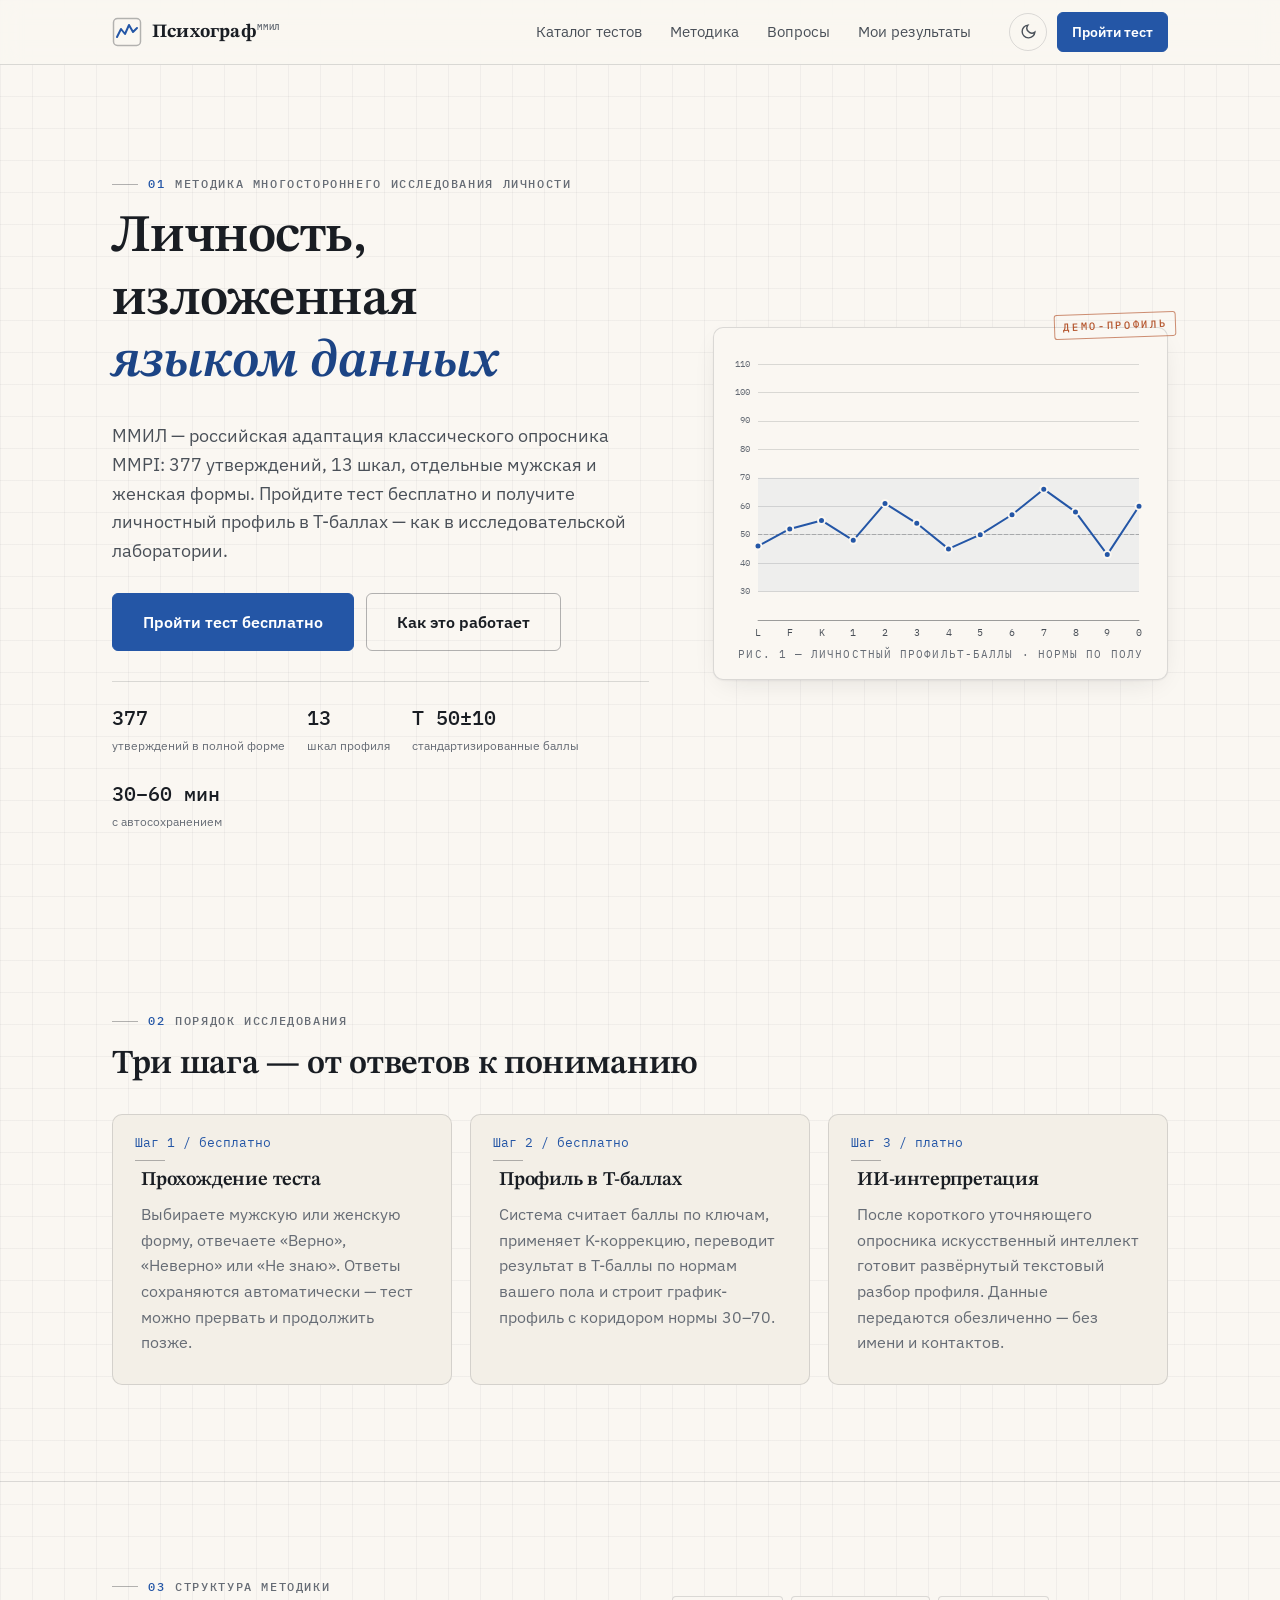
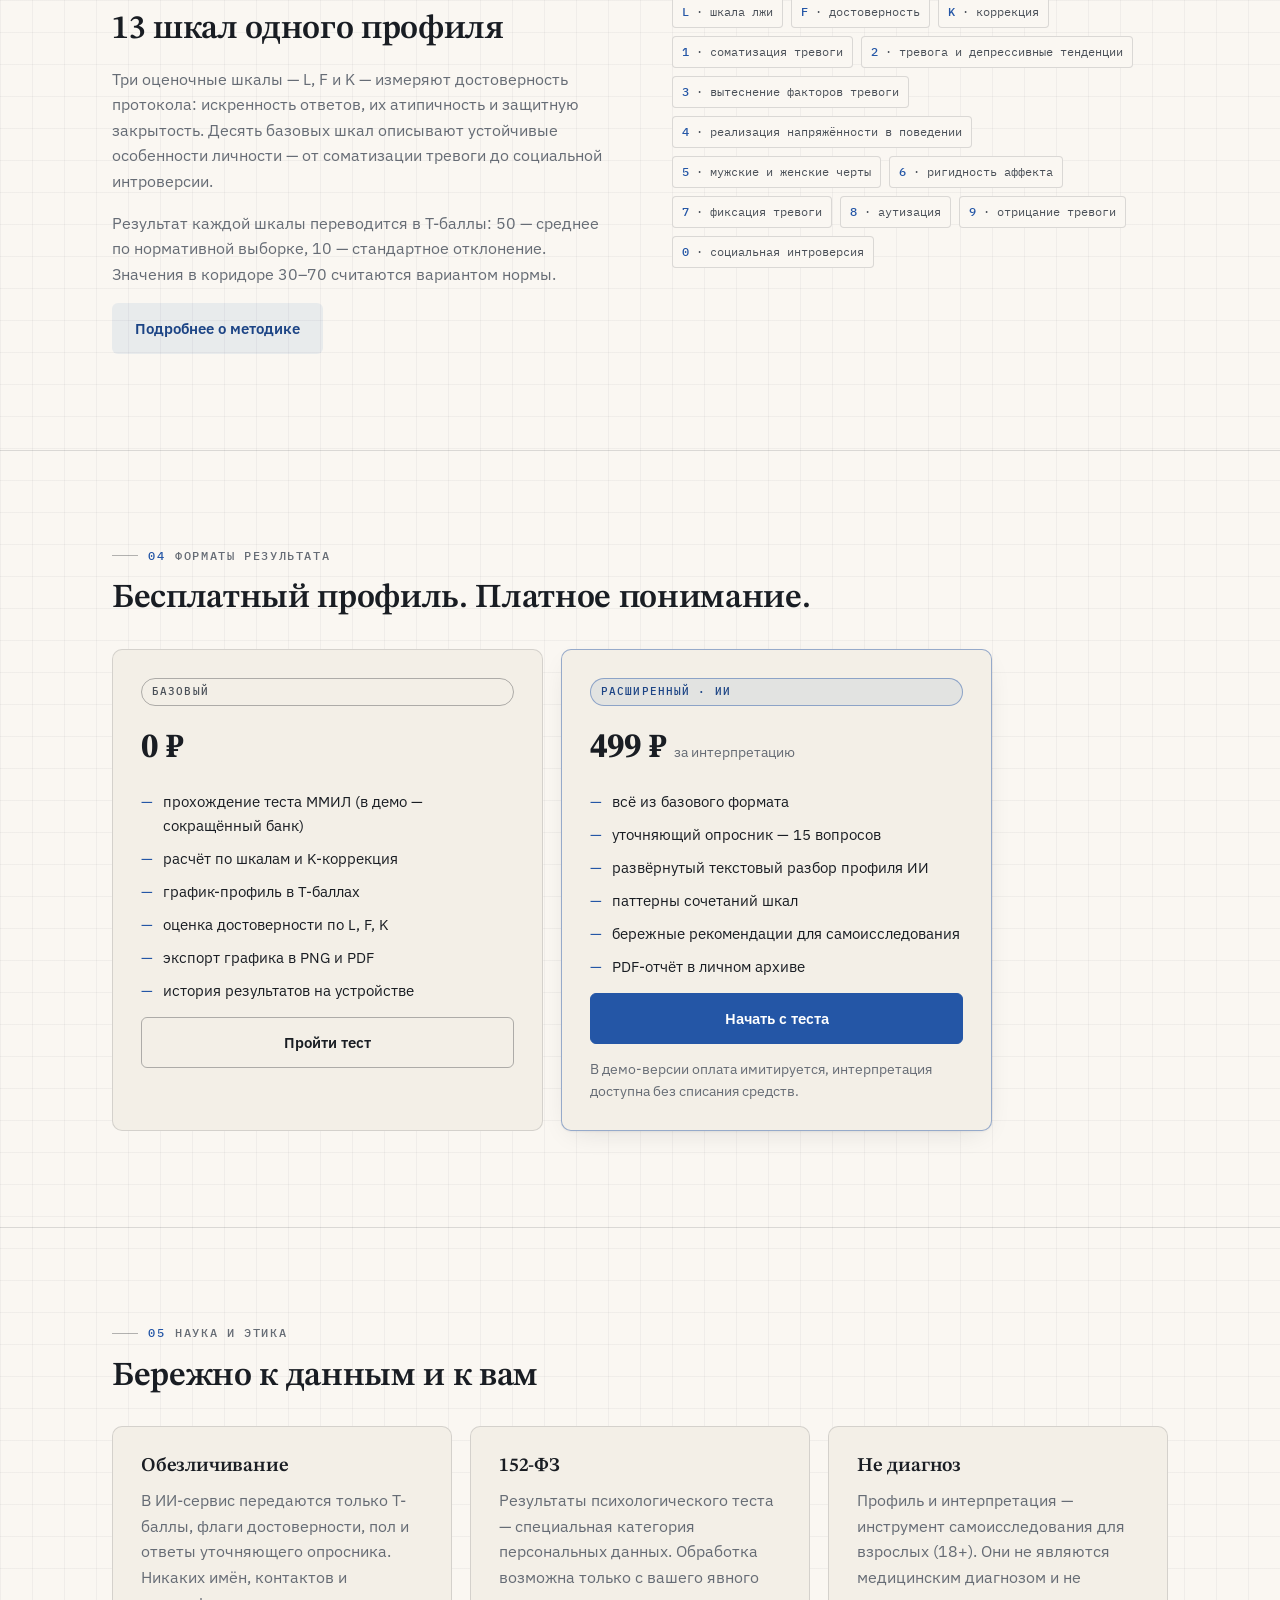
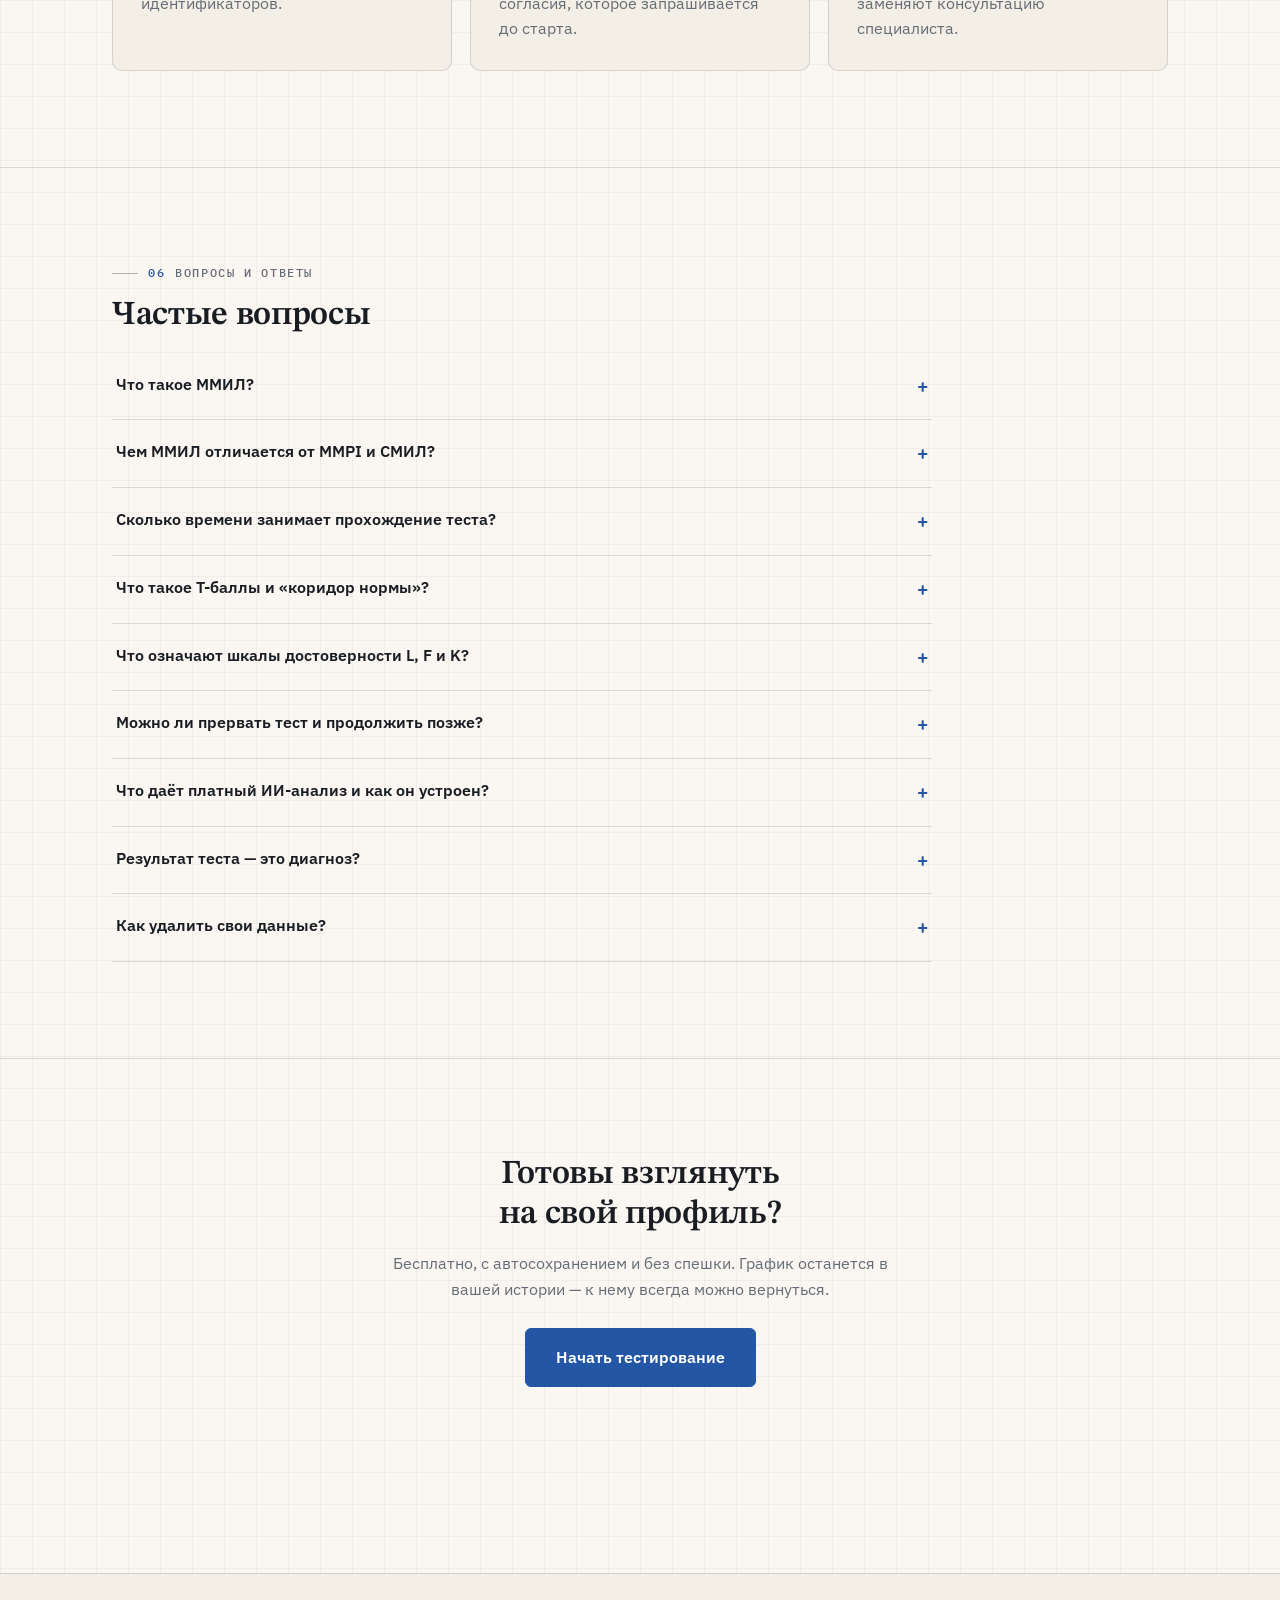
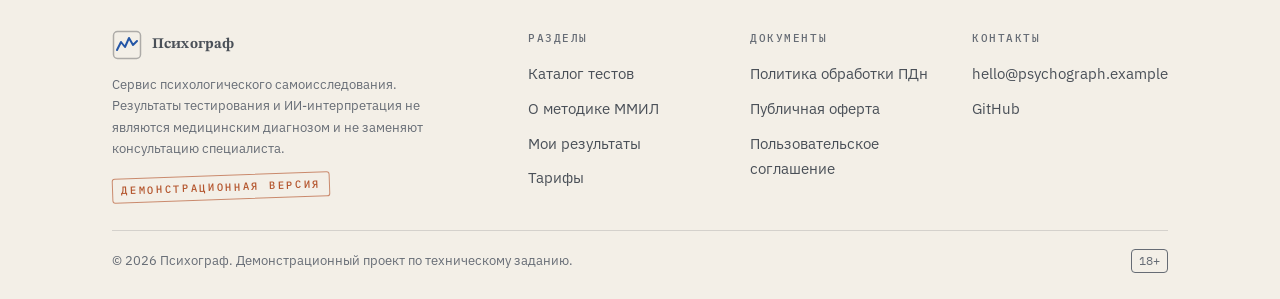
==== index.html @ cdfe9671 "Фиксы по итогам мультиагентного ревью (20 confirmed + 26 minor) [hidden]{display:none!important}; за" ====
<!DOCTYPE html>
<html lang="ru">
<head>
<meta charset="utf-8">
<meta name="viewport" content="width=device-width, initial-scale=1">
<title>Психограф — онлайн-тест ММИЛ с профилем личности и ИИ-интерпретацией</title>
<meta name="description" content="Бесплатный онлайн-тест ММИЛ (адаптация MMPI): личностный профиль в T-баллах по 13 шкалам и расширенная ИИ-интерпретация результатов.">
<link rel="icon" href="favicon.svg" type="image/svg+xml">
<link rel="preconnect" href="https://fonts.googleapis.com">
<link rel="preconnect" href="https://fonts.gstatic.com" crossorigin>
<link href="https://fonts.googleapis.com/css2?family=IBM+Plex+Mono:wght@400;500&family=IBM+Plex+Sans:ital,wght@0,400;0,500;0,600;1,400&family=STIX+Two+Text:ital,wght@0,400..700;1,400&display=swap" rel="stylesheet">
<link rel="stylesheet" href="assets/css/main.css">
<script>(function(){try{var t=JSON.parse(localStorage.getItem('pg.theme')||'null');if(t!=='dark'&&t!=='light'){t=matchMedia('(prefers-color-scheme: dark)').matches?'dark':'light'}document.documentElement.dataset.theme=t}catch(e){}})()</script>
</head>
<body>
<header id="site-header"></header>

<main id="main">
  <!-- ГЕРОЙ -->
  <section class="hero">
    <div class="container">
      <div>
        <div class="overline reveal"><span class="num">01</span> Методика многостороннего исследования личности</div>
        <h1 class="reveal d1">Личность, изложенная <em>языком данных</em></h1>
        <p class="lead reveal d2">ММИЛ — российская адаптация классического опросника MMPI: 377 утверждений,
          13 шкал, отдельные мужская и женская формы. Пройдите тест бесплатно и получите
          личностный профиль в T-баллах — как в исследовательской лаборатории.</p>
        <div class="hero-cta reveal d3">
          <a class="btn btn-primary btn-lg" href="test.html">Пройти тест бесплатно</a>
          <a class="btn btn-ghost btn-lg" href="#how">Как это работает</a>
        </div>
        <div class="hero-meta reveal d4">
          <div class="m"><b>377</b><span>утверждений в полной форме</span></div>
          <div class="m"><b>13</b><span>шкал профиля</span></div>
          <div class="m"><b>T&nbsp;50±10</b><span>стандартизированные баллы</span></div>
          <div class="m"><b>30–60&nbsp;мин</b><span>с автосохранением</span></div>
        </div>
      </div>
      <div class="hero-chart-wrap reveal d2">
        <span class="stamp hero-chart-note">демо-профиль</span>
        <figure class="hero-chart-frame" style="margin:0">
          <div id="hero-chart" role="img" aria-label="Пример личностного профиля ММИЛ: линия T-баллов по 13 шкалам с коридором нормы 30–70"></div>
          <figcaption class="frame-cap"><span>Рис. 1 — личностный профиль</span><span>T-баллы · нормы по полу</span></figcaption>
        </figure>
      </div>
    </div>
  </section>

  <!-- КАК ЭТО РАБОТАЕТ -->
  <section class="section" id="how">
    <div class="container">
      <div class="overline"><span class="num">02</span> Порядок исследования</div>
      <h2>Три шага — от ответов к пониманию</h2>
      <div class="grid-3" style="margin-top:30px">
        <div class="card step-card">
          <span class="step-num">Шаг 1 / бесплатно</span>
          <h3>Прохождение теста</h3>
          <p class="muted mb-0">Выбираете мужскую или женскую форму, отвечаете «Верно», «Неверно» или «Не знаю».
            Ответы сохраняются автоматически — тест можно прервать и продолжить позже.</p>
        </div>
        <div class="card step-card">
          <span class="step-num">Шаг 2 / бесплатно</span>
          <h3>Профиль в T-баллах</h3>
          <p class="muted mb-0">Система считает баллы по ключам, применяет K-коррекцию, переводит результат
            в T-баллы по нормам вашего пола и строит график-профиль с коридором нормы 30–70.</p>
        </div>
        <div class="card step-card">
          <span class="step-num">Шаг 3 / платно</span>
          <h3>ИИ-интерпретация</h3>
          <p class="muted mb-0">После короткого уточняющего опросника искусственный интеллект готовит развёрнутый
            текстовый разбор профиля. Данные передаются обезличенно — без имени и контактов.</p>
        </div>
      </div>
    </div>
  </section>

  <!-- ШКАЛЫ -->
  <section class="section">
    <div class="container">
      <div class="grid-2" style="gap:clamp(28px,5vw,64px);align-items:start">
        <div>
          <div class="overline"><span class="num">03</span> Структура методики</div>
          <h2>13 шкал одного профиля</h2>
          <p class="muted">Три оценочные шкалы — L, F и K — измеряют достоверность протокола: искренность ответов,
            их атипичность и защитную закрытость. Десять базовых шкал описывают устойчивые особенности личности —
            от соматизации тревоги до социальной интроверсии.</p>
          <p class="muted">Результат каждой шкалы переводится в T-баллы: 50 — среднее по нормативной выборке,
            10 — стандартное отклонение. Значения в коридоре 30–70 считаются вариантом нормы.</p>
          <a class="btn btn-soft" href="about.html">Подробнее о методике</a>
        </div>
        <div class="scale-strip" id="scales-strip" aria-label="Шкалы методики">
          <span class="scale-chip"><b>L</b> · шкала лжи</span>
          <span class="scale-chip"><b>F</b> · достоверность</span>
          <span class="scale-chip"><b>K</b> · коррекция</span>
          <span class="scale-chip"><b>1</b> · соматизация тревоги</span>
          <span class="scale-chip"><b>2</b> · тревога и депрессивные тенденции</span>
          <span class="scale-chip"><b>3</b> · вытеснение факторов тревоги</span>
          <span class="scale-chip"><b>4</b> · реализация напряжённости в поведении</span>
          <span class="scale-chip"><b>5</b> · мужские и женские черты</span>
          <span class="scale-chip"><b>6</b> · ригидность аффекта</span>
          <span class="scale-chip"><b>7</b> · фиксация тревоги</span>
          <span class="scale-chip"><b>8</b> · аутизация</span>
          <span class="scale-chip"><b>9</b> · отрицание тревоги</span>
          <span class="scale-chip"><b>0</b> · социальная интроверсия</span>
        </div>
      </div>
    </div>
  </section>

  <!-- ТАРИФЫ -->
  <section class="section" id="pricing">
    <div class="container">
      <div class="overline"><span class="num">04</span> Форматы результата</div>
      <h2>Бесплатный профиль. Платное понимание.</h2>
      <div class="grid-2" style="margin-top:30px;max-width:880px">
        <div class="card price-card">
          <span class="badge">Базовый</span>
          <div class="price">0 ₽</div>
          <ul>
            <li>прохождение теста ММИЛ (в демо — сокращённый банк)</li>
            <li>расчёт по шкалам и K-коррекция</li>
            <li>график-профиль в T-баллах</li>
            <li>оценка достоверности по L, F, K</li>
            <li>экспорт графика в PNG и PDF</li>
            <li>история результатов на устройстве</li>
          </ul>
          <a class="btn btn-ghost" href="test.html">Пройти тест</a>
        </div>
        <div class="card price-card featured">
          <span class="badge badge-accent">Расширенный · ИИ</span>
          <div class="price">499 ₽ <small>за интерпретацию</small></div>
          <ul>
            <li>всё из базового формата</li>
            <li>уточняющий опросник — 15 вопросов</li>
            <li>развёрнутый текстовый разбор профиля ИИ</li>
            <li>паттерны сочетаний шкал</li>
            <li>бережные рекомендации для самоисследования</li>
            <li>PDF-отчёт в личном архиве</li>
          </ul>
          <a class="btn btn-primary" href="test.html">Начать с теста</a>
          <p class="small muted mb-0">В демо-версии оплата имитируется, интерпретация доступна без списания средств.</p>
        </div>
      </div>
    </div>
  </section>

  <!-- ЭТИКА -->
  <section class="section">
    <div class="container">
      <div class="overline"><span class="num">05</span> Наука и этика</div>
      <h2>Бережно к данным и к вам</h2>
      <div class="grid-3" style="margin-top:30px">
        <div class="card">
          <h3>Обезличивание</h3>
          <p class="muted mb-0">В ИИ-сервис передаются только T-баллы, флаги достоверности, пол и ответы
            уточняющего опросника. Никаких имён, контактов и идентификаторов.</p>
        </div>
        <div class="card">
          <h3>152-ФЗ</h3>
          <p class="muted mb-0">Результаты психологического теста — специальная категория персональных данных.
            Обработка возможна только с вашего явного согласия, которое запрашивается до старта.</p>
        </div>
        <div class="card">
          <h3>Не диагноз</h3>
          <p class="muted mb-0">Профиль и интерпретация — инструмент самоисследования для взрослых (18+).
            Они не являются медицинским диагнозом и не заменяют консультацию специалиста.</p>
        </div>
      </div>
    </div>
  </section>

  <!-- FAQ -->
  <section class="section" id="faq">
    <div class="container">
      <div class="overline"><span class="num">06</span> Вопросы и ответы</div>
      <h2>Частые вопросы</h2>
      <div style="max-width:820px;margin-top:14px">
        <!--CONTENT:faq-->
<details class="faq-item"><summary>Что такое ММИЛ?</summary><div class="faq-body"><p>ММИЛ — «Методика многостороннего исследования личности», российская адаптация американского опросника MMPI, выполненная Ф. Б. Березиным, М. П. Мирошниковым и Р. В. Рожанцом. Она включает 377 утверждений, на каждое из которых нужно ответить «верно», «неверно» или «не знаю» применительно к себе.</p><p>Результат представляется в виде профиля из 13 шкал: трёх оценочных (достоверности) и десяти базовых, описывающих устойчивые особенности личности и актуальное психическое состояние.</p></div></details>
<details class="faq-item"><summary>Чем ММИЛ отличается от MMPI и СМИЛ?</summary><div class="faq-body"><p>Оригинальный MMPI создан в США в 1940-е годы и содержит более 500 утверждений. ММИЛ — не простой перевод, а научная адаптация: авторы отобрали 377 утверждений, переработали формулировки с учётом языковых и культурных различий и собрали собственные нормы на отечественной выборке.</p><p>СМИЛ — другая известная адаптация MMPI, выполненная Л. Н. Собчик; она ближе к полной версии опросника и использует несколько иную интерпретационную модель. ММИЛ и СМИЛ — родственные, но самостоятельные методики со своими нормами, поэтому их результаты нельзя напрямую сравнивать между собой.</p></div></details>
<details class="faq-item"><summary>Сколько времени занимает прохождение теста?</summary><div class="faq-body"><p>Полная форма из 377 утверждений обычно занимает 30–60 минут, у кого-то — дольше: темп у всех разный, и это нормально. Демо-банк из 102 утверждений проходится за 10–15 минут. Спешить не нужно, но и подолгу обдумывать каждое утверждение не стоит: наиболее точный результат дают первые, спонтанные ответы.</p><p>Лучше проходить тест в спокойной обстановке, когда вас ничто не отвлекает.</p></div></details>
<details class="faq-item"><summary>Что такое T-баллы и «коридор нормы»?</summary><div class="faq-body"><p>«Сырые» баллы по каждой шкале переводятся в стандартные T-баллы: среднее значение по нормативной выборке принимается за 50, а стандартное отклонение — за 10. Это позволяет сравнивать между собой шкалы с разным числом утверждений и видеть, насколько ваш результат отклоняется от среднестатистического.</p><p>«Коридором нормы» считается диапазон 30–70 T-баллов; типичная зона, куда попадает большинство людей, — примерно 40–60. Значения выше 70 T-баллов рассматриваются как выраженное отклонение, требующее внимательной интерпретации, но само по себе не являющееся диагнозом.</p></div></details>
<details class="faq-item"><summary>Что означают шкалы достоверности L, F и K?</summary><div class="faq-body"><p>Это «контрольные» шкалы, которые оценивают, насколько результатам можно доверять. Шкала L (лжи) выявляет стремление представить себя в неправдоподобно благоприятном свете; шкала F (достоверности) реагирует на случайные, небрежные или намеренно «утяжелённые» ответы; шкала K (коррекции) отражает более тонкую, часто неосознанную склонность сглаживать или подчёркивать свои трудности.</p><p>Если оценочные шкалы выходят за допустимые пределы, профиль считается недостоверным, и содержательные шкалы интерпретировать нельзя — тест лучше пройти заново, отвечая искренне.</p></div></details>
<details class="faq-item"><summary>Можно ли прервать тест и продолжить позже?</summary><div class="faq-body"><p>Да. Ваши ответы автоматически сохраняются по мере прохождения, поэтому вы можете закрыть страницу и вернуться к тесту позже с того же места.</p><p>Тем не менее мы рекомендуем по возможности проходить опросник за один-два подхода: длительные перерывы могут повлиять на ваше состояние и, как следствие, на согласованность ответов.</p></div></details>
<details class="faq-item"><summary>Что даёт платный ИИ-анализ и как он устроен?</summary><div class="faq-body"><p>Бесплатно вы получаете профиль в T-баллах с краткими описаниями шкал. Платный ИИ-анализ — это развёрнутая текстовая интерпретация: языковая модель DeepSeek анализирует конфигурацию профиля целиком, включая сочетания шкал, и формирует связное описание вероятных особенностей личности, ресурсов и зон внимания с рекомендациями по самопомощи.</p><p>В ИИ-сервис передаются только обезличенные числовые данные профиля — без имени, e-mail и любых сведений, позволяющих вас идентифицировать. Готовый текст генерируется автоматически и обычно доступен в течение нескольких минут после оплаты.</p></div></details>
<details class="faq-item"><summary>Результат теста — это диагноз?</summary><div class="faq-body"><p>Нет. ММИЛ — инструмент психологического самоисследования, а не медицинской диагностики. Ни профиль, ни ИИ-интерпретация не являются медицинским заключением и не заменяют консультацию врача-психиатра, психотерапевта или клинического психолога.</p><p>Если результаты вас встревожили или вы испытываете выраженный дискомфорт, обратитесь к специалисту — очная консультация всегда информативнее любого опросника.</p></div></details>
<details class="faq-item"><summary>Как удалить свои данные?</summary><div class="faq-body"><p>В демо-версии все данные — ответы, профили и интерпретации — хранятся только локально в вашем браузере и никуда не отправляются. Удалить их можно в любой момент кнопкой «Удалить все данные» на странице «Мои результаты» — безвозвратно.</p><p>В боевой версии с личным кабинетом удаление аккаунта и всех связанных данных выполняется в настройках кабинета или запросом в поддержку (право на удаление по 152-ФЗ). Обезличенные данные, переданные в ИИ-сервис, к вам не привязаны и вашу личность не раскрывают.</p></div></details>
<!--/CONTENT:faq-->
      </div>
    </div>
  </section>

  <!-- ФИНАЛЬНЫЙ CTA -->
  <section class="section">
    <div class="container center">
      <h2 style="max-width:22ch;margin-inline:auto">Готовы взглянуть на свой профиль?</h2>
      <p class="muted" style="max-width:52ch;margin-inline:auto">Бесплатно, с автосохранением и без спешки.
        График останется в вашей истории — к нему всегда можно вернуться.</p>
      <a class="btn btn-primary btn-lg" href="test.html" style="margin-top:10px">Начать тестирование</a>
    </div>
  </section>
</main>

<footer id="site-footer"></footer>

<script src="assets/vendor/echarts.min.js"></script>
<script type="module" src="assets/js/home.js"></script>
</body>
</html>
---- assets/css/main.css ----
/* ============================================================
   ПСИХОГРАФ — дизайн-система «научная монография»
   Типографика: STIX Two Text / IBM Plex Sans / IBM Plex Mono
   Палитра графика валидирована (CVD, контраст, светлота)
   ============================================================ */

:root {
  /* — поверхность и чернила — */
  --paper: #FAF7F2;
  --paper-2: #F3EFE7;
  --paper-3: #ECE7DC;
  --ink: #191D23;
  --ink-2: #4A5058;
  --ink-3: #666C75;
  --hairline: rgba(25, 29, 35, 0.14);
  --hairline-strong: rgba(25, 29, 35, 0.32);
  --grid-line: rgba(25, 29, 35, 0.045);

  /* — акценты (валидированная палитра, режим light) — */
  --accent: #2456A6;        /* линия профиля, интерактив */
  --accent-ink: #1C4485;
  --accent-2: #B4552D;      /* второй ряд данных, отметки */
  --accent-3: #0E8266;      /* третий ряд данных */
  --accent-soft: rgba(36, 86, 166, 0.08);
  --accent-soft-2: rgba(36, 86, 166, 0.16);

  /* — статусы — */
  --ok: #1C7040;
  --ok-soft: rgba(30, 122, 70, 0.1);
  --warn: #855B00;
  --warn-soft: rgba(154, 106, 0, 0.1);
  --danger: #B3352E;
  --danger-soft: rgba(179, 53, 46, 0.09);

  /* — коридор нормы на графике — */
  --corridor: rgba(36, 86, 166, 0.055);
  --corridor-line: rgba(25, 29, 35, 0.22);

  /* — типографика — */
  --font-display: "STIX Two Text", Georgia, "Times New Roman", serif;
  --font-body: "IBM Plex Sans", "Segoe UI", system-ui, sans-serif;
  --font-mono: "IBM Plex Mono", "Consolas", monospace;

  /* — геометрия — */
  --container: 1120px;
  --radius: 6px;
  --radius-lg: 10px;
  --shadow-card: 0 1px 2px rgba(25, 29, 35, 0.05), 0 8px 28px -12px rgba(25, 29, 35, 0.16);
  --shadow-pop: 0 2px 6px rgba(25, 29, 35, 0.08), 0 24px 64px -16px rgba(25, 29, 35, 0.28);

  --header-h: 64px;
  color-scheme: light;
}

[data-theme="dark"] {
  --paper: #15181C;
  --paper-2: #1B1F25;
  --paper-3: #232830;
  --ink: #E9E6DF;
  --ink-2: #A9ACB3;
  --ink-3: #8E939B;
  --hairline: rgba(233, 230, 223, 0.14);
  --hairline-strong: rgba(233, 230, 223, 0.34);
  --grid-line: rgba(233, 230, 223, 0.04);

  --accent: #5B8FD9;
  --accent-ink: #7FA9E4;
  --accent-2: #D07A4A;
  --accent-3: #2BA37F;
  --accent-soft: rgba(91, 143, 217, 0.12);
  --accent-soft-2: rgba(91, 143, 217, 0.22);

  --ok: #4CAF79;
  --ok-soft: rgba(76, 175, 121, 0.12);
  --warn: #D6A644;
  --warn-soft: rgba(214, 166, 68, 0.12);
  --danger: #E0685F;
  --danger-soft: rgba(224, 104, 95, 0.12);

  --corridor: rgba(91, 143, 217, 0.07);
  --corridor-line: rgba(233, 230, 223, 0.22);

  --shadow-card: 0 1px 2px rgba(0, 0, 0, 0.3), 0 8px 28px -12px rgba(0, 0, 0, 0.5);
  --shadow-pop: 0 2px 6px rgba(0, 0, 0, 0.4), 0 24px 64px -16px rgba(0, 0, 0, 0.6);
  color-scheme: dark;
}

/* ============ базовое ============ */
*, *::before, *::after { box-sizing: border-box; }
[hidden] { display: none !important; } /* JS переключает hidden у элементов с display-классами */
html { -webkit-text-size-adjust: 100%; scroll-behavior: smooth; scroll-padding-top: calc(var(--header-h) + 12px); }
body {
  margin: 0;
  font-family: var(--font-body);
  font-size: 16px;
  line-height: 1.6;
  color: var(--ink);
  background-color: var(--paper);
  /* миллиметровая сетка научного бланка */
  background-image:
    linear-gradient(var(--grid-line) 1px, transparent 1px),
    linear-gradient(90deg, var(--grid-line) 1px, transparent 1px);
  background-size: 32px 32px;
  min-height: 100vh;
  display: flex;
  flex-direction: column;
}
main { flex: 1; }
img, svg { max-width: 100%; }
a { color: var(--accent-ink); text-decoration-thickness: 1px; text-underline-offset: 3px; }
a:hover { text-decoration-thickness: 2px; }
::selection { background: var(--accent-soft-2); }

h1, h2, h3, .h-display {
  font-family: var(--font-display);
  font-weight: 600;
  line-height: 1.18;
  letter-spacing: -0.01em;
  margin: 0 0 0.5em;
  text-wrap: balance;
}
h1 { font-size: clamp(2rem, 4.6vw, 3.3rem); }
h2 { font-size: clamp(1.5rem, 3vw, 2.1rem); }
h3 { font-size: 1.22rem; }
p { margin: 0 0 1em; }
.lead { font-size: 1.13rem; color: var(--ink-2); max-width: 58ch; }
.muted { color: var(--ink-3); }
.small { font-size: 0.875rem; }

.mono, code, .t-val { font-family: var(--font-mono); font-feature-settings: "tnum"; }

/* надзаголовок-«шифр» как в монографии */
.overline {
  font-family: var(--font-mono);
  font-size: 0.72rem;
  font-weight: 500;
  text-transform: uppercase;
  letter-spacing: 0.14em;
  color: var(--ink-3);
  display: flex;
  align-items: center;
  gap: 10px;
  margin-bottom: 14px;
}
.overline::before { content: ""; width: 26px; height: 1px; background: var(--hairline-strong); }
.overline .num { color: var(--accent); }

.container { max-width: var(--container); margin: 0 auto; padding: 0 clamp(16px, 4vw, 32px); }
.section { padding: clamp(52px, 8vw, 96px) 0; }
.section + .section { border-top: 1px solid var(--hairline); }

:focus-visible { outline: 2px solid var(--accent); outline-offset: 2px; border-radius: 2px; }
:focus:not(:focus-visible) { outline: none; }

.skip-link {
  position: absolute; left: 12px; top: -60px; z-index: 100;
  background: var(--accent); color: #fff; padding: 10px 16px;
  border-radius: var(--radius); font-size: 0.9rem; text-decoration: none;
  transition: top 0.15s;
}
.skip-link:focus { top: 12px; }

/* ============ шапка ============ */
.site-header {
  position: sticky; top: 0; z-index: 50;
  background: color-mix(in srgb, var(--paper) 86%, transparent);
  backdrop-filter: blur(10px);
  -webkit-backdrop-filter: blur(10px);
  border-bottom: 1px solid var(--hairline);
}
.site-header .container {
  height: var(--header-h);
  display: flex; align-items: center; gap: 26px;
}
.brand {
  display: flex; align-items: center; gap: 10px;
  font-family: var(--font-display); font-weight: 700; font-size: 1.18rem;
  color: var(--ink); text-decoration: none; letter-spacing: 0.01em;
  margin-right: auto;
}
.brand svg { flex: none; }
.brand .brand-mark-line { stroke: var(--accent); }
.brand .brand-mark-frame { stroke: var(--hairline-strong); }
.brand sup {
  font-family: var(--font-mono); font-size: 0.58rem; font-weight: 500;
  color: var(--ink-3); letter-spacing: 0.1em; top: -0.7em;
}
.site-nav { display: flex; align-items: center; gap: 4px; }
.site-nav a {
  font-size: 0.92rem; color: var(--ink-2); text-decoration: none;
  padding: 8px 12px; border-radius: var(--radius);
}
.site-nav a:hover { color: var(--ink); background: var(--paper-2); }
.site-nav a[aria-current="page"] { color: var(--ink); font-weight: 600; }
.header-actions { display: flex; align-items: center; gap: 10px; }

.theme-toggle {
  appearance: none; border: 1px solid var(--hairline); background: transparent;
  color: var(--ink-2); width: 38px; height: 38px; border-radius: 50%;
  cursor: pointer; display: inline-flex; align-items: center; justify-content: center;
}
.theme-toggle:hover { border-color: var(--hairline-strong); color: var(--ink); }
.theme-toggle .icon-sun { display: none; }
[data-theme="dark"] .theme-toggle .icon-sun { display: block; }
[data-theme="dark"] .theme-toggle .icon-moon { display: none; }

.nav-burger {
  display: none; appearance: none; background: none; border: 1px solid var(--hairline);
  border-radius: var(--radius); width: 38px; height: 38px; cursor: pointer; color: var(--ink);
  align-items: center; justify-content: center;
}

@media (max-width: 500px) {
  .header-actions .btn { display: none; } /* CTA дублируется в hero и меню */
  .brand sup { display: none; }
}
@media (max-width: 860px) {
  .site-nav {
    display: none;
    position: absolute; top: var(--header-h); left: 0; right: 0;
    flex-direction: column; align-items: stretch; gap: 0;
    background: var(--paper); border-bottom: 1px solid var(--hairline);
    padding: 8px clamp(16px, 4vw, 32px) 16px;
    box-shadow: var(--shadow-card);
  }
  .site-nav.open { display: flex; }
  .site-nav a { padding: 12px 10px; border-bottom: 1px solid var(--hairline); border-radius: 0; }
  .nav-burger { display: inline-flex; }
}

/* ============ кнопки ============ */
.btn {
  display: inline-flex; align-items: center; justify-content: center; gap: 8px;
  font-family: var(--font-body); font-size: 0.95rem; font-weight: 600;
  padding: 12px 22px; border-radius: var(--radius);
  border: 1px solid transparent; cursor: pointer; text-decoration: none;
  transition: transform 0.12s ease, box-shadow 0.12s ease, background 0.12s ease;
  white-space: nowrap;
}
.btn:active { transform: translateY(1px); }
.btn-primary { background: var(--accent); color: #fff; border-color: var(--accent); }
.btn-primary:hover { background: var(--accent-ink); box-shadow: 0 6px 18px -6px color-mix(in srgb, var(--accent) 55%, transparent); }
[data-theme="dark"] .btn-primary { color: #10131A; }
.btn-ghost { background: transparent; color: var(--ink); border-color: var(--hairline-strong); }
.btn-ghost:hover { background: var(--paper-2); }
.btn-soft { background: var(--accent-soft); color: var(--accent-ink); border-color: transparent; }
.btn-soft:hover { background: var(--accent-soft-2); }
.btn-danger { background: transparent; color: var(--danger); border-color: color-mix(in srgb, var(--danger) 40%, transparent); }
.btn-danger:hover { background: var(--danger-soft); }
.btn-lg { padding: 15px 30px; font-size: 1.02rem; }
.btn-sm { padding: 8px 14px; font-size: 0.86rem; }
.btn[disabled], .btn.disabled { opacity: 0.55; pointer-events: none; }
.btn .spinner { width: 14px; height: 14px; border: 2px solid currentColor; border-right-color: transparent; border-radius: 50%; animation: spin 0.7s linear infinite; }
@keyframes spin { to { transform: rotate(360deg); } }

/* ============ карточки / плашки ============ */
.card {
  background: var(--paper-2);
  border: 1px solid var(--hairline);
  border-radius: var(--radius-lg);
  padding: clamp(20px, 3vw, 28px);
}
.card-paper {
  background: var(--paper);
  box-shadow: var(--shadow-card);
}
.badge {
  display: inline-flex; align-items: center; gap: 6px;
  font-family: var(--font-mono); font-size: 0.7rem; font-weight: 500;
  text-transform: uppercase; letter-spacing: 0.1em;
  padding: 4px 10px; border-radius: 999px;
  border: 1px solid var(--hairline-strong); color: var(--ink-2);
}
.badge-accent { color: var(--accent-ink); border-color: color-mix(in srgb, var(--accent) 45%, transparent); background: var(--accent-soft); }
.badge-ok { color: var(--ok); border-color: color-mix(in srgb, var(--ok) 40%, transparent); background: var(--ok-soft); }
.badge-warn { color: var(--warn); border-color: color-mix(in srgb, var(--warn) 45%, transparent); background: var(--warn-soft); }
.badge-danger { color: var(--danger); border-color: color-mix(in srgb, var(--danger) 40%, transparent); background: var(--danger-soft); }

.callout {
  border: 1px solid var(--hairline);
  border-left: 3px solid var(--accent);
  background: var(--paper-2);
  border-radius: var(--radius);
  padding: 14px 18px;
  font-size: 0.92rem;
  color: var(--ink-2);
}
.callout.warn { border-left-color: var(--warn); }
.callout.danger { border-left-color: var(--danger); }
.callout.ok { border-left-color: var(--ok); }
.callout p:last-child { margin-bottom: 0; }

/* штамп «демо» */
.stamp {
  display: inline-block;
  font-family: var(--font-mono); font-size: 0.66rem; font-weight: 500;
  letter-spacing: 0.16em; text-transform: uppercase;
  color: var(--accent-2);
  border: 1.5px solid color-mix(in srgb, var(--accent-2) 65%, transparent);
  border-radius: 3px;
  padding: 3px 8px;
  transform: rotate(-2deg);
}

/* ============ герой ============ */
.hero { position: relative; overflow: hidden; padding: clamp(56px, 9vw, 110px) 0 clamp(44px, 7vw, 84px); }
.hero .container { display: grid; grid-template-columns: minmax(0, 6.5fr) minmax(0, 5.5fr); gap: clamp(28px, 5vw, 64px); align-items: center; }
.hero h1 em { font-style: italic; color: var(--accent-ink); }
.hero-meta {
  display: flex; flex-wrap: wrap; gap: 22px; margin-top: 30px;
  padding-top: 20px; border-top: 1px solid var(--hairline);
}
.hero-meta .m { display: flex; flex-direction: column; gap: 2px; }
.hero-meta .m b { font-family: var(--font-mono); font-size: 1.25rem; font-weight: 500; color: var(--ink); }
.hero-meta .m span { font-size: 0.78rem; color: var(--ink-3); }
.hero-cta { display: flex; flex-wrap: wrap; gap: 12px; margin-top: 28px; }
.hero-chart-wrap { position: relative; }
.hero-chart-frame {
  background: var(--paper);
  border: 1px solid var(--hairline);
  border-radius: var(--radius-lg);
  box-shadow: var(--shadow-card);
  padding: 18px 10px 8px;
}
.hero-chart-frame .frame-cap {
  display: flex; justify-content: space-between; align-items: baseline;
  padding: 0 14px 8px; font-family: var(--font-mono); font-size: 0.68rem;
  letter-spacing: 0.1em; text-transform: uppercase; color: var(--ink-3);
}
#hero-chart { width: 100%; height: 300px; }
.hero-chart-note {
  position: absolute; right: -8px; top: -14px; z-index: 2;
}
@media (max-width: 920px) {
  .hero .container { grid-template-columns: 1fr; }
  .hero-chart-note { right: 4px; }
}

/* появление при загрузке */
@media (prefers-reduced-motion: no-preference) {
  .reveal { opacity: 0; transform: translateY(14px); animation: reveal 0.7s cubic-bezier(0.2, 0.7, 0.2, 1) forwards; }
  .reveal.d1 { animation-delay: 0.08s; } .reveal.d2 { animation-delay: 0.18s; }
  .reveal.d3 { animation-delay: 0.3s; }  .reveal.d4 { animation-delay: 0.44s; }
  @keyframes reveal { to { opacity: 1; transform: none; } }
}

/* ============ секции главной ============ */
.grid-3 { display: grid; grid-template-columns: repeat(3, 1fr); gap: 18px; }
.grid-2 { display: grid; grid-template-columns: repeat(2, 1fr); gap: 18px; }
@media (max-width: 860px) { .grid-3 { grid-template-columns: 1fr; } .grid-2 { grid-template-columns: 1fr; } }

.step-card { position: relative; padding-top: 54px; }
.step-card .step-num {
  position: absolute; top: 18px; left: 22px;
  font-family: var(--font-mono); font-size: 0.8rem; color: var(--accent);
}
.step-card .step-num::after { content: ""; display: block; width: 30px; height: 1px; background: var(--hairline-strong); margin-top: 6px; }

.scale-strip {
  display: flex; flex-wrap: wrap; gap: 8px; margin-top: 18px;
}
.scale-chip {
  font-family: var(--font-mono); font-size: 0.78rem;
  border: 1px solid var(--hairline); border-radius: 4px;
  padding: 5px 9px; color: var(--ink-2); background: var(--paper);
  cursor: default; transition: border-color 0.15s, color 0.15s, transform 0.15s;
}
.scale-chip:hover { border-color: var(--accent); color: var(--accent-ink); transform: translateY(-2px); }
.scale-chip b { color: var(--accent); font-weight: 500; }

/* тарифы */
.price-card { display: flex; flex-direction: column; gap: 14px; }
.price-card .price { font-family: var(--font-display); font-size: 2.2rem; font-weight: 700; }
.price-card .price small { font-family: var(--font-body); font-size: 0.9rem; font-weight: 400; color: var(--ink-3); }
.price-card ul { margin: 0; padding: 0; list-style: none; display: flex; flex-direction: column; gap: 9px; font-size: 0.94rem; }
.price-card ul li { display: flex; gap: 10px; align-items: baseline; }
.price-card ul li::before { content: "—"; color: var(--accent); flex: none; }
.price-card.featured { border-color: color-mix(in srgb, var(--accent) 45%, transparent); box-shadow: var(--shadow-card); position: relative; }

/* FAQ */
.faq-item { border-bottom: 1px solid var(--hairline); }
.faq-item summary {
  cursor: pointer; list-style: none; display: flex; justify-content: space-between; gap: 16px;
  padding: 18px 4px; font-weight: 600; font-size: 1.02rem;
}
.faq-item summary::-webkit-details-marker { display: none; }
.faq-item summary::after { content: "+"; font-family: var(--font-mono); color: var(--accent); font-size: 1.2rem; flex: none; transition: transform 0.2s; }
.faq-item[open] summary::after { transform: rotate(45deg); }
.faq-item .faq-body { padding: 0 4px 18px; color: var(--ink-2); max-width: 70ch; }

/* ============ каталог ============ */
.test-card { display: flex; flex-direction: column; gap: 12px; }
.test-card .test-head { display: flex; justify-content: space-between; align-items: flex-start; gap: 12px; }
.test-card .meta-row { display: flex; flex-wrap: wrap; gap: 14px; font-family: var(--font-mono); font-size: 0.76rem; color: var(--ink-3); }
.test-card .actions { margin-top: auto; padding-top: 14px; display: flex; gap: 10px; flex-wrap: wrap; }
.test-card.soon { opacity: 0.75; }

/* ============ прохождение теста ============ */
.quiz-shell { max-width: 760px; margin: 0 auto; }
.progress-rail {
  position: sticky; top: var(--header-h); z-index: 40;
  background: var(--paper);
  border-bottom: 1px solid var(--hairline);
  padding: 10px 0;
}
.progress-rail .container { display: flex; align-items: center; gap: 16px; max-width: 820px; }
.progress-track { flex: 1; height: 4px; background: var(--paper-3); border-radius: 2px; overflow: hidden; }
.progress-fill { height: 100%; background: var(--accent); border-radius: 2px; transition: width 0.25s ease; }
.progress-label { font-family: var(--font-mono); font-size: 0.78rem; color: var(--ink-2); white-space: nowrap; }

.q-card {
  background: var(--paper);
  border: 1px solid var(--hairline);
  border-radius: var(--radius-lg);
  box-shadow: var(--shadow-card);
  padding: clamp(24px, 4vw, 40px);
  margin-top: 26px;
}
.q-num { font-family: var(--font-mono); font-size: 0.78rem; color: var(--ink-3); display: flex; justify-content: space-between; margin-bottom: 14px; }
.q-text {
  font-family: var(--font-display); font-size: clamp(1.25rem, 2.6vw, 1.6rem);
  font-weight: 500; line-height: 1.35; min-height: 3.2em; margin-bottom: 22px;
  overflow-wrap: break-word;
}
.q-text:focus { outline: none; }
.answer-row { display: grid; grid-template-columns: repeat(3, 1fr); gap: 10px; }
@media (max-width: 560px) { .answer-row { grid-template-columns: 1fr; } }
.answer-btn {
  appearance: none; cursor: pointer;
  border: 1px solid var(--hairline-strong); border-radius: var(--radius);
  background: var(--paper); color: var(--ink);
  font-family: var(--font-body); font-size: 1rem; font-weight: 500;
  padding: 15px 10px;
  display: flex; align-items: center; justify-content: center; gap: 9px;
  transition: border-color 0.12s, background 0.12s, transform 0.12s;
}
.answer-btn:hover { border-color: var(--accent); background: var(--accent-soft); }
.answer-btn:active { transform: scale(0.985); }
.answer-btn.selected { border-color: var(--accent); background: var(--accent-soft-2); color: var(--accent-ink); box-shadow: inset 0 0 0 1px var(--accent); }
.answer-btn kbd {
  font-family: var(--font-mono); font-size: 0.68rem; color: var(--ink-3);
  border: 1px solid var(--hairline); border-bottom-width: 2px; border-radius: 4px;
  padding: 1px 6px; background: var(--paper-2);
}
.answer-btn.selected kbd { color: var(--accent-ink); }
.quiz-nav { display: flex; flex-wrap: wrap; justify-content: space-between; align-items: center; margin-top: 18px; gap: 12px; }
@media (max-width: 420px) { .quiz-nav .btn { padding: 11px 13px; font-size: 0.88rem; } }
.quiz-hint { text-align: center; font-size: 0.8rem; color: var(--ink-3); margin-top: 22px; }
.quiz-hint kbd { font-family: var(--font-mono); border: 1px solid var(--hairline); border-radius: 3px; padding: 0 5px; }

/* стартовый экран теста */
.consent-box { display: flex; flex-direction: column; gap: 14px; }
.consent-box label.check {
  display: flex; gap: 12px; align-items: flex-start; font-size: 0.94rem; color: var(--ink-2); cursor: pointer;
}
.consent-box input[type="checkbox"] { width: 18px; height: 18px; margin-top: 2px; accent-color: var(--accent); flex: none; }
.form-pick { display: grid; grid-template-columns: 1fr 1fr; gap: 12px; }
@media (max-width: 560px) { .form-pick { grid-template-columns: 1fr; } }
.form-pick .pick {
  border: 1px solid var(--hairline-strong); border-radius: var(--radius);
  padding: 18px; cursor: pointer; background: var(--paper);
  display: flex; flex-direction: column; gap: 4px; text-align: left;
  font-family: var(--font-body);
}
.form-pick .pick b { font-size: 1.05rem; }
.form-pick .pick span { font-size: 0.84rem; color: var(--ink-3); }
.form-pick .pick.selected { border-color: var(--accent); background: var(--accent-soft); box-shadow: inset 0 0 0 1px var(--accent); }

/* ============ результаты ============ */
.result-head { display: flex; flex-wrap: wrap; align-items: flex-end; justify-content: space-between; gap: 18px; }
.chart-frame {
  background: var(--paper); border: 1px solid var(--hairline); border-radius: var(--radius-lg);
  box-shadow: var(--shadow-card); padding: 20px 8px 6px; margin-top: 26px;
}
.chart-frame .frame-cap {
  display: flex; justify-content: space-between; align-items: baseline; flex-wrap: wrap; gap: 6px;
  padding: 0 16px 10px; font-family: var(--font-mono); font-size: 0.68rem;
  letter-spacing: 0.1em; text-transform: uppercase; color: var(--ink-3);
}
#profile-chart { width: 100%; height: 440px; }
@media (max-width: 640px) { #profile-chart { height: 360px; } }

.scale-table { width: 100%; border-collapse: collapse; font-size: 0.92rem; }
.scale-table th, .scale-table td { text-align: left; padding: 10px 12px; border-bottom: 1px solid var(--hairline); }
.scale-table th {
  font-family: var(--font-mono); font-size: 0.68rem; font-weight: 500;
  text-transform: uppercase; letter-spacing: 0.1em; color: var(--ink-3);
  border-bottom: 1px solid var(--hairline-strong);
}
.scale-table td.num { font-family: var(--font-mono); font-size: 0.88rem; }
.scale-table tr:hover td { background: var(--paper-2); }
.t-band { font-size: 0.78rem; padding: 2px 8px; border-radius: 999px; white-space: nowrap; }
.t-band.low { background: var(--paper-3); color: var(--ink-2); }
.t-band.norm { background: var(--ok-soft); color: var(--ok); }
.t-band.mild { background: var(--warn-soft); color: var(--warn); }
.t-band.high { background: var(--danger-soft); color: var(--danger); }

.result-actions { display: flex; flex-wrap: wrap; gap: 10px; margin-top: 22px; }

/* ============ ИИ-анализ ============ */
.ai-report {
  background: var(--paper); border: 1px solid var(--hairline); border-radius: var(--radius-lg);
  box-shadow: var(--shadow-card); padding: clamp(24px, 4vw, 44px);
  max-width: 820px; margin: 0 auto;
  overflow-wrap: anywhere;
}
.ai-report h3 { margin-top: 1.6em; }
.ai-report h3:first-child { margin-top: 0; }
.ai-report .report-rule { border: none; border-top: 1px solid var(--hairline); margin: 26px 0; }
.q15 { display: flex; flex-direction: column; gap: 22px; }
.q15 .q15-item label.q-label { display: block; font-weight: 600; margin-bottom: 10px; }
.q15 .q15-item .idx { font-family: var(--font-mono); color: var(--accent); font-size: 0.8rem; margin-right: 8px; }
.q15 select, .q15 textarea, .q15 input[type="text"], .field input, .field select, .field textarea {
  width: 100%; font-family: var(--font-body); font-size: 0.95rem;
  color: var(--ink); background: var(--paper); border: 1px solid var(--hairline-strong);
  border-radius: var(--radius); padding: 11px 12px;
}
.q15 textarea { min-height: 84px; resize: vertical; }
.q15 select:focus, .q15 textarea:focus, .q15 input:focus { outline: 2px solid var(--accent); outline-offset: 1px; }
.radio-line { display: flex; flex-wrap: wrap; gap: 8px; }
.radio-line label {
  border: 1px solid var(--hairline-strong); border-radius: 999px; padding: 7px 14px;
  font-size: 0.88rem; cursor: pointer; background: var(--paper);
}
.radio-line input { position: absolute; opacity: 0; pointer-events: none; }
.radio-line label:has(input:checked) { border-color: var(--accent); background: var(--accent-soft-2); color: var(--accent-ink); }
.radio-line label:has(input:focus-visible) { outline: 2px solid var(--accent); outline-offset: 2px; }

.gen-status { display: flex; align-items: center; gap: 12px; padding: 14px 16px; }
.gen-status .dot { width: 9px; height: 9px; border-radius: 50%; background: var(--accent); animation: pulse 1.2s ease-in-out infinite; }
@keyframes pulse { 50% { opacity: 0.25; } }

/* ============ история ============ */
.history-item { display: flex; flex-wrap: wrap; align-items: center; gap: 16px; }
.history-item .mini-profile { flex: none; }
.history-item .info { flex: 1; min-width: 200px; }
.history-item .actions { display: flex; gap: 8px; flex-wrap: wrap; }
.empty-state { text-align: center; padding: 60px 20px; color: var(--ink-3); }
.empty-state .glyph { font-family: var(--font-mono); font-size: 2rem; color: var(--hairline-strong); letter-spacing: 0.2em; }

/* ============ статьи / правовые ============ */
.prose { max-width: 74ch; }
.prose h2 { margin-top: 1.8em; }
.prose h3 { margin-top: 1.5em; }
.prose ul { padding-left: 1.2em; }
.prose li { margin-bottom: 0.4em; }

/* ============ модальное окно ============ */
dialog.modal {
  border: 1px solid var(--hairline); border-radius: var(--radius-lg);
  background: var(--paper); color: var(--ink);
  box-shadow: var(--shadow-pop);
  padding: clamp(22px, 4vw, 34px); max-width: 480px; width: calc(100vw - 40px);
}
dialog.modal::backdrop { background: rgba(12, 14, 18, 0.5); backdrop-filter: blur(3px); }
.modal-actions { display: flex; gap: 10px; justify-content: flex-end; margin-top: 22px; flex-wrap: wrap; }
.modal-actions .btn { white-space: normal; }

/* ============ тосты ============ */
.toast-zone { position: fixed; bottom: 20px; left: 50%; transform: translateX(-50%); z-index: 200; display: flex; flex-direction: column; gap: 8px; align-items: center; width: min(420px, calc(100vw - 32px)); }
.toast {
  background: var(--ink); color: var(--paper);
  border-radius: var(--radius); padding: 11px 18px; font-size: 0.9rem;
  box-shadow: var(--shadow-pop); animation: toast-in 0.25s ease;
  text-align: center; overflow-wrap: anywhere;
}
@keyframes toast-in { from { opacity: 0; transform: translateY(8px); } }

/* ============ футер ============ */
.site-footer { border-top: 1px solid var(--hairline); background: var(--paper-2); margin-top: clamp(48px, 8vw, 90px); }
.site-footer .cols {
  display: grid; grid-template-columns: 2fr 1fr 1fr 1fr; gap: 28px;
  padding: clamp(36px, 5vw, 56px) 0 30px;
}
@media (max-width: 860px) { .site-footer .cols { grid-template-columns: 1fr 1fr; } }
@media (max-width: 560px) { .site-footer .cols { grid-template-columns: 1fr; } }
.site-footer h4 {
  font-family: var(--font-mono); font-size: 0.7rem; font-weight: 500;
  text-transform: uppercase; letter-spacing: 0.14em; color: var(--ink-3); margin: 0 0 14px;
}
.site-footer ul { margin: 0; padding: 0; list-style: none; display: flex; flex-direction: column; gap: 9px; }
.site-footer a { color: var(--ink-2); text-decoration: none; font-size: 0.92rem; }
.site-footer a:hover { color: var(--ink); text-decoration: underline; }
.footer-legal {
  border-top: 1px solid var(--hairline); padding: 18px 0 26px;
  display: flex; flex-wrap: wrap; gap: 14px; justify-content: space-between; align-items: center;
  font-size: 0.8rem; color: var(--ink-3);
}
.age-badge {
  font-family: var(--font-mono); font-size: 0.72rem; border: 1.5px solid var(--ink-3);
  border-radius: 4px; padding: 2px 7px; color: var(--ink-3); flex: none;
}
.footer-disclaimer { font-size: 0.84rem; color: var(--ink-3); max-width: 40ch; }

/* ============ печать (PDF-экспорт) ============ */
@media print {
  /* печать всегда в светлой палитре — включая тёмную тему */
  :root, [data-theme="dark"] {
    --paper: #fff; --paper-2: #fff; --paper-3: #f0f0f0;
    --ink: #000; --ink-2: #333; --ink-3: #555;
    --hairline: #ccc; --hairline-strong: #999;
    --accent: #2456A6; --accent-ink: #1C4485;
    --ok: #1C7040; --warn: #855B00; --danger: #B3352E;
    --corridor: rgba(36, 86, 166, 0.06); --corridor-line: #999;
  }
  body { background: #fff !important; color: #000; }
  .site-header, .site-footer, .result-actions, .toast-zone, .no-print, .progress-rail { display: none !important; }
  .chart-frame, .ai-report, .card { box-shadow: none !important; border-color: #bbb; }
  .section { padding: 18px 0; }
  a { color: #000; text-decoration: none; }
  .print-only { display: block !important; }
}
.print-only { display: none; }

/* ============ мелочи ============ */
.hr-hair { border: none; border-top: 1px solid var(--hairline); margin: 26px 0; }
.kbd-row kbd { font-family: var(--font-mono); border: 1px solid var(--hairline); border-radius: 3px; padding: 0 5px; font-size: 0.8rem; }
.tag-demo { vertical-align: middle; margin-left: 10px; }
.center { text-align: center; }
.mt-0 { margin-top: 0; } .mb-0 { margin-bottom: 0; }
.visually-hidden {
  position: absolute; width: 1px; height: 1px; margin: -1px; padding: 0;
  overflow: hidden; clip: rect(0 0 0 0); white-space: nowrap; border: 0;
}
@media (prefers-reduced-motion: reduce) {
  *, *::before, *::after { animation-duration: 0.01ms !important; transition-duration: 0.01ms !important; }
  html { scroll-behavior: auto; }
}
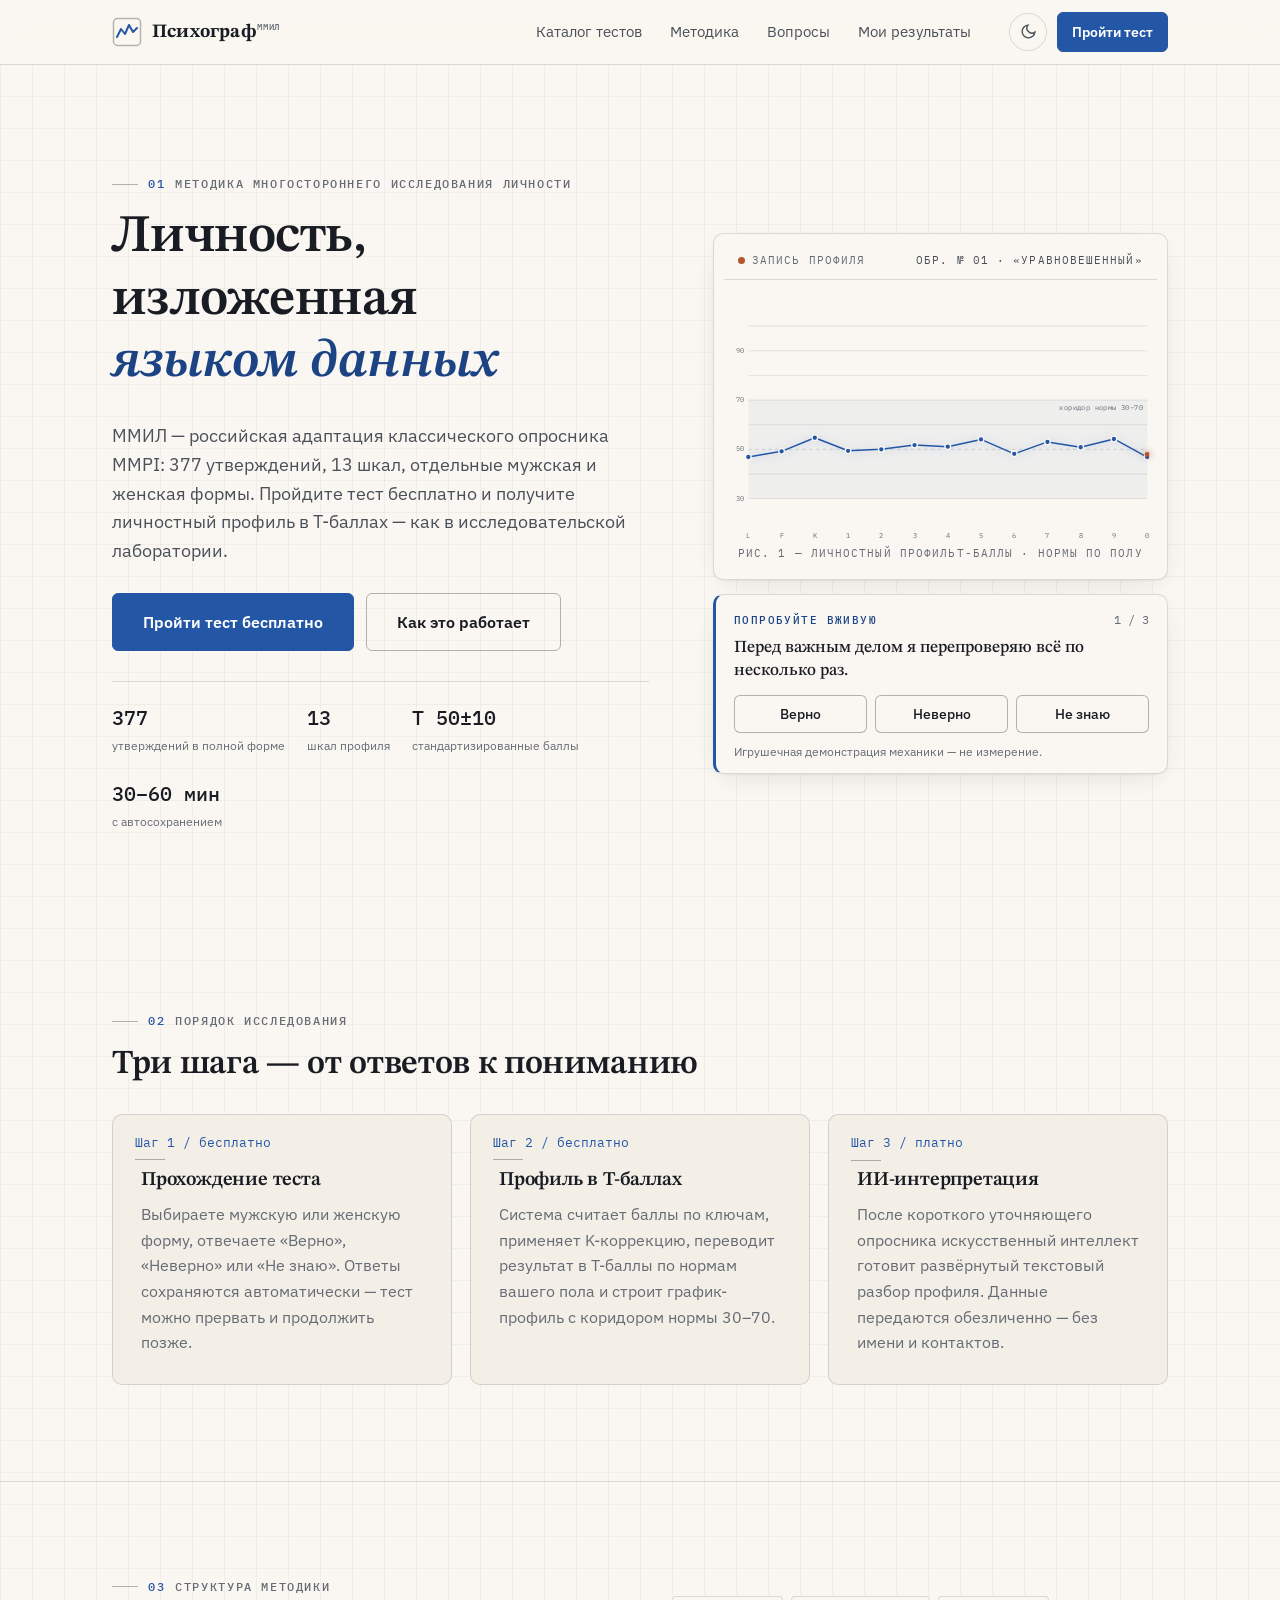
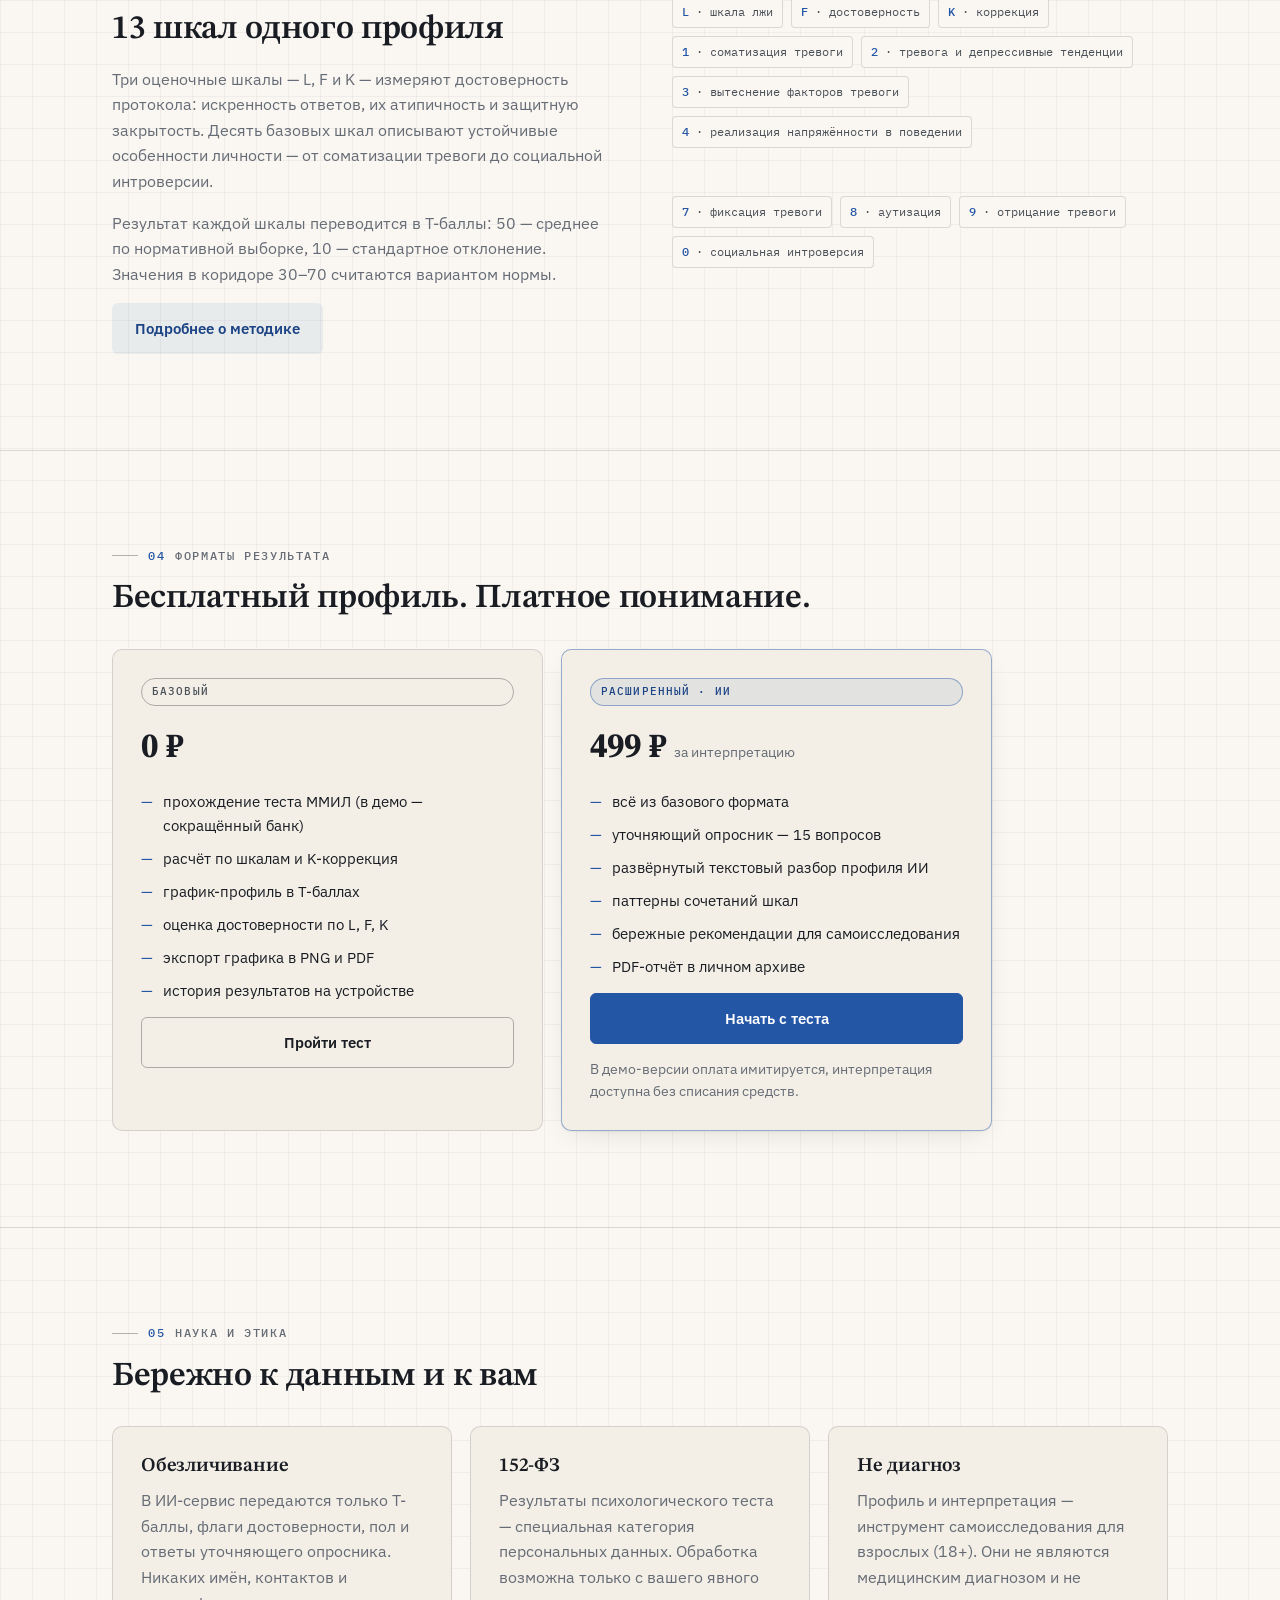
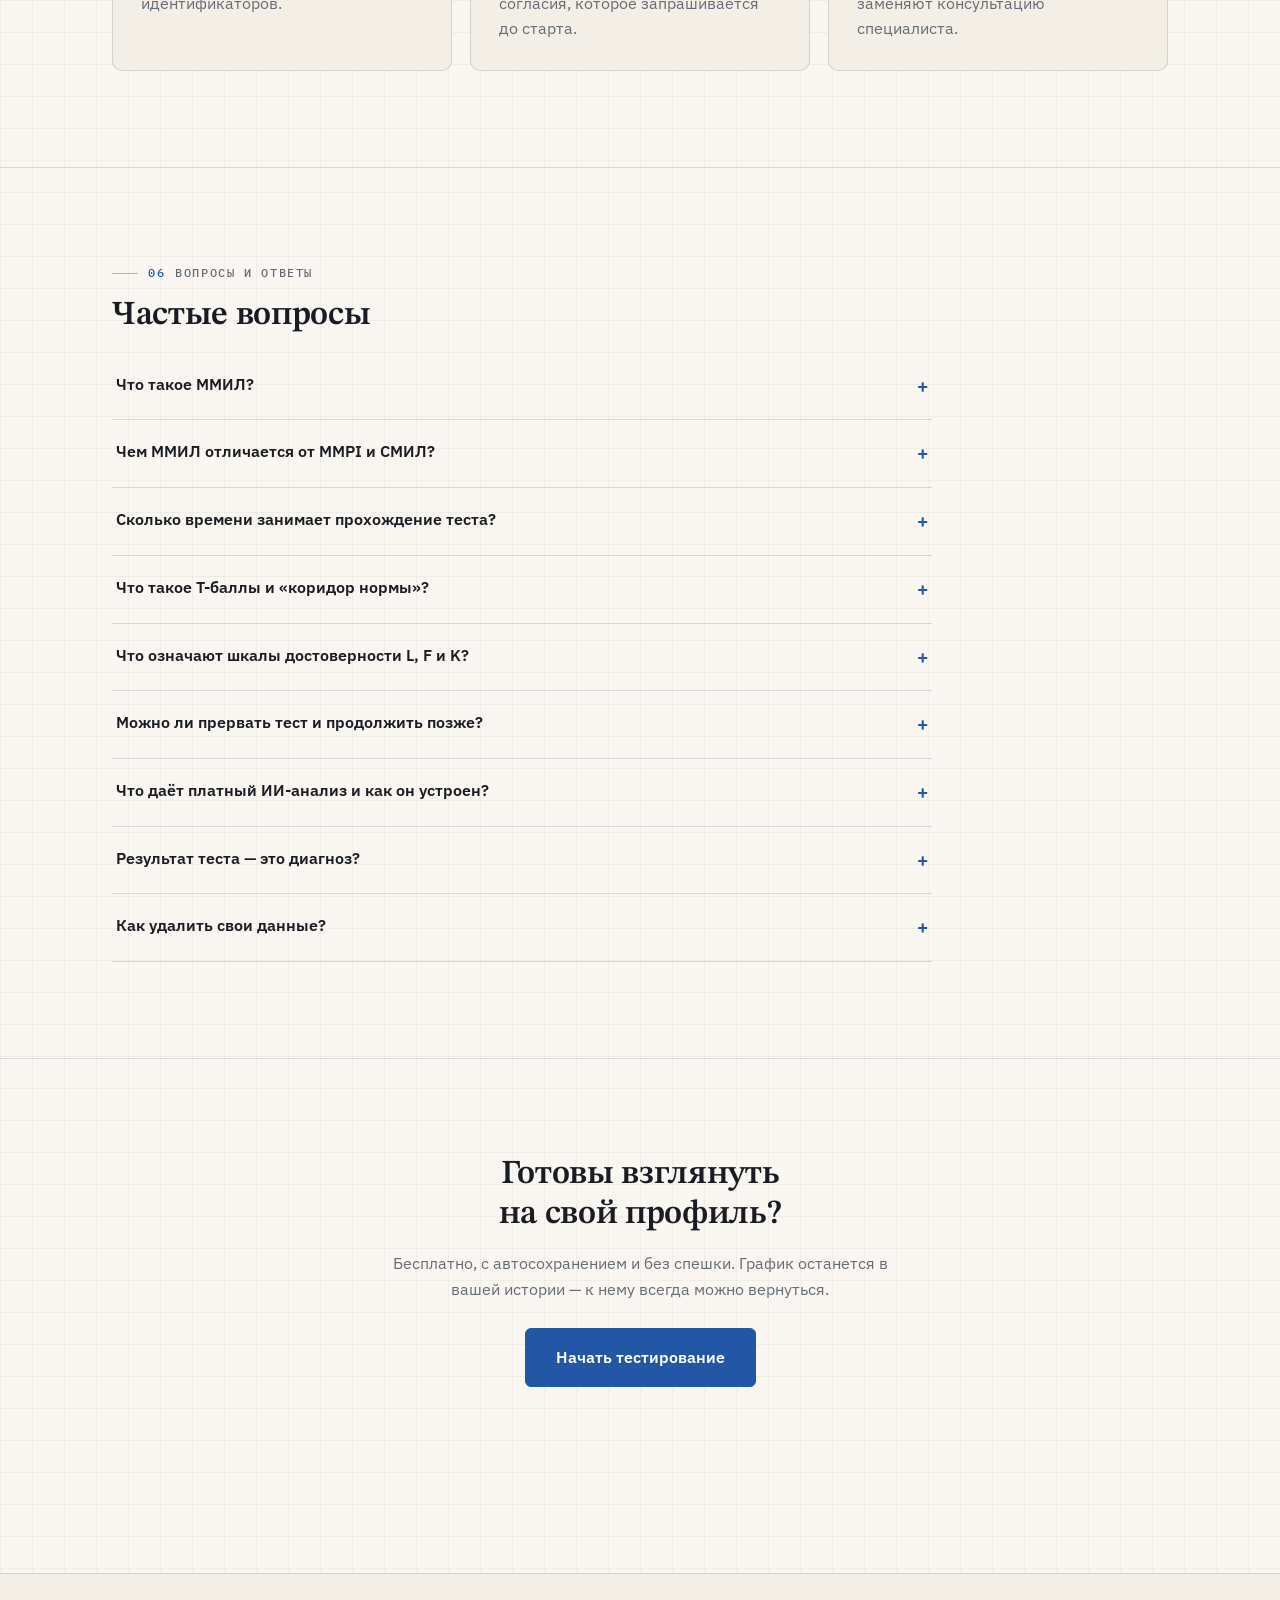
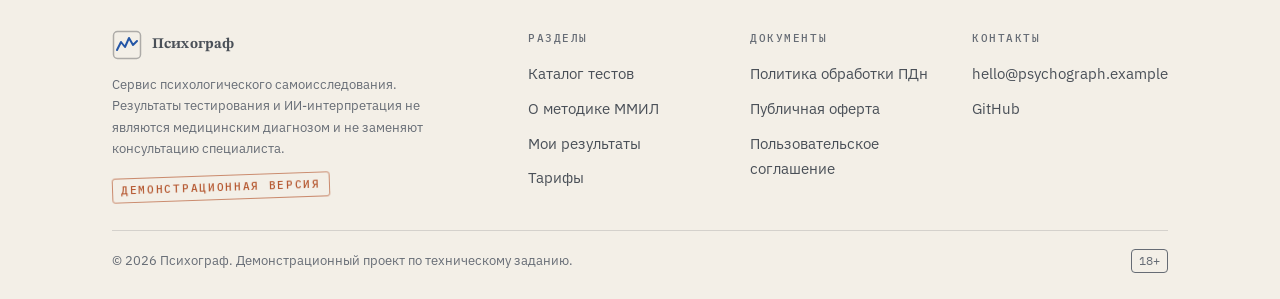
==== commit 92b63274: "Герой «живой психограф»: интерактивный SVG-самописец с мини-демо Перьевая отрисовка профиля при загр" ====
--- a/index.html
+++ b/index.html
@@ -37,11 +37,33 @@
         </div>
       </div>
       <div class="hero-chart-wrap reveal d2">
-        <span class="stamp hero-chart-note">демо-профиль</span>
-        <figure class="hero-chart-frame" style="margin:0">
-          <div id="hero-chart" role="img" aria-label="Пример личностного профиля ММИЛ: линия T-баллов по 13 шкалам с коридором нормы 30–70"></div>
+        <figure class="hero-chart-frame psy-frame" style="margin:0" id="psy-frame">
+          <div class="psy-topcap">
+            <span class="psy-rec"><span class="psy-rec-dot" aria-hidden="true"></span> запись профиля</span>
+            <span class="psy-archetype" id="psy-archetype" aria-hidden="true">обр. № 01 · «уравновешенный»</span>
+          </div>
+          <div class="psy-stage" id="psy-stage">
+            <svg id="psy-svg" role="img" aria-label="Живой пример личностного профиля ММИЛ: линия T-баллов по 13 шкалам с коридором нормы 30–70; профиль перестраивается в ответ на утверждения мини-демо"></svg>
+            <div class="psy-tip" id="psy-tip" hidden></div>
+          </div>
           <figcaption class="frame-cap"><span>Рис. 1 — личностный профиль</span><span>T-баллы · нормы по полу</span></figcaption>
         </figure>
+
+        <div class="psy-quiz card card-paper reveal d4">
+          <div class="psy-quiz-head">
+            <span class="psy-quiz-title">Попробуйте вживую</span>
+            <span class="psy-quiz-step mono" id="psy-quiz-step">1 / 3</span>
+          </div>
+          <div id="psy-quiz-body" aria-live="polite">
+            <p class="psy-quiz-q" id="psy-quiz-q"></p>
+            <div class="psy-quiz-answers" role="group" aria-label="Ответ на утверждение">
+              <button class="answer-btn" type="button" data-a="v">Верно</button>
+              <button class="answer-btn" type="button" data-a="f">Неверно</button>
+              <button class="answer-btn" type="button" data-a="u">Не знаю</button>
+            </div>
+          </div>
+          <p class="psy-quiz-note">Игрушечная демонстрация механики — не измерение.</p>
+        </div>
       </div>
     </div>
   </section>
@@ -203,7 +225,6 @@
 
 <footer id="site-footer"></footer>
 
-<script src="assets/vendor/echarts.min.js"></script>
 <script type="module" src="assets/js/home.js"></script>
 </body>
 </html>
--- a/assets/css/main.css
+++ b/assets/css/main.css
@@ -327,13 +327,121 @@
   padding: 0 14px 8px; font-family: var(--font-mono); font-size: 0.68rem;
   letter-spacing: 0.1em; text-transform: uppercase; color: var(--ink-3);
 }
-#hero-chart { width: 100%; height: 300px; }
-.hero-chart-note {
-  position: absolute; right: -8px; top: -14px; z-index: 2;
-}
 @media (max-width: 920px) {
   .hero .container { grid-template-columns: 1fr; }
-  .hero-chart-note { right: 4px; }
+}
+
+/* ============ «живой психограф» в герое ============ */
+.psy-frame {
+  transition: box-shadow 0.25s ease; /* transform управляется из JS без transition во время слежения */
+  transform-style: preserve-3d;
+  will-change: transform;
+}
+.psy-frame:hover { box-shadow: var(--shadow-pop); }
+.psy-topcap {
+  display: flex; justify-content: space-between; align-items: center; gap: 10px;
+  padding: 0 14px 10px;
+  font-family: var(--font-mono); font-size: 0.68rem;
+  letter-spacing: 0.1em; text-transform: uppercase; color: var(--ink-3);
+  border-bottom: 1px solid var(--hairline); margin-bottom: 8px;
+}
+.psy-rec { display: inline-flex; align-items: center; gap: 7px; }
+.psy-rec-dot {
+  width: 7px; height: 7px; border-radius: 50%; background: var(--accent-2);
+  animation: rec-pulse 1.6s ease-in-out infinite;
+}
+@keyframes rec-pulse { 50% { opacity: 0.2; box-shadow: 0 0 0 4px color-mix(in srgb, var(--accent-2) 18%, transparent); } }
+.psy-archetype { color: var(--ink-2); white-space: nowrap; overflow: hidden; text-overflow: ellipsis; }
+.psy-archetype.swap { animation: arch-swap 0.5s ease; }
+@keyframes arch-swap { 0% { opacity: 0; transform: translateY(5px); } }
+
+.psy-stage { position: relative; }
+#psy-svg { display: block; width: 100%; height: auto; aspect-ratio: 640 / 380; }
+
+/* слои SVG — темизация через переменные */
+.psy-corridor { fill: var(--corridor); }
+.psy-grid { stroke: var(--hairline); stroke-width: 1; }
+.psy-grid-mid { stroke: var(--corridor-line); stroke-width: 1; stroke-dasharray: 5 5; }
+.psy-axis-x, .psy-axis-y, .psy-note {
+  font-family: var(--font-mono); fill: var(--ink-3); font-size: 11px;
+}
+.psy-note { font-size: 10px; letter-spacing: 0.06em; }
+.psy-line {
+  stroke: var(--accent); stroke-width: 2.2;
+  stroke-linejoin: round; stroke-linecap: round;
+  filter: drop-shadow(0 1px 6px color-mix(in srgb, var(--accent) 30%, transparent));
+}
+.psy-point { fill: var(--accent); stroke: var(--paper); stroke-width: 2; transition: r 0.15s; }
+.psy-point-halo { fill: var(--accent); transition: opacity 0.15s; }
+.psy-pen {
+  fill: var(--accent-2); stroke: none;
+  filter: drop-shadow(0 0 6px var(--accent-2));
+}
+.psy-crosshair { stroke: var(--hairline-strong); stroke-width: 1; stroke-dasharray: 3 4; transition: opacity 0.15s; }
+
+.psy-tip {
+  position: absolute; transform: translate(-50%, -100%);
+  background: var(--ink); color: var(--paper);
+  font-size: 0.78rem; padding: 5px 10px; border-radius: 5px;
+  pointer-events: none; white-space: nowrap; z-index: 3;
+  box-shadow: var(--shadow-pop);
+}
+.psy-tip .mono { font-family: var(--font-mono); }
+
+.psy-delta {
+  position: absolute; transform: translate(-50%, -120%);
+  font-family: var(--font-mono); font-size: 0.8rem; font-weight: 500;
+  pointer-events: none; z-index: 2;
+  animation: delta-float 1.35s ease-out forwards;
+}
+.psy-delta.up { color: var(--accent-2); }
+.psy-delta.down { color: var(--accent-3); }
+@keyframes delta-float {
+  0% { opacity: 0; translate: 0 6px; }
+  18% { opacity: 1; }
+  100% { opacity: 0; translate: 0 -26px; }
+}
+
+/* карточка мини-демо */
+.psy-quiz {
+  margin-top: 14px;
+  padding: 16px 18px 12px;
+  border-left: 3px solid var(--accent);
+}
+.psy-quiz-head {
+  display: flex; justify-content: space-between; align-items: baseline; gap: 10px;
+  margin-bottom: 8px;
+}
+.psy-quiz-title {
+  font-family: var(--font-mono); font-size: 0.68rem; font-weight: 500;
+  text-transform: uppercase; letter-spacing: 0.13em; color: var(--accent-ink);
+}
+.psy-quiz-step { font-size: 0.72rem; color: var(--ink-3); font-family: var(--font-mono); }
+.psy-quiz-q {
+  font-family: var(--font-display); font-size: 1.06rem; font-weight: 500;
+  line-height: 1.35; margin: 0 0 12px; min-height: 2.7em;
+}
+.psy-quiz-answers { display: grid; grid-template-columns: repeat(3, 1fr); gap: 8px; }
+.psy-quiz-answers .answer-btn { padding: 9px 6px; font-size: 0.88rem; }
+.psy-quiz-note { font-size: 0.72rem; color: var(--ink-3); margin: 10px 0 0; }
+.psy-quiz-done { font-size: 0.92rem; margin: 0 0 12px; }
+.psy-quiz-cta { display: flex; gap: 8px; flex-wrap: wrap; align-items: center; }
+.psy-quiz-cta .btn { white-space: normal; }
+@media (max-width: 480px) {
+  .psy-quiz-answers { grid-template-columns: 1fr 1fr 1fr; }
+  .psy-quiz-answers .answer-btn { font-size: 0.8rem; padding: 8px 4px; }
+  .psy-quiz-q { min-height: 4.05em; }
+  .psy-quiz-cta { flex-direction: column; align-items: stretch; }
+  /* номиналы в единицах viewBox: на узком экране SVG сжат вдвое — подписи крупнее */
+  .psy-axis-x, .psy-axis-y { font-size: 16px; }
+  .psy-note { display: none; }
+}
+
+/* появление карточек при скролле */
+@media (prefers-reduced-motion: no-preference) {
+  .rise { opacity: 0; transform: translateY(16px); }
+  .rise.in { animation: rise-in 0.65s cubic-bezier(0.2, 0.7, 0.2, 1) forwards; animation-delay: var(--rise-d, 0ms); }
+  @keyframes rise-in { to { opacity: 1; transform: none; } }
 }
 
 /* появление при загрузке */
@@ -605,7 +713,8 @@
   }
   body { background: #fff !important; color: #000; }
   .site-header, .site-footer, .result-actions, .toast-zone, .no-print, .progress-rail { display: none !important; }
-  .chart-frame, .ai-report, .card { box-shadow: none !important; border-color: #bbb; }
+  .chart-frame, .ai-report, .card, .hero-chart-frame { box-shadow: none !important; border-color: #bbb; }
+  .rise, .reveal { opacity: 1 !important; transform: none !important; animation: none !important; }
   .section { padding: 18px 0; }
   a { color: #000; text-decoration: none; }
   .print-only { display: block !important; }
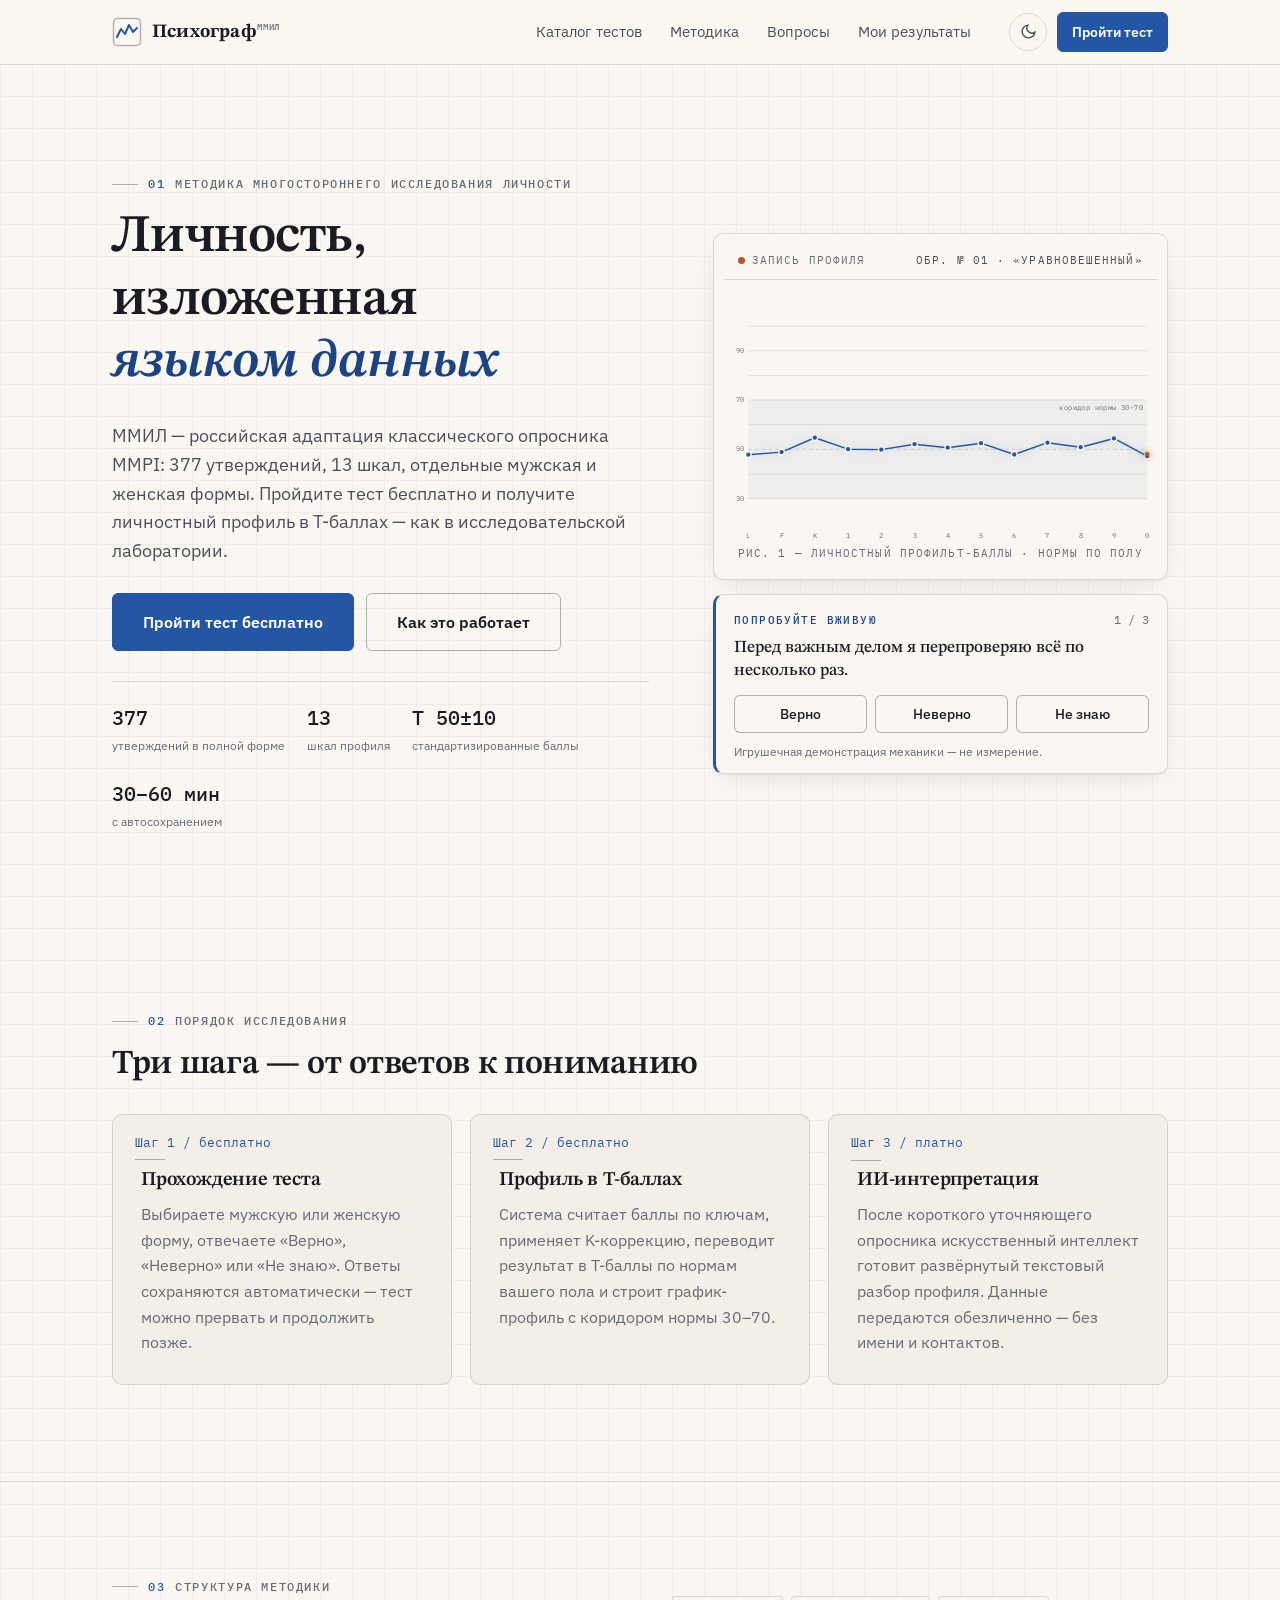
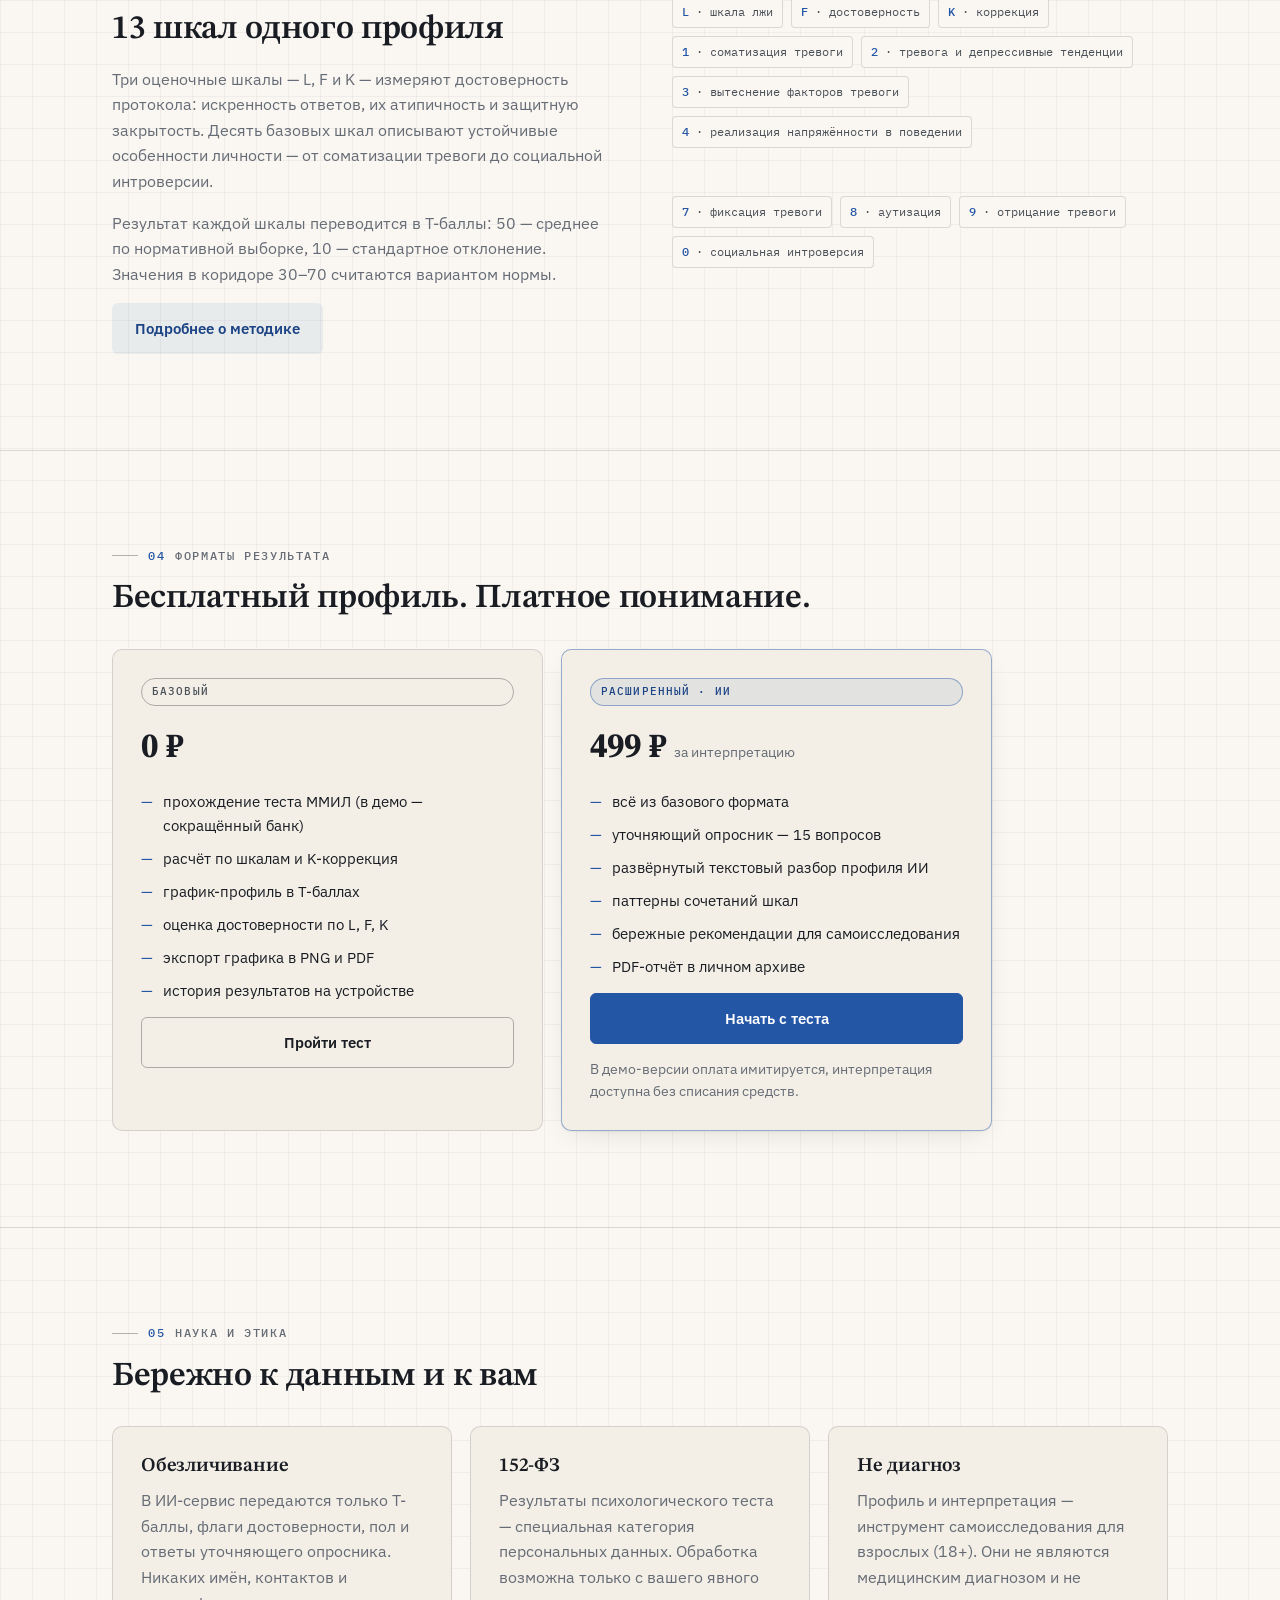
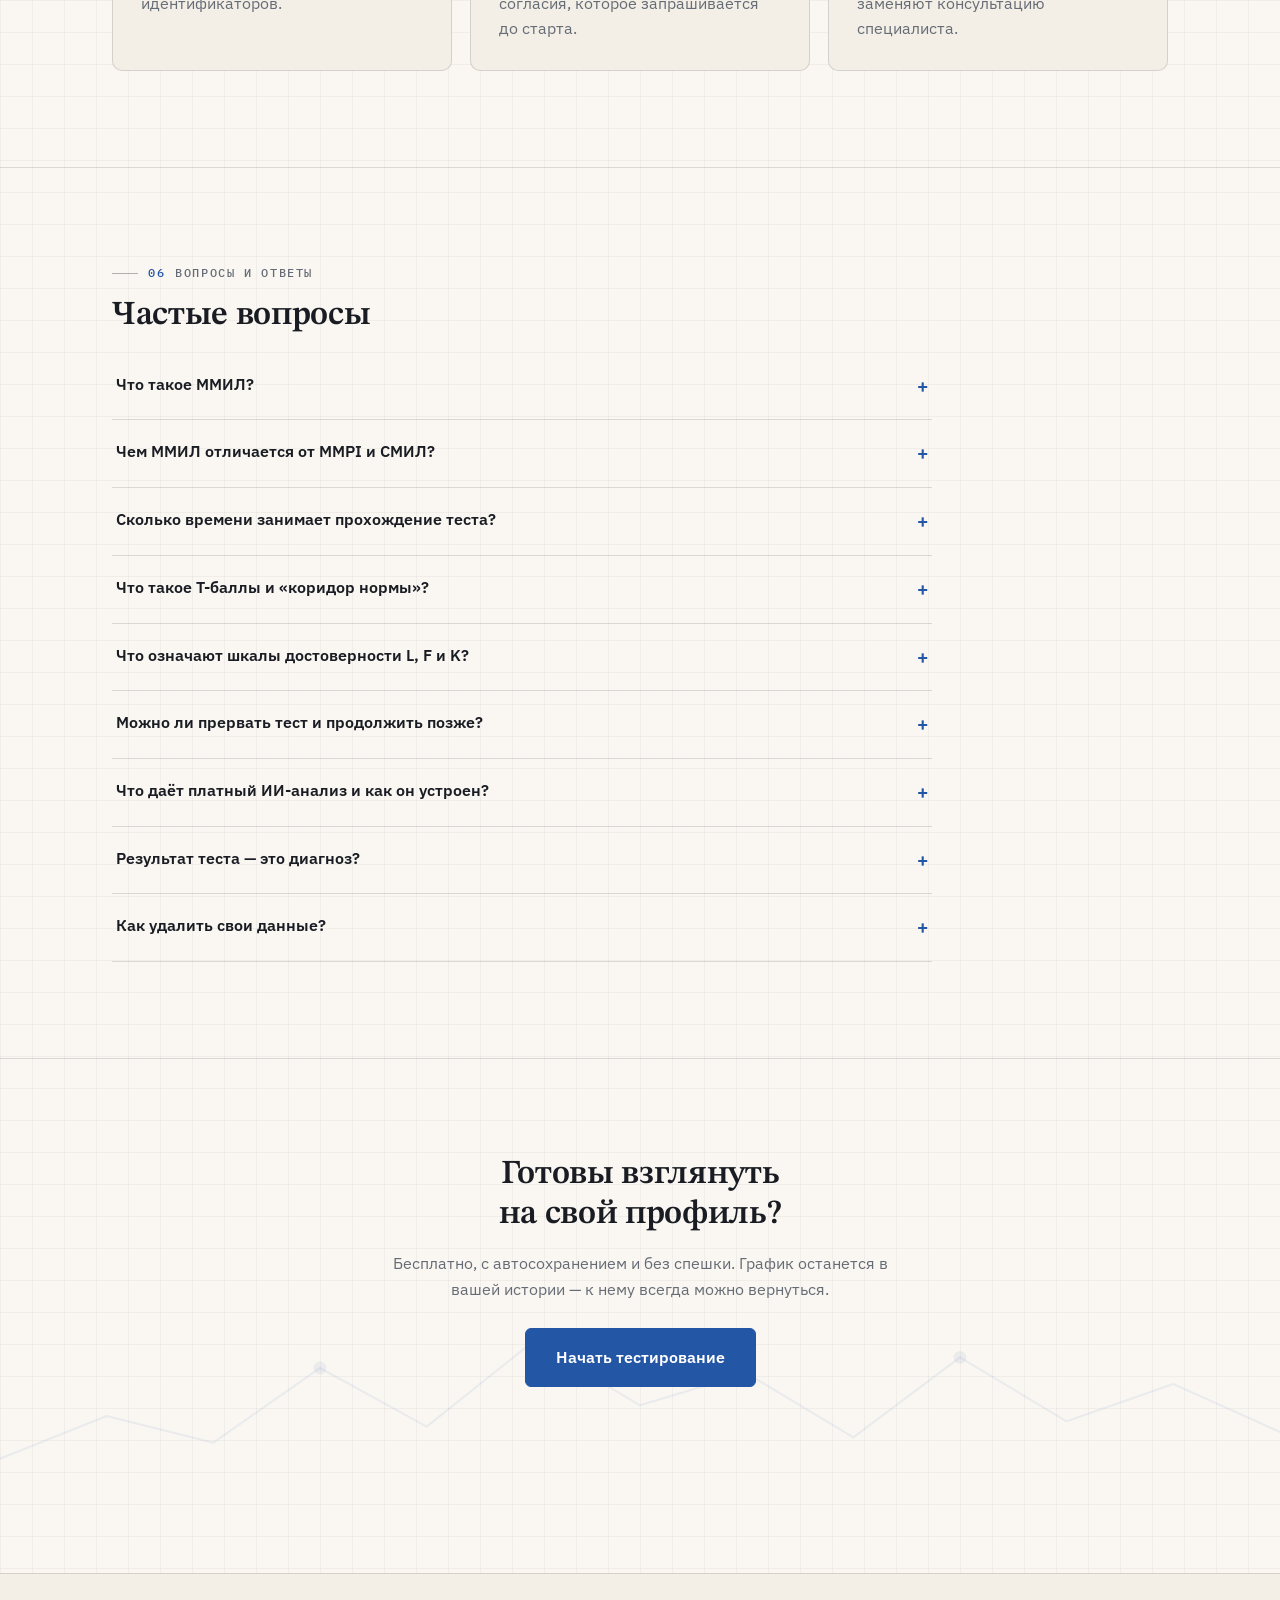
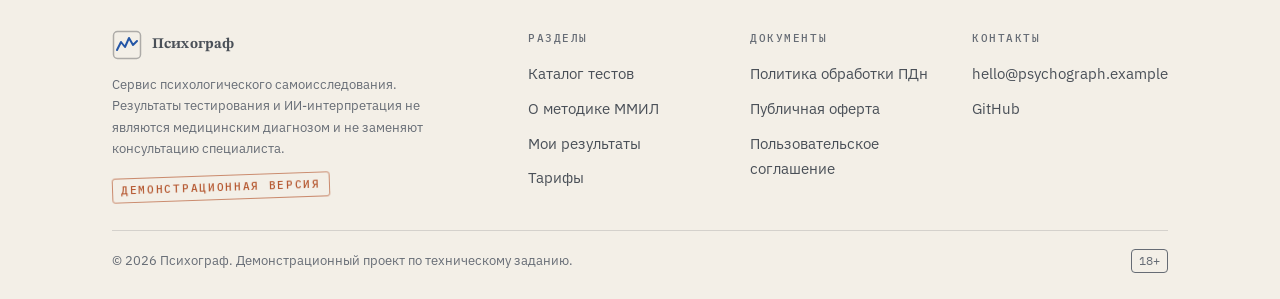
==== commit 6e8d430e: "Этап 2: протокол результатов, микровзаимодействия теста, полировка Результаты: стат-плитки (достовер" ====
--- a/index.html
+++ b/index.html
@@ -213,7 +213,11 @@
   </section>
 
   <!-- ФИНАЛЬНЫЙ CTA -->
-  <section class="section">
+  <section class="section cta-final">
+    <svg class="cta-watermark" viewBox="0 0 1200 260" aria-hidden="true" preserveAspectRatio="xMidYMax slice">
+      <polyline points="0,190 100,150 200,175 300,105 400,160 500,80 600,140 700,110 800,170 900,95 1000,155 1100,120 1200,165"/>
+      <circle cx="300" cy="105" r="6"/><circle cx="500" cy="80" r="6"/><circle cx="700" cy="110" r="6"/><circle cx="900" cy="95" r="6"/>
+    </svg>
     <div class="container center">
       <h2 style="max-width:22ch;margin-inline:auto">Готовы взглянуть на свой профиль?</h2>
       <p class="muted" style="max-width:52ch;margin-inline:auto">Бесплатно, с автосохранением и без спешки.
--- a/assets/css/main.css
+++ b/assets/css/main.css
@@ -576,6 +576,52 @@
 
 /* ============ результаты ============ */
 .result-head { display: flex; flex-wrap: wrap; align-items: flex-end; justify-content: space-between; gap: 18px; }
+
+/* стат-плитки протокола */
+.stat-tiles {
+  display: grid; grid-template-columns: repeat(4, 1fr);
+  border: 1px solid var(--hairline); border-radius: var(--radius-lg);
+  background: var(--paper); box-shadow: var(--shadow-card);
+  margin-top: 22px; overflow: hidden;
+}
+.stat-tile {
+  display: flex; flex-direction: column; gap: 3px;
+  padding: 16px 18px 14px;
+  min-width: 0;
+}
+.stat-tile + .stat-tile { border-left: 1px solid var(--hairline); }
+.stat-label {
+  font-family: var(--font-mono); font-size: 0.66rem; font-weight: 500;
+  text-transform: uppercase; letter-spacing: 0.12em; color: var(--ink-3);
+}
+.stat-value { font-size: 1.3rem; font-weight: 600; color: var(--ink); line-height: 1.2; }
+.stat-value.mono { font-family: var(--font-mono); font-weight: 500; }
+.stat-sub { font-size: 0.76rem; color: var(--ink-3); }
+@media (max-width: 720px) {
+  .stat-tiles { grid-template-columns: 1fr 1fr; }
+  .stat-tile:nth-child(3) { border-left: none; }
+  .stat-tile:nth-child(n+3) { border-top: 1px solid var(--hairline); }
+}
+@media (max-width: 420px) {
+  .stat-tiles { grid-template-columns: 1fr; }
+  .stat-tile { border-left: none !important; }
+  .stat-tile + .stat-tile { border-top: 1px solid var(--hairline); }
+  .stat-value { font-size: 1.15rem; }
+}
+
+/* поэтапное появление строк таблицы шкал */
+@media (prefers-reduced-motion: no-preference) {
+  tr.row-in { animation: row-in 0.45s both; animation-delay: var(--row-d, 0ms); }
+  @keyframes row-in { from { opacity: 0; } }
+}
+
+/* печатная шапка протокола */
+.print-head {
+  display: flex; justify-content: space-between; align-items: baseline;
+  border-bottom: 2px solid #000; padding-bottom: 8px; margin-bottom: 16px;
+  font-size: 0.9rem;
+}
+.print-brand { font-family: var(--font-display); font-weight: 700; font-size: 1.1rem; }
 .chart-frame {
   background: var(--paper); border: 1px solid var(--hairline); border-radius: var(--radius-lg);
   box-shadow: var(--shadow-card); padding: 20px 8px 6px; margin-top: 26px;
@@ -713,13 +759,27 @@
   }
   body { background: #fff !important; color: #000; }
   .site-header, .site-footer, .result-actions, .toast-zone, .no-print, .progress-rail { display: none !important; }
-  .chart-frame, .ai-report, .card, .hero-chart-frame { box-shadow: none !important; border-color: #bbb; }
-  .rise, .reveal { opacity: 1 !important; transform: none !important; animation: none !important; }
+  .chart-frame, .ai-report, .card, .hero-chart-frame, .stat-tiles { box-shadow: none !important; border-color: #bbb; }
+  .rise, .reveal, tr.row-in { opacity: 1 !important; transform: none !important; animation: none !important; }
+  .psy-rec { display: none !important; } /* индикатор «записи» не имеет смысла на бумаге */
   .section { padding: 18px 0; }
   a { color: #000; text-decoration: none; }
   .print-only { display: block !important; }
 }
 .print-only { display: none; }
+
+/* ============ финальный CTA с водяным профилем ============ */
+.cta-final { position: relative; overflow: hidden; }
+.cta-final .container { position: relative; z-index: 1; }
+.cta-watermark {
+  position: absolute; inset: auto 0 -12%; width: 100%; height: auto;
+  pointer-events: none; z-index: 0;
+}
+.cta-watermark polyline {
+  fill: none; stroke: var(--accent); stroke-width: 2;
+  opacity: 0.07; stroke-linejoin: round; stroke-linecap: round;
+}
+.cta-watermark circle { fill: var(--accent); opacity: 0.07; }
 
 /* ============ мелочи ============ */
 .hr-hair { border: none; border-top: 1px solid var(--hairline); margin: 26px 0; }
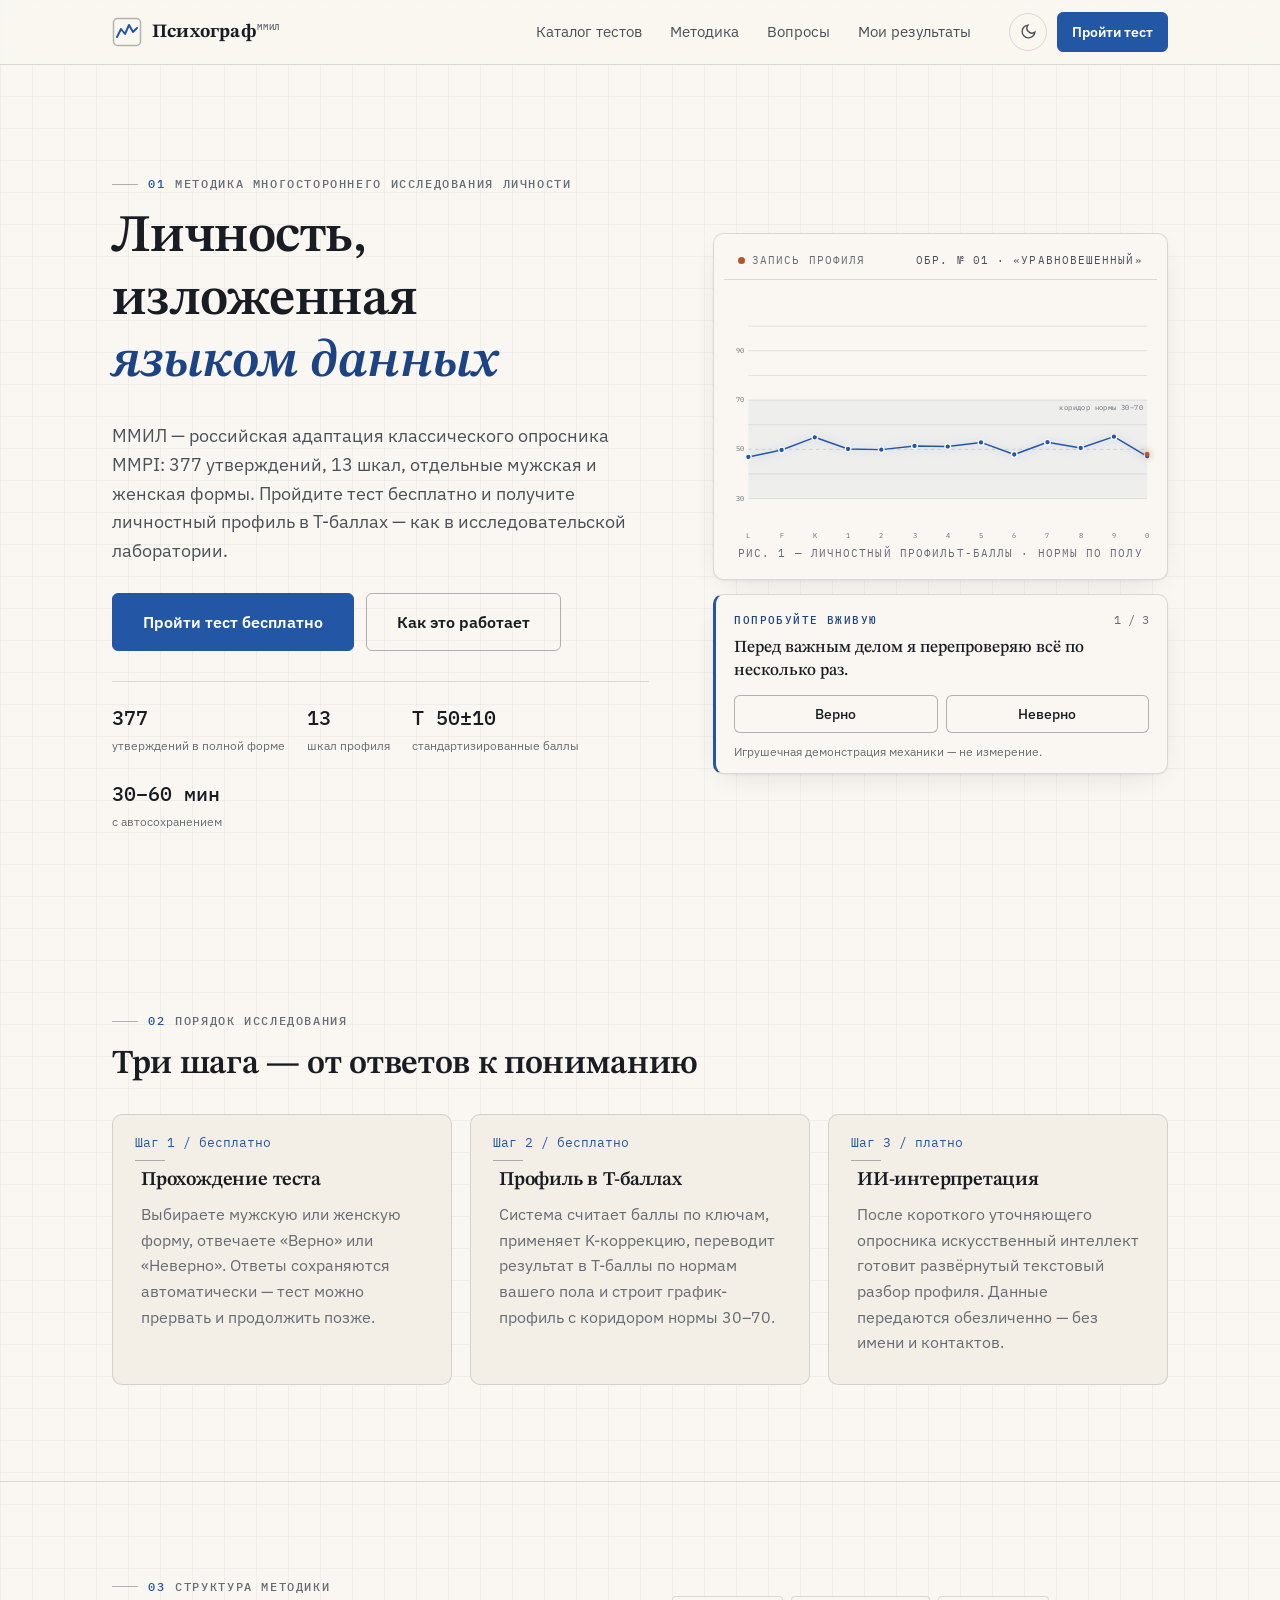
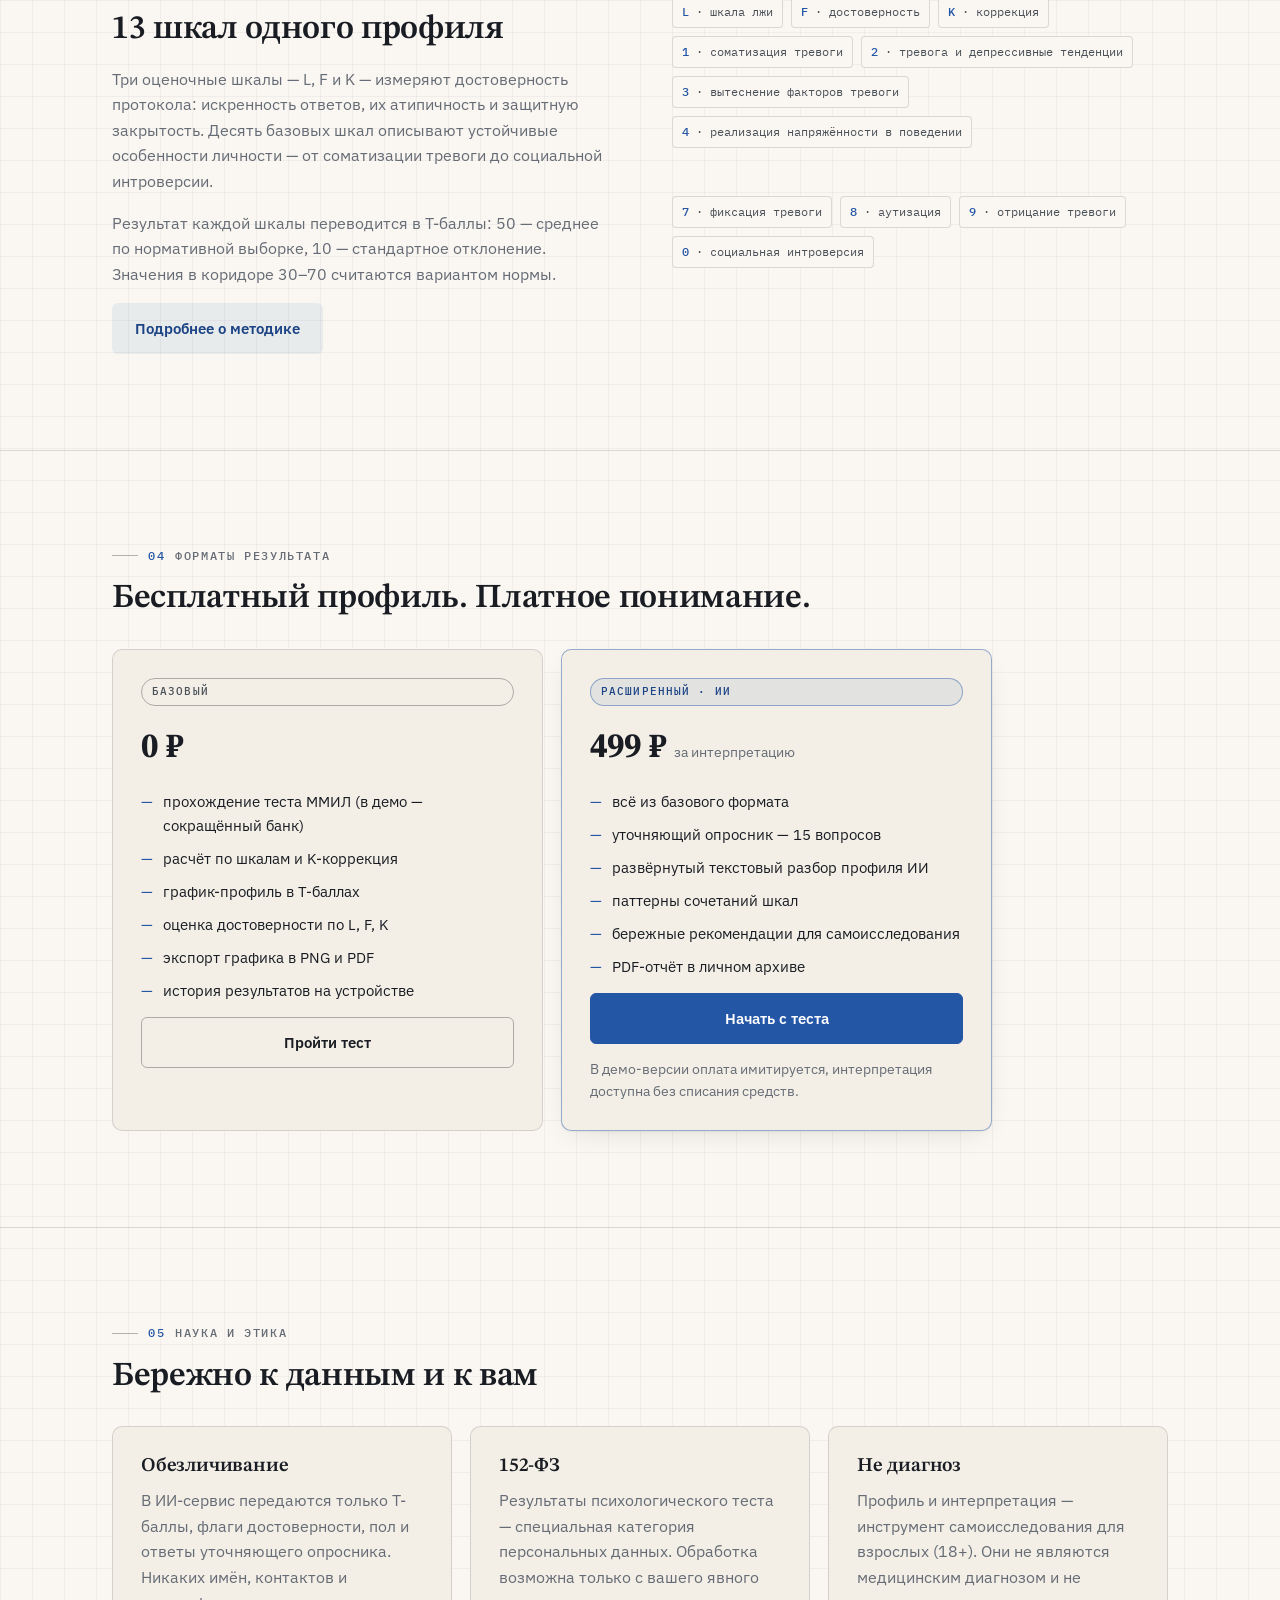
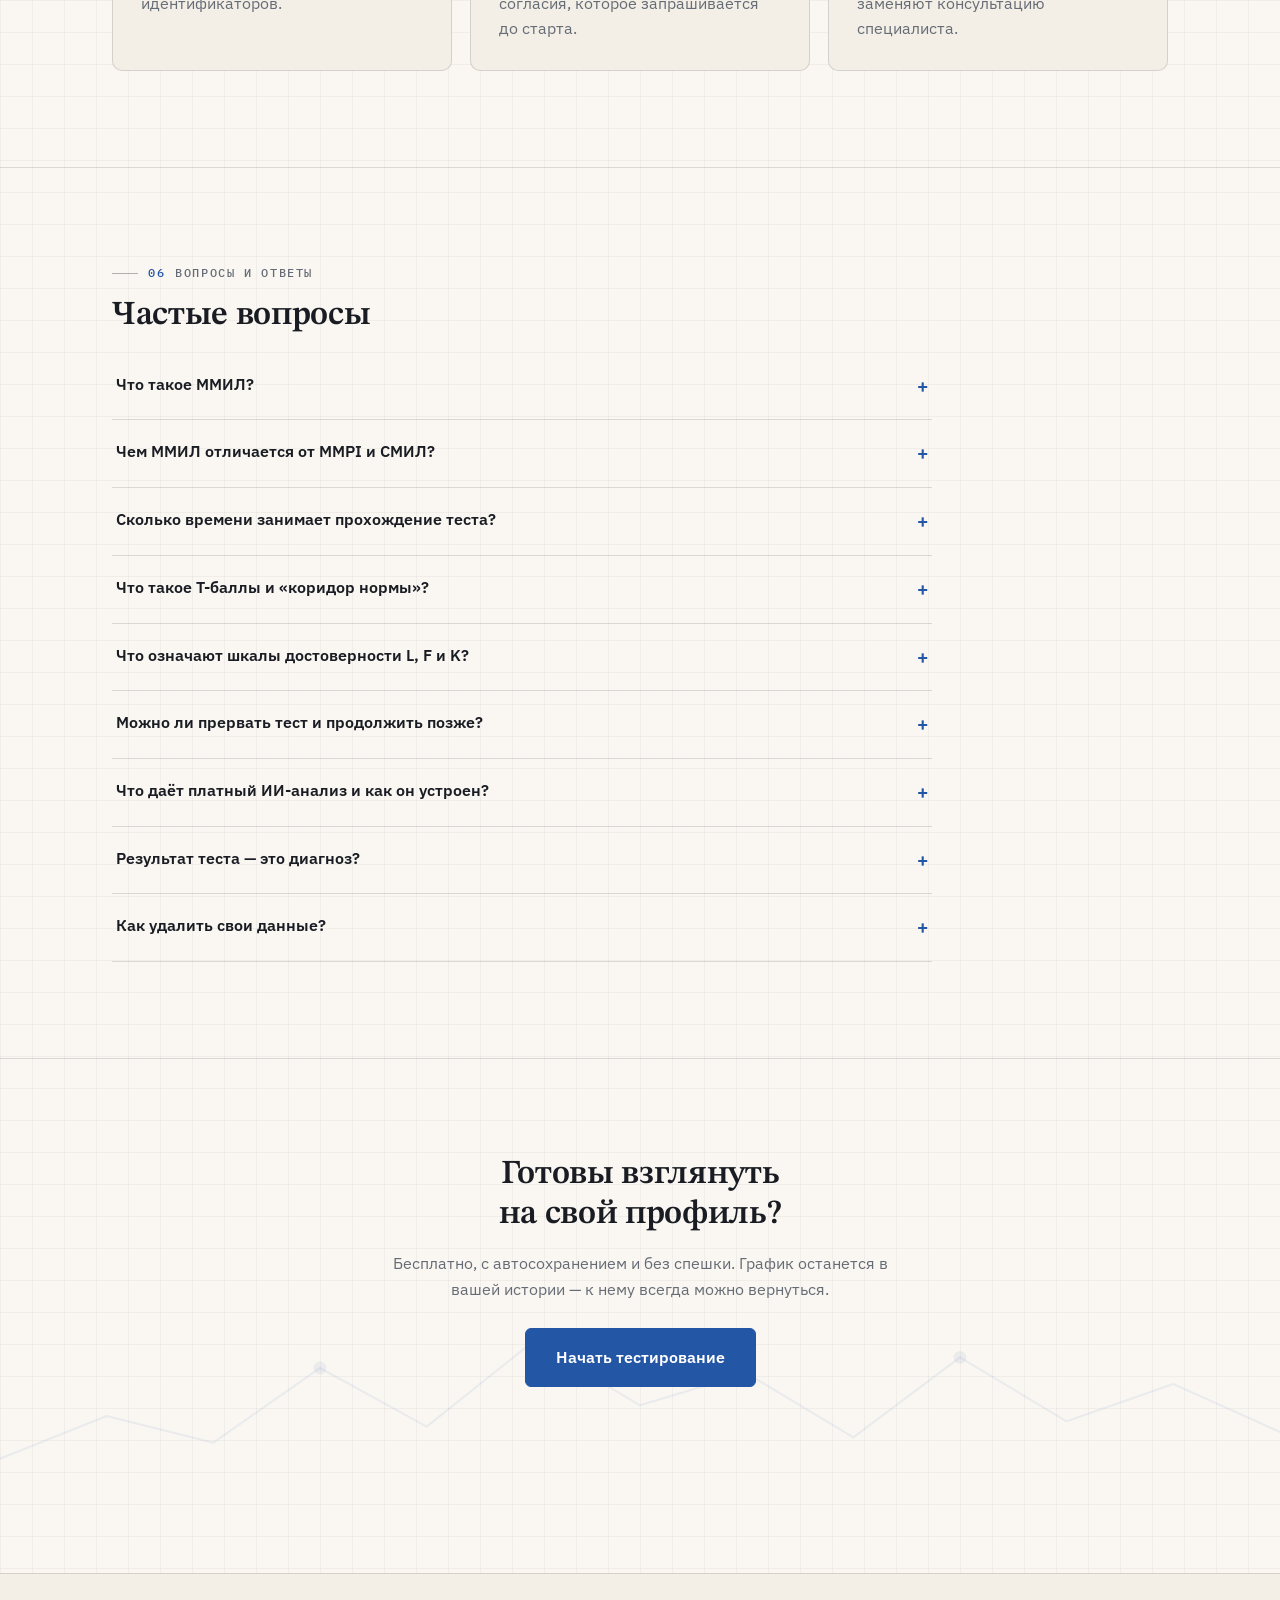
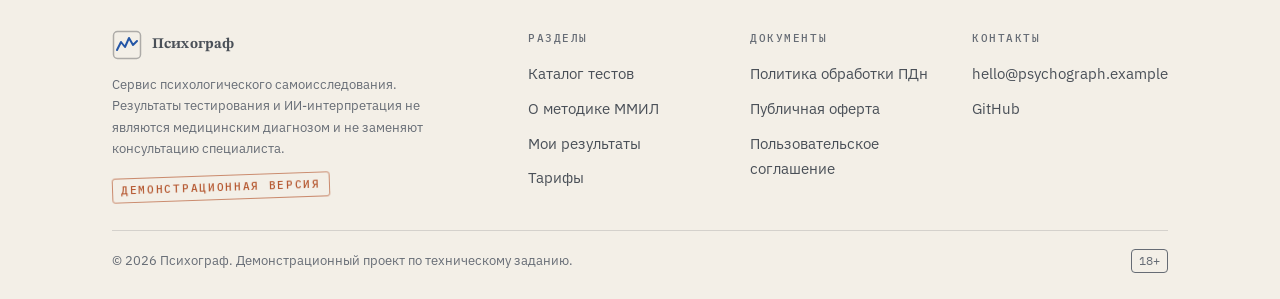
==== commit 57db599d: "Два варианта ответа («Верно»/«Неверно»), этап 3 полировки По решению заказчика вариант «Не знаю» убр" ====
--- a/index.html
+++ b/index.html
@@ -3,8 +3,21 @@
 <head>
 <meta charset="utf-8">
 <meta name="viewport" content="width=device-width, initial-scale=1">
+<meta name="theme-color" content="#FAF7F2" media="(prefers-color-scheme: light)">
+<meta name="theme-color" content="#15181C" media="(prefers-color-scheme: dark)">
 <title>Психограф — онлайн-тест ММИЛ с профилем личности и ИИ-интерпретацией</title>
 <meta name="description" content="Бесплатный онлайн-тест ММИЛ (адаптация MMPI): личностный профиль в T-баллах по 13 шкалам и расширенная ИИ-интерпретация результатов.">
+<link rel="canonical" href="https://legodev94.github.io/psychograph/">
+<meta property="og:type" content="website">
+<meta property="og:site_name" content="Психограф">
+<meta property="og:title" content="Психограф — онлайн-тест ММИЛ с профилем личности">
+<meta property="og:description" content="Бесплатный личностный профиль в T-баллах по 13 шкалам и расширенная ИИ-интерпретация результатов.">
+<meta property="og:url" content="https://legodev94.github.io/psychograph/">
+<meta property="og:image" content="https://legodev94.github.io/psychograph/assets/og.png">
+<meta property="og:image:width" content="1200">
+<meta property="og:image:height" content="630">
+<meta property="og:locale" content="ru_RU">
+<meta name="twitter:card" content="summary_large_image">
 <link rel="icon" href="favicon.svg" type="image/svg+xml">
 <link rel="preconnect" href="https://fonts.googleapis.com">
 <link rel="preconnect" href="https://fonts.gstatic.com" crossorigin>
@@ -59,7 +72,6 @@
             <div class="psy-quiz-answers" role="group" aria-label="Ответ на утверждение">
               <button class="answer-btn" type="button" data-a="v">Верно</button>
               <button class="answer-btn" type="button" data-a="f">Неверно</button>
-              <button class="answer-btn" type="button" data-a="u">Не знаю</button>
             </div>
           </div>
           <p class="psy-quiz-note">Игрушечная демонстрация механики — не измерение.</p>
@@ -77,7 +89,7 @@
         <div class="card step-card">
           <span class="step-num">Шаг 1 / бесплатно</span>
           <h3>Прохождение теста</h3>
-          <p class="muted mb-0">Выбираете мужскую или женскую форму, отвечаете «Верно», «Неверно» или «Не знаю».
+          <p class="muted mb-0">Выбираете мужскую или женскую форму, отвечаете «Верно» или «Неверно».
             Ответы сохраняются автоматически — тест можно прервать и продолжить позже.</p>
         </div>
         <div class="card step-card">
@@ -198,7 +210,7 @@
       <h2>Частые вопросы</h2>
       <div style="max-width:820px;margin-top:14px">
         <!--CONTENT:faq-->
-<details class="faq-item"><summary>Что такое ММИЛ?</summary><div class="faq-body"><p>ММИЛ — «Методика многостороннего исследования личности», российская адаптация американского опросника MMPI, выполненная Ф. Б. Березиным, М. П. Мирошниковым и Р. В. Рожанцом. Она включает 377 утверждений, на каждое из которых нужно ответить «верно», «неверно» или «не знаю» применительно к себе.</p><p>Результат представляется в виде профиля из 13 шкал: трёх оценочных (достоверности) и десяти базовых, описывающих устойчивые особенности личности и актуальное психическое состояние.</p></div></details>
+<details class="faq-item"><summary>Что такое ММИЛ?</summary><div class="faq-body"><p>ММИЛ — «Методика многостороннего исследования личности», российская адаптация американского опросника MMPI, выполненная Ф. Б. Березиным, М. П. Мирошниковым и Р. В. Рожанцом. Она включает 377 утверждений, на каждое из которых нужно ответить «верно» или «неверно» применительно к себе.</p><p>Результат представляется в виде профиля из 13 шкал: трёх оценочных (достоверности) и десяти базовых, описывающих устойчивые особенности личности и актуальное психическое состояние.</p></div></details>
 <details class="faq-item"><summary>Чем ММИЛ отличается от MMPI и СМИЛ?</summary><div class="faq-body"><p>Оригинальный MMPI создан в США в 1940-е годы и содержит более 500 утверждений. ММИЛ — не простой перевод, а научная адаптация: авторы отобрали 377 утверждений, переработали формулировки с учётом языковых и культурных различий и собрали собственные нормы на отечественной выборке.</p><p>СМИЛ — другая известная адаптация MMPI, выполненная Л. Н. Собчик; она ближе к полной версии опросника и использует несколько иную интерпретационную модель. ММИЛ и СМИЛ — родственные, но самостоятельные методики со своими нормами, поэтому их результаты нельзя напрямую сравнивать между собой.</p></div></details>
 <details class="faq-item"><summary>Сколько времени занимает прохождение теста?</summary><div class="faq-body"><p>Полная форма из 377 утверждений обычно занимает 30–60 минут, у кого-то — дольше: темп у всех разный, и это нормально. Демо-банк из 102 утверждений проходится за 10–15 минут. Спешить не нужно, но и подолгу обдумывать каждое утверждение не стоит: наиболее точный результат дают первые, спонтанные ответы.</p><p>Лучше проходить тест в спокойной обстановке, когда вас ничто не отвлекает.</p></div></details>
 <details class="faq-item"><summary>Что такое T-баллы и «коридор нормы»?</summary><div class="faq-body"><p>«Сырые» баллы по каждой шкале переводятся в стандартные T-баллы: среднее значение по нормативной выборке принимается за 50, а стандартное отклонение — за 10. Это позволяет сравнивать между собой шкалы с разным числом утверждений и видеть, насколько ваш результат отклоняется от среднестатистического.</p><p>«Коридором нормы» считается диапазон 30–70 T-баллов; типичная зона, куда попадает большинство людей, — примерно 40–60. Значения выше 70 T-баллов рассматриваются как выраженное отклонение, требующее внимательной интерпретации, но само по себе не являющееся диагнозом.</p></div></details>
--- a/assets/css/main.css
+++ b/assets/css/main.css
@@ -421,14 +421,14 @@
   font-family: var(--font-display); font-size: 1.06rem; font-weight: 500;
   line-height: 1.35; margin: 0 0 12px; min-height: 2.7em;
 }
-.psy-quiz-answers { display: grid; grid-template-columns: repeat(3, 1fr); gap: 8px; }
+.psy-quiz-answers { display: grid; grid-template-columns: repeat(2, 1fr); gap: 8px; }
 .psy-quiz-answers .answer-btn { padding: 9px 6px; font-size: 0.88rem; }
 .psy-quiz-note { font-size: 0.72rem; color: var(--ink-3); margin: 10px 0 0; }
 .psy-quiz-done { font-size: 0.92rem; margin: 0 0 12px; }
 .psy-quiz-cta { display: flex; gap: 8px; flex-wrap: wrap; align-items: center; }
 .psy-quiz-cta .btn { white-space: normal; }
 @media (max-width: 480px) {
-  .psy-quiz-answers { grid-template-columns: 1fr 1fr 1fr; }
+  .psy-quiz-answers { grid-template-columns: 1fr 1fr; }
   .psy-quiz-answers .answer-btn { font-size: 0.8rem; padding: 8px 4px; }
   .psy-quiz-q { min-height: 4.05em; }
   .psy-quiz-cta { flex-direction: column; align-items: stretch; }
@@ -531,7 +531,7 @@
   overflow-wrap: break-word;
 }
 .q-text:focus { outline: none; }
-.answer-row { display: grid; grid-template-columns: repeat(3, 1fr); gap: 10px; }
+.answer-row { display: grid; grid-template-columns: repeat(2, 1fr); gap: 10px; }
 @media (max-width: 560px) { .answer-row { grid-template-columns: 1fr; } }
 .answer-btn {
   appearance: none; cursor: pointer;
@@ -791,6 +791,12 @@
   position: absolute; width: 1px; height: 1px; margin: -1px; padding: 0;
   overflow: hidden; clip: rect(0 0 0 0); white-space: nowrap; border: 0;
 }
+/* кросс-фейд при переключении темы (View Transitions) */
+::view-transition-old(root), ::view-transition-new(root) {
+  animation-duration: 0.32s;
+  animation-timing-function: ease-in-out;
+}
+
 @media (prefers-reduced-motion: reduce) {
   *, *::before, *::after { animation-duration: 0.01ms !important; transition-duration: 0.01ms !important; }
   html { scroll-behavior: auto; }
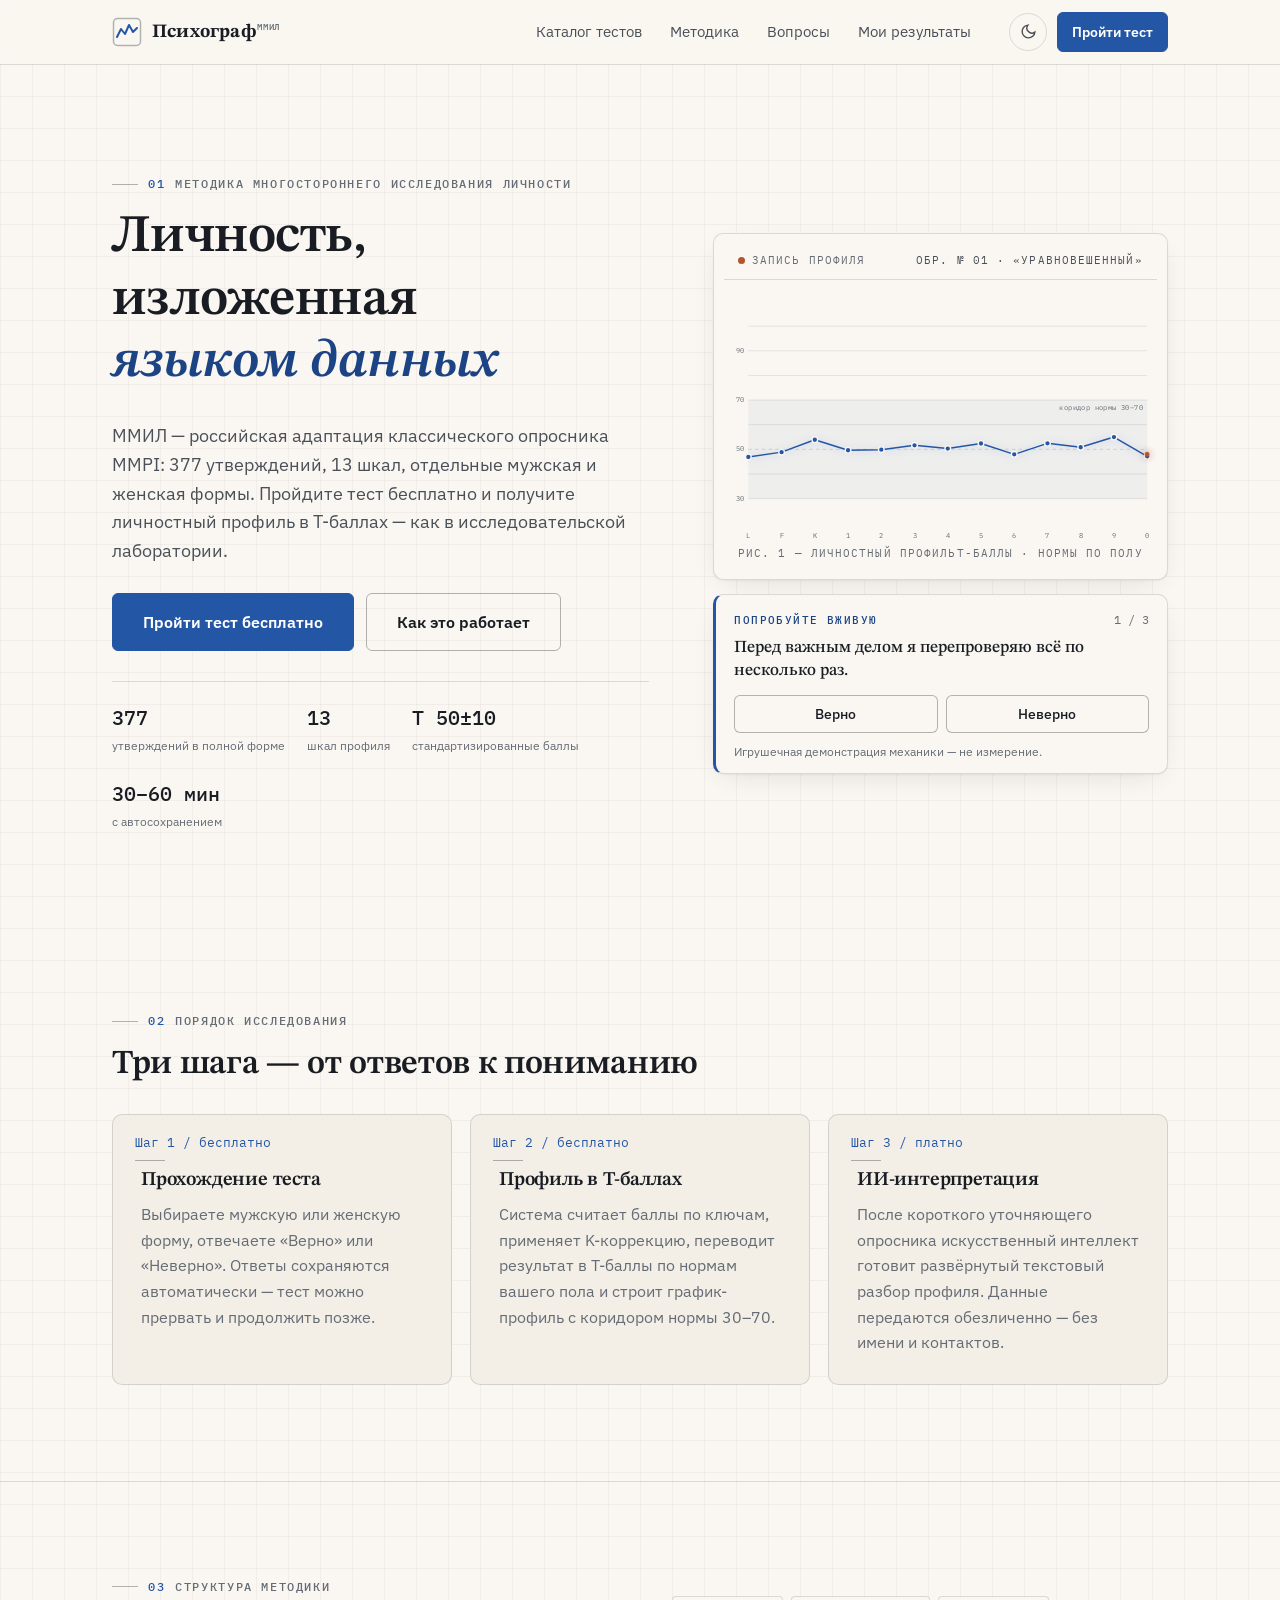
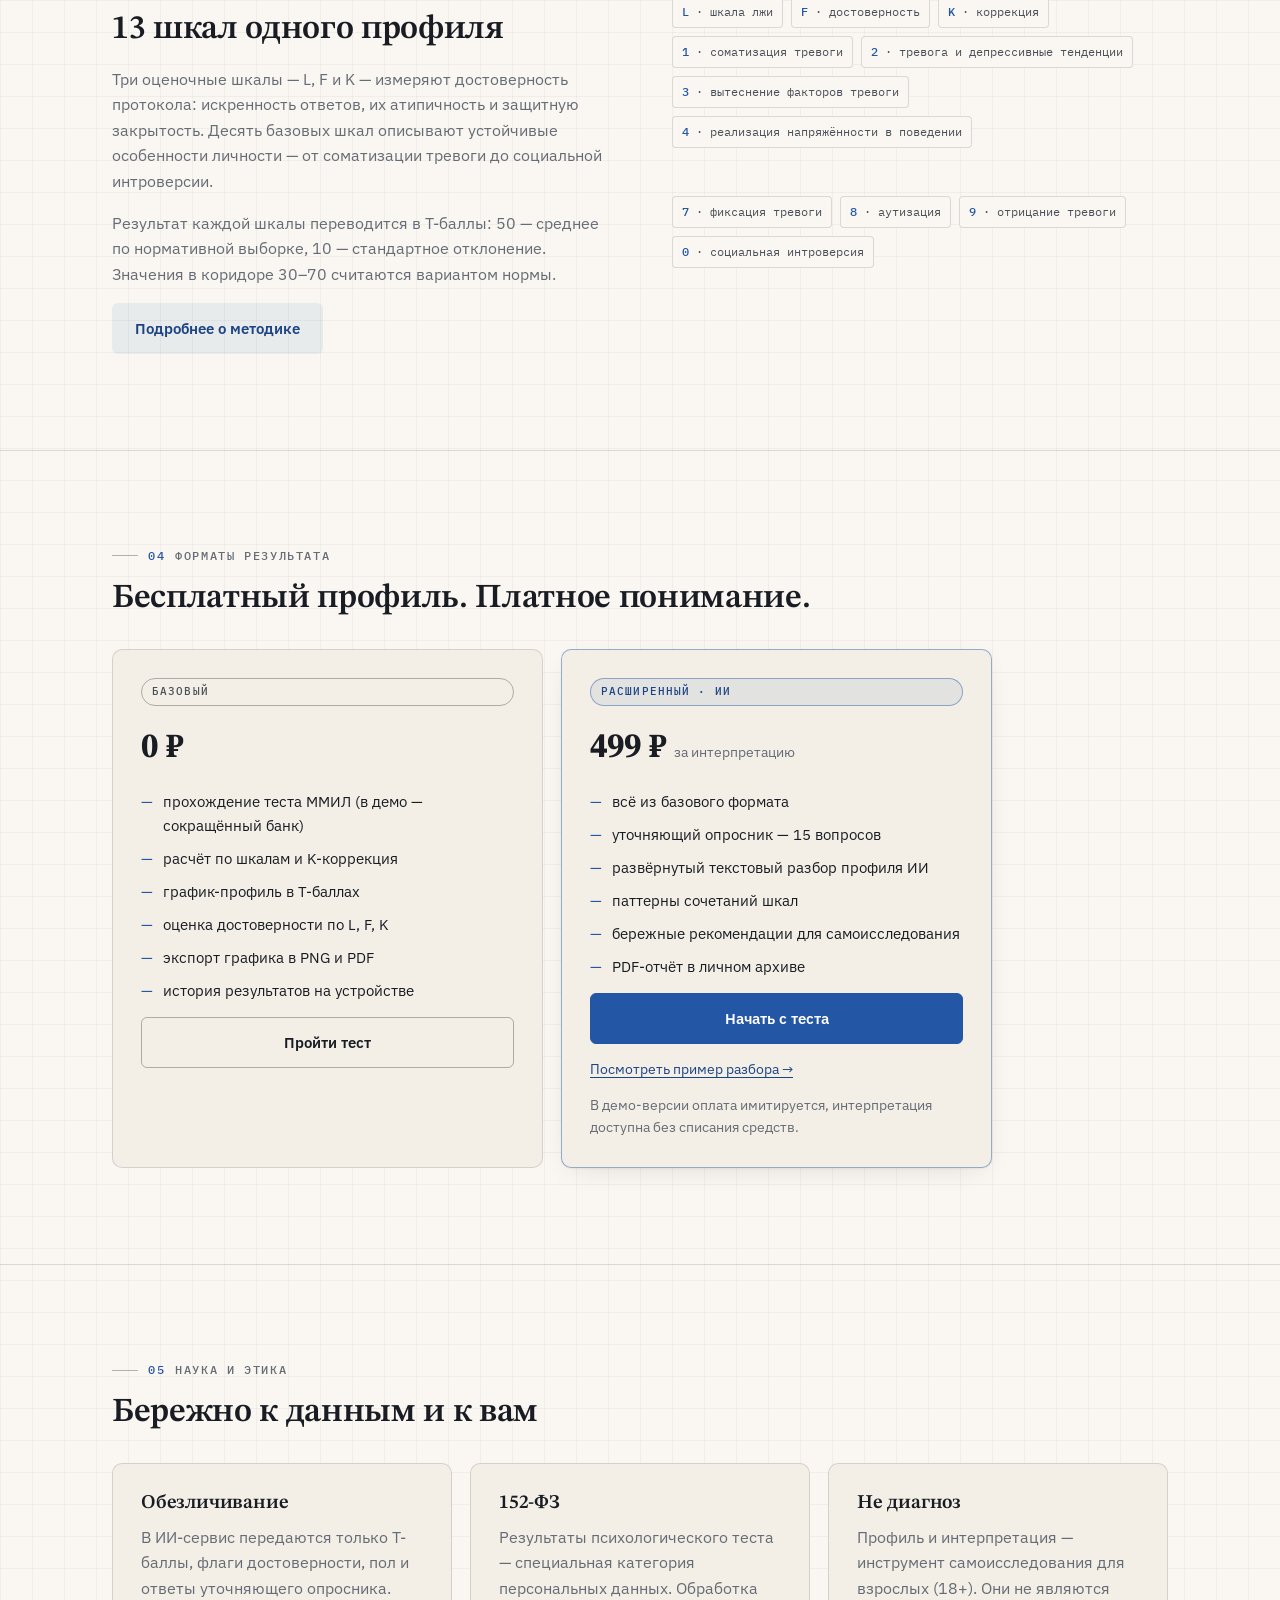
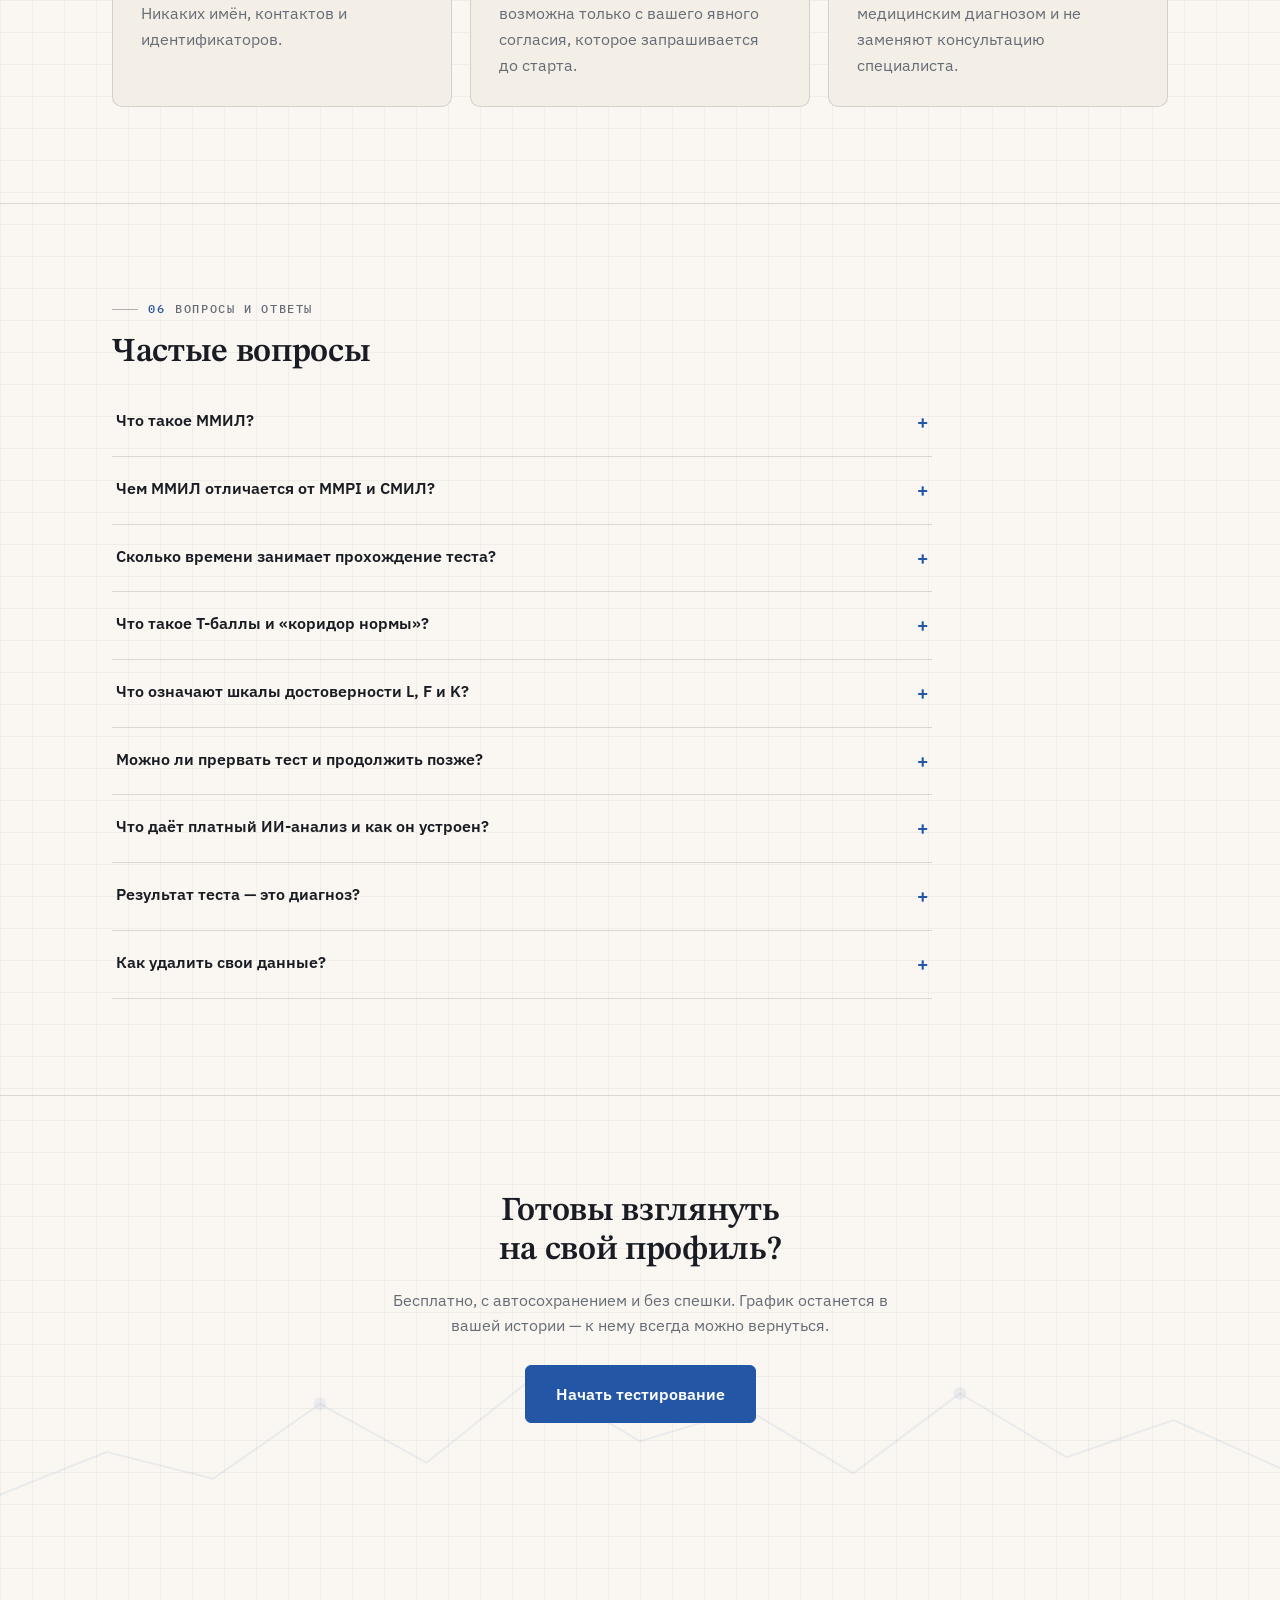
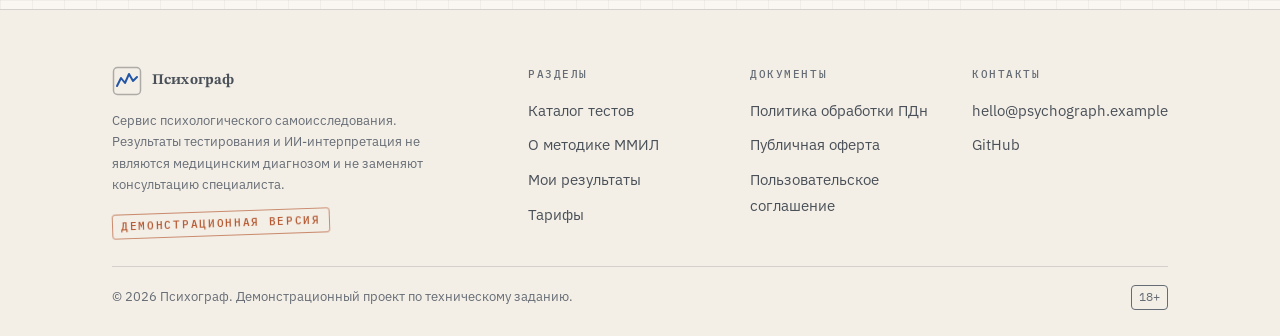
==== commit f869fa53: "Этап 4: пример ИИ-разбора, экран расчёта профиля, SEO-база Общий модуль report.js (генератор отчёта," ====
--- a/index.html
+++ b/index.html
@@ -172,6 +172,7 @@
             <li>PDF-отчёт в личном архиве</li>
           </ul>
           <a class="btn btn-primary" href="test.html">Начать с теста</a>
+          <a class="small" href="example.html">Посмотреть пример разбора →</a>
           <p class="small muted mb-0">В демо-версии оплата имитируется, интерпретация доступна без списания средств.</p>
         </div>
       </div>
--- a/assets/css/main.css
+++ b/assets/css/main.css
@@ -556,6 +556,21 @@
 .quiz-hint { text-align: center; font-size: 0.8rem; color: var(--ink-3); margin-top: 22px; }
 .quiz-hint kbd { font-family: var(--font-mono); border: 1px solid var(--hairline); border-radius: 3px; padding: 0 5px; }
 
+/* экран «расчёт профиля» */
+.calc-steps {
+  list-style: none; margin: 18px auto 4px; padding: 0;
+  max-width: 46ch; text-align: left;
+  display: flex; flex-direction: column; gap: 10px;
+}
+.calc-steps li {
+  font-family: var(--font-mono); font-size: 0.82rem; color: var(--ink-3);
+  display: flex; gap: 10px; align-items: baseline;
+  opacity: 0.45; transition: opacity 0.3s, color 0.3s;
+}
+.calc-steps li::before { content: "○"; color: var(--hairline-strong); flex: none; transition: color 0.3s; }
+.calc-steps li.done { opacity: 1; color: var(--ink-2); }
+.calc-steps li.done::before { content: "✓"; color: var(--ok); }
+
 /* стартовый экран теста */
 .consent-box { display: flex; flex-direction: column; gap: 14px; }
 .consent-box label.check {
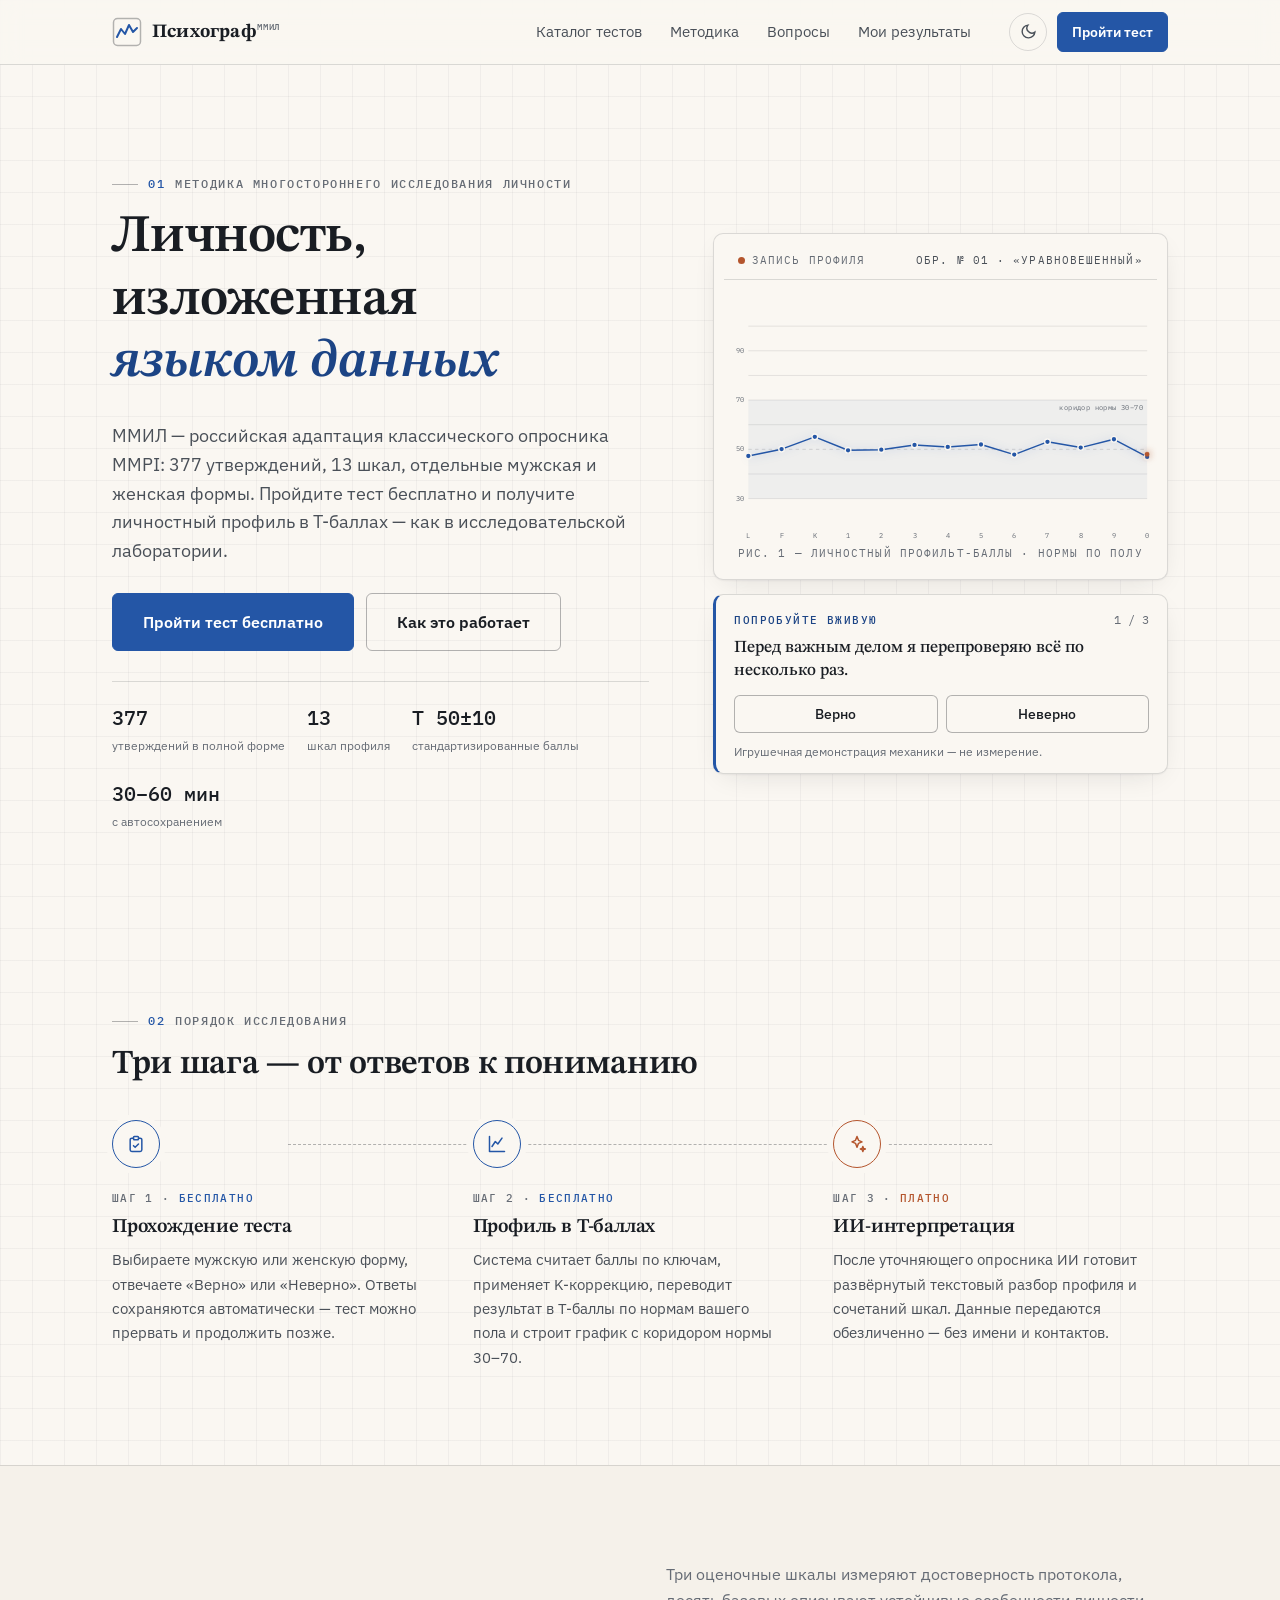
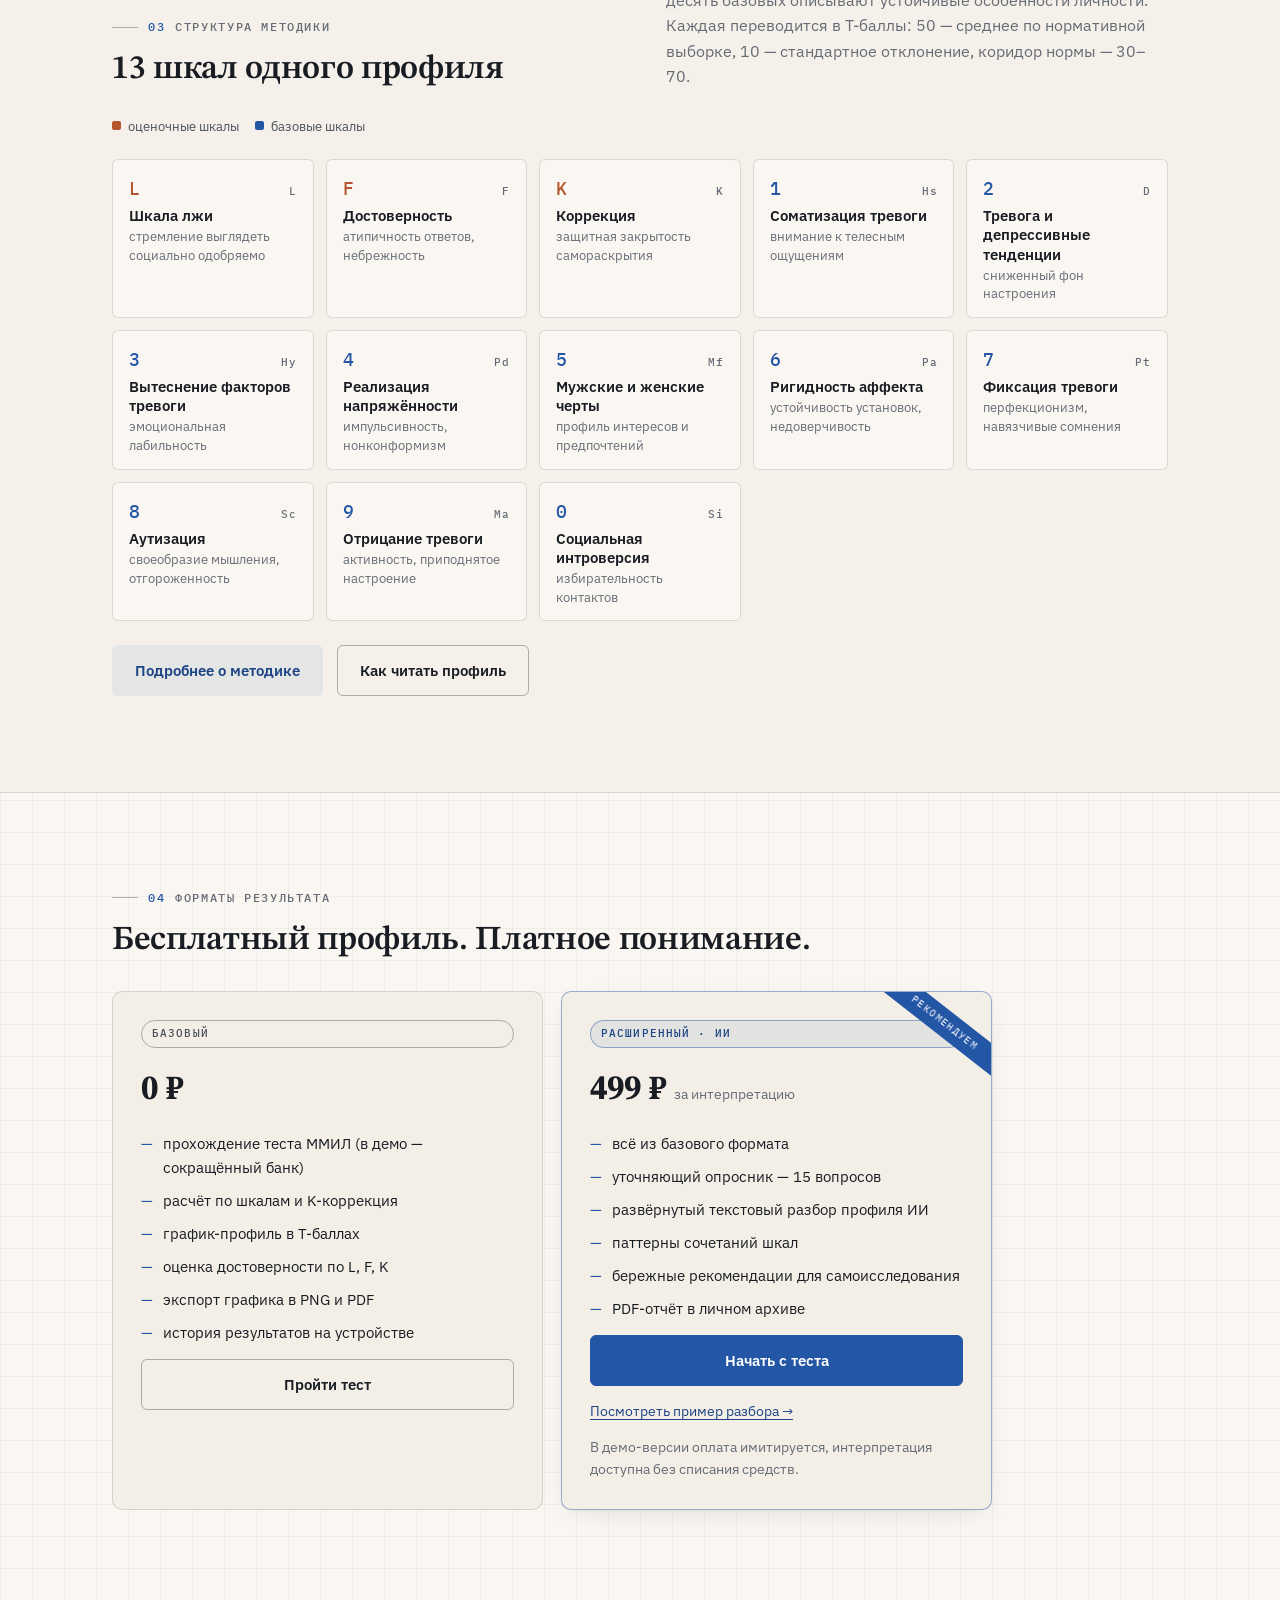
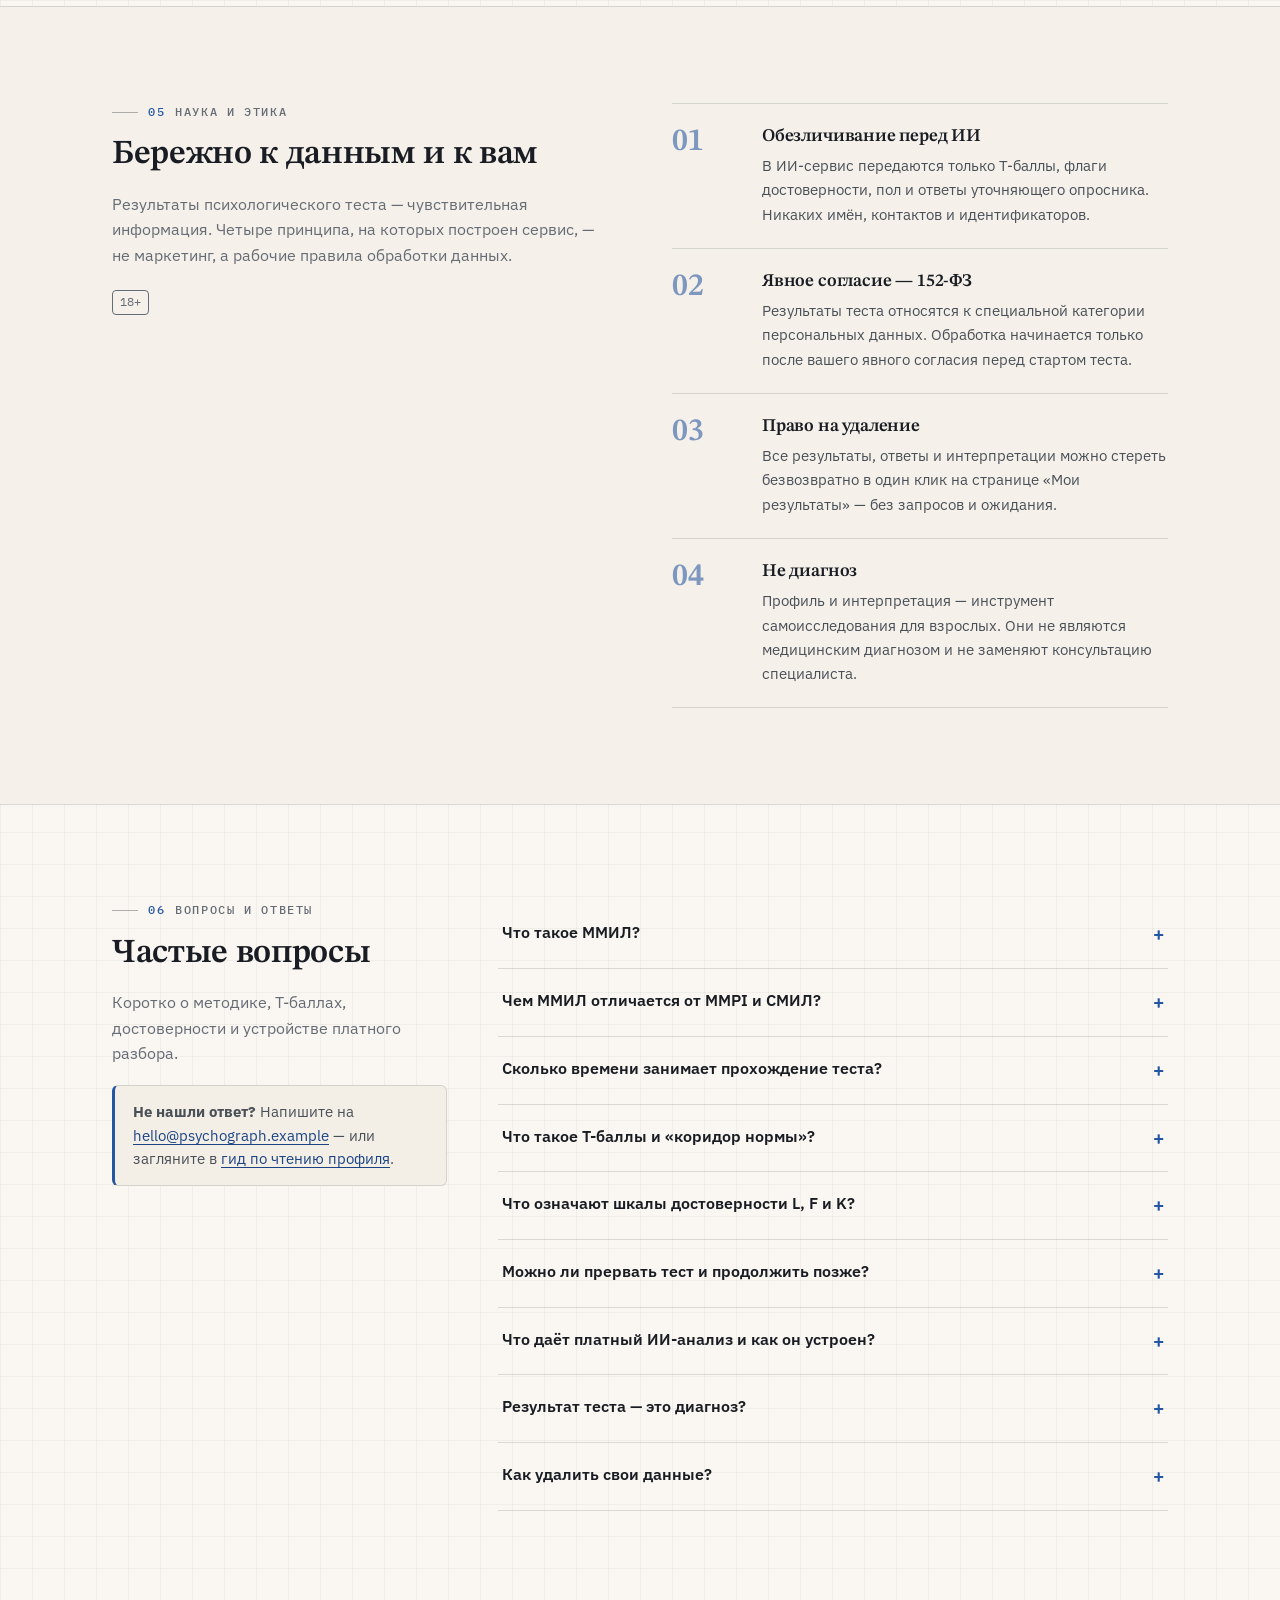
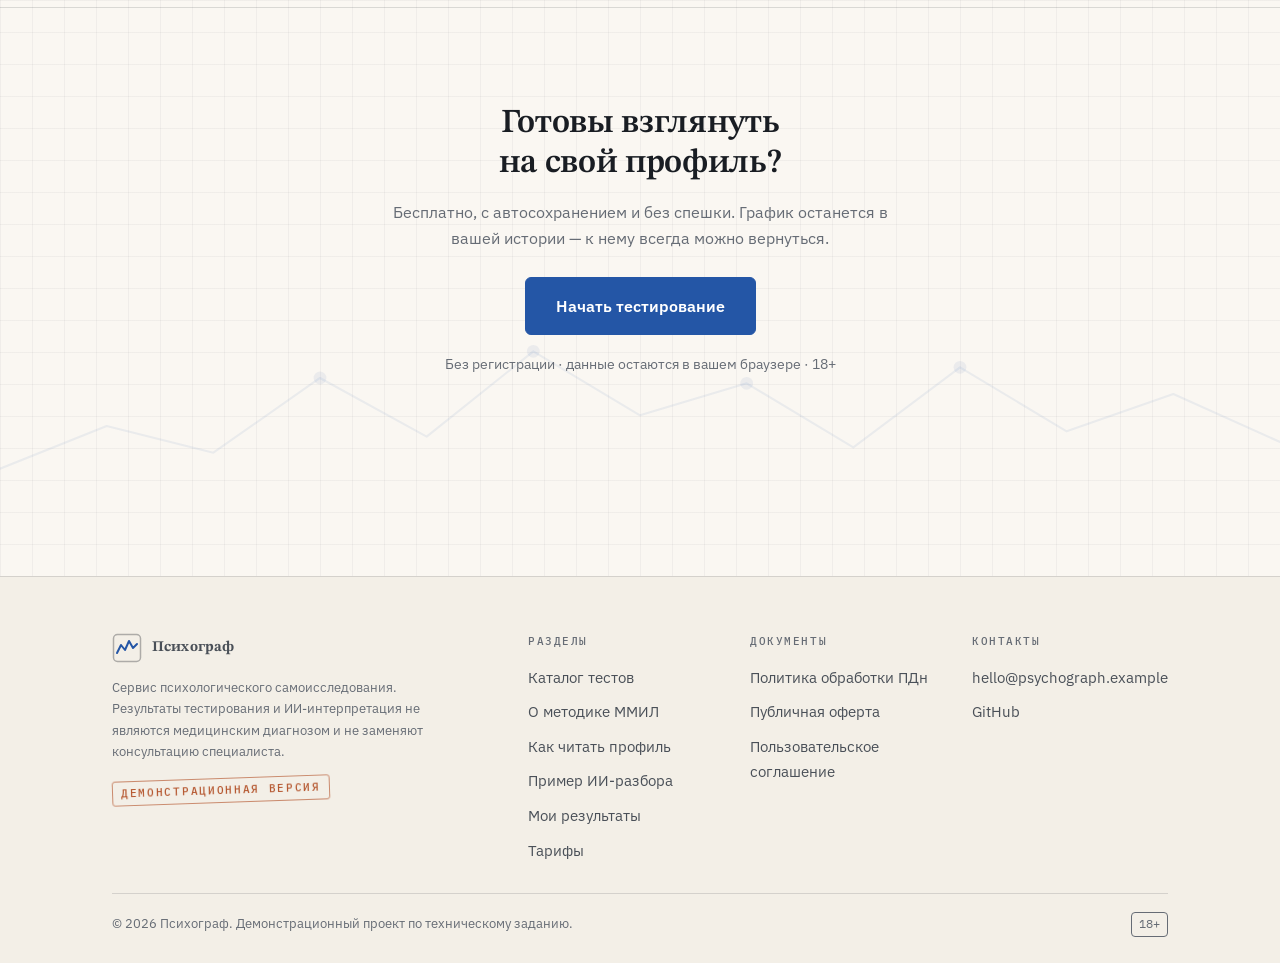
==== commit 3b70cf49: "Редизайн секций главной: процесс-рейл, карта шкал, принципы, FAQ-разворот 02 «Как это работает» — ла" ====
--- a/index.html
+++ b/index.html
@@ -85,58 +85,74 @@
     <div class="container">
       <div class="overline"><span class="num">02</span> Порядок исследования</div>
       <h2>Три шага — от ответов к пониманию</h2>
-      <div class="grid-3" style="margin-top:30px">
-        <div class="card step-card">
-          <span class="step-num">Шаг 1 / бесплатно</span>
+      <div class="process">
+        <div class="process-step">
+          <div class="ps-marker" aria-hidden="true">
+            <svg width="20" height="20" viewBox="0 0 24 24" fill="none" stroke="currentColor" stroke-width="1.8" stroke-linecap="round" stroke-linejoin="round"><path d="M9 5H7a2 2 0 0 0-2 2v12a2 2 0 0 0 2 2h10a2 2 0 0 0 2-2V7a2 2 0 0 0-2-2h-2"/><rect x="9" y="3" width="6" height="4" rx="1"/><path d="m9 14 2 2 4-4"/></svg>
+          </div>
+          <span class="ps-tag">Шаг 1 · <b>бесплатно</b></span>
           <h3>Прохождение теста</h3>
-          <p class="muted mb-0">Выбираете мужскую или женскую форму, отвечаете «Верно» или «Неверно».
+          <p>Выбираете мужскую или женскую форму, отвечаете «Верно» или «Неверно».
             Ответы сохраняются автоматически — тест можно прервать и продолжить позже.</p>
         </div>
-        <div class="card step-card">
-          <span class="step-num">Шаг 2 / бесплатно</span>
+        <div class="process-step">
+          <div class="ps-marker" aria-hidden="true">
+            <svg width="20" height="20" viewBox="0 0 24 24" fill="none" stroke="currentColor" stroke-width="1.8" stroke-linecap="round" stroke-linejoin="round"><path d="M3 3v18h18"/><polyline points="6 15 10 9 13 12 18 5"/></svg>
+          </div>
+          <span class="ps-tag">Шаг 2 · <b>бесплатно</b></span>
           <h3>Профиль в T-баллах</h3>
-          <p class="muted mb-0">Система считает баллы по ключам, применяет K-коррекцию, переводит результат
-            в T-баллы по нормам вашего пола и строит график-профиль с коридором нормы 30–70.</p>
-        </div>
-        <div class="card step-card">
-          <span class="step-num">Шаг 3 / платно</span>
+          <p>Система считает баллы по ключам, применяет K-коррекцию, переводит результат
+            в T-баллы по нормам вашего пола и строит график с коридором нормы 30–70.</p>
+        </div>
+        <div class="process-step">
+          <div class="ps-marker" aria-hidden="true">
+            <svg width="20" height="20" viewBox="0 0 24 24" fill="none" stroke="currentColor" stroke-width="1.8" stroke-linecap="round" stroke-linejoin="round"><path d="M12 3l1.8 4.6L18 9.4l-4.2 1.8L12 16l-1.8-4.8L6 9.4l4.2-1.8z"/><path d="M19 15l.9 2.3L22 18l-2.1.7L19 21l-.9-2.3L16 18l2.1-.7z"/></svg>
+          </div>
+          <span class="ps-tag">Шаг 3 · <b>платно</b></span>
           <h3>ИИ-интерпретация</h3>
-          <p class="muted mb-0">После короткого уточняющего опросника искусственный интеллект готовит развёрнутый
-            текстовый разбор профиля. Данные передаются обезличенно — без имени и контактов.</p>
+          <p>После уточняющего опросника ИИ готовит развёрнутый текстовый разбор профиля
+            и сочетаний шкал. Данные передаются обезличенно — без имени и контактов.</p>
         </div>
       </div>
     </div>
   </section>
 
   <!-- ШКАЛЫ -->
-  <section class="section">
-    <div class="container">
-      <div class="grid-2" style="gap:clamp(28px,5vw,64px);align-items:start">
+  <section class="section section-tint">
+    <div class="container">
+      <div class="grid-2" style="gap:clamp(24px,4vw,56px);align-items:end;margin-bottom:26px">
         <div>
           <div class="overline"><span class="num">03</span> Структура методики</div>
-          <h2>13 шкал одного профиля</h2>
-          <p class="muted">Три оценочные шкалы — L, F и K — измеряют достоверность протокола: искренность ответов,
-            их атипичность и защитную закрытость. Десять базовых шкал описывают устойчивые особенности личности —
-            от соматизации тревоги до социальной интроверсии.</p>
-          <p class="muted">Результат каждой шкалы переводится в T-баллы: 50 — среднее по нормативной выборке,
-            10 — стандартное отклонение. Значения в коридоре 30–70 считаются вариантом нормы.</p>
-          <a class="btn btn-soft" href="about.html">Подробнее о методике</a>
-        </div>
-        <div class="scale-strip" id="scales-strip" aria-label="Шкалы методики">
-          <span class="scale-chip"><b>L</b> · шкала лжи</span>
-          <span class="scale-chip"><b>F</b> · достоверность</span>
-          <span class="scale-chip"><b>K</b> · коррекция</span>
-          <span class="scale-chip"><b>1</b> · соматизация тревоги</span>
-          <span class="scale-chip"><b>2</b> · тревога и депрессивные тенденции</span>
-          <span class="scale-chip"><b>3</b> · вытеснение факторов тревоги</span>
-          <span class="scale-chip"><b>4</b> · реализация напряжённости в поведении</span>
-          <span class="scale-chip"><b>5</b> · мужские и женские черты</span>
-          <span class="scale-chip"><b>6</b> · ригидность аффекта</span>
-          <span class="scale-chip"><b>7</b> · фиксация тревоги</span>
-          <span class="scale-chip"><b>8</b> · аутизация</span>
-          <span class="scale-chip"><b>9</b> · отрицание тревоги</span>
-          <span class="scale-chip"><b>0</b> · социальная интроверсия</span>
-        </div>
+          <h2 class="mb-0">13 шкал одного профиля</h2>
+        </div>
+        <div>
+          <p class="muted mb-0">Три оценочные шкалы измеряют достоверность протокола, десять базовых описывают
+            устойчивые особенности личности. Каждая переводится в T-баллы: 50 — среднее по нормативной
+            выборке, 10 — стандартное отклонение, коридор нормы — 30–70.</p>
+        </div>
+      </div>
+      <div class="scale-legend" aria-hidden="true">
+        <span><span class="dot validity"></span>оценочные шкалы</span>
+        <span><span class="dot clinical"></span>базовые шкалы</span>
+      </div>
+      <div class="scale-grid" aria-label="Шкалы методики ММИЛ">
+        <div class="scale-card" data-group="validity"><span class="sc-code">L <span class="sc-mmpi">L</span></span><b>Шкала лжи</b><span class="sc-desc">стремление выглядеть социально одобряемо</span></div>
+        <div class="scale-card" data-group="validity"><span class="sc-code">F <span class="sc-mmpi">F</span></span><b>Достоверность</b><span class="sc-desc">атипичность ответов, небрежность</span></div>
+        <div class="scale-card" data-group="validity"><span class="sc-code">K <span class="sc-mmpi">K</span></span><b>Коррекция</b><span class="sc-desc">защитная закрытость самораскрытия</span></div>
+        <div class="scale-card" data-group="clinical"><span class="sc-code">1 <span class="sc-mmpi">Hs</span></span><b>Соматизация тревоги</b><span class="sc-desc">внимание к телесным ощущениям</span></div>
+        <div class="scale-card" data-group="clinical"><span class="sc-code">2 <span class="sc-mmpi">D</span></span><b>Тревога и депрессивные тенденции</b><span class="sc-desc">сниженный фон настроения</span></div>
+        <div class="scale-card" data-group="clinical"><span class="sc-code">3 <span class="sc-mmpi">Hy</span></span><b>Вытеснение факторов тревоги</b><span class="sc-desc">эмоциональная лабильность</span></div>
+        <div class="scale-card" data-group="clinical"><span class="sc-code">4 <span class="sc-mmpi">Pd</span></span><b>Реализация напряжённости</b><span class="sc-desc">импульсивность, нонконформизм</span></div>
+        <div class="scale-card" data-group="clinical"><span class="sc-code">5 <span class="sc-mmpi">Mf</span></span><b>Мужские и женские черты</b><span class="sc-desc">профиль интересов и предпочтений</span></div>
+        <div class="scale-card" data-group="clinical"><span class="sc-code">6 <span class="sc-mmpi">Pa</span></span><b>Ригидность аффекта</b><span class="sc-desc">устойчивость установок, недоверчивость</span></div>
+        <div class="scale-card" data-group="clinical"><span class="sc-code">7 <span class="sc-mmpi">Pt</span></span><b>Фиксация тревоги</b><span class="sc-desc">перфекционизм, навязчивые сомнения</span></div>
+        <div class="scale-card" data-group="clinical"><span class="sc-code">8 <span class="sc-mmpi">Sc</span></span><b>Аутизация</b><span class="sc-desc">своеобразие мышления, отгороженность</span></div>
+        <div class="scale-card" data-group="clinical"><span class="sc-code">9 <span class="sc-mmpi">Ma</span></span><b>Отрицание тревоги</b><span class="sc-desc">активность, приподнятое настроение</span></div>
+        <div class="scale-card" data-group="clinical"><span class="sc-code">0 <span class="sc-mmpi">Si</span></span><b>Социальная интроверсия</b><span class="sc-desc">избирательность контактов</span></div>
+      </div>
+      <div style="display:flex;gap:14px;flex-wrap:wrap;margin-top:24px">
+        <a class="btn btn-soft" href="about.html">Подробнее о методике</a>
+        <a class="btn btn-ghost" href="guide.html">Как читать профиль</a>
       </div>
     </div>
   </section>
@@ -161,6 +177,7 @@
           <a class="btn btn-ghost" href="test.html">Пройти тест</a>
         </div>
         <div class="card price-card featured">
+          <span class="price-stamp" aria-hidden="true">рекомендуем</span>
           <span class="badge badge-accent">Расширенный · ИИ</span>
           <div class="price">499 ₽ <small>за интерпретацию</small></div>
           <ul>
@@ -180,25 +197,49 @@
   </section>
 
   <!-- ЭТИКА -->
-  <section class="section">
-    <div class="container">
-      <div class="overline"><span class="num">05</span> Наука и этика</div>
-      <h2>Бережно к данным и к вам</h2>
-      <div class="grid-3" style="margin-top:30px">
-        <div class="card">
-          <h3>Обезличивание</h3>
-          <p class="muted mb-0">В ИИ-сервис передаются только T-баллы, флаги достоверности, пол и ответы
-            уточняющего опросника. Никаких имён, контактов и идентификаторов.</p>
-        </div>
-        <div class="card">
-          <h3>152-ФЗ</h3>
-          <p class="muted mb-0">Результаты психологического теста — специальная категория персональных данных.
-            Обработка возможна только с вашего явного согласия, которое запрашивается до старта.</p>
-        </div>
-        <div class="card">
-          <h3>Не диагноз</h3>
-          <p class="muted mb-0">Профиль и интерпретация — инструмент самоисследования для взрослых (18+).
-            Они не являются медицинским диагнозом и не заменяют консультацию специалиста.</p>
+  <section class="section section-tint">
+    <div class="container">
+      <div class="grid-2" style="gap:clamp(28px,5vw,72px);align-items:start">
+        <div>
+          <div class="overline"><span class="num">05</span> Наука и этика</div>
+          <h2>Бережно к данным и к вам</h2>
+          <p class="muted">Результаты психологического теста — чувствительная информация.
+            Четыре принципа, на которых построен сервис, — не маркетинг, а рабочие правила обработки данных.</p>
+          <span class="age-badge" style="margin-top:6px;display:inline-block">18+</span>
+        </div>
+        <div class="principles">
+          <div class="principle">
+            <span class="pr-num" aria-hidden="true">01</span>
+            <div>
+              <h3>Обезличивание перед ИИ</h3>
+              <p>В ИИ-сервис передаются только T-баллы, флаги достоверности, пол и ответы уточняющего
+                опросника. Никаких имён, контактов и идентификаторов.</p>
+            </div>
+          </div>
+          <div class="principle">
+            <span class="pr-num" aria-hidden="true">02</span>
+            <div>
+              <h3>Явное согласие — 152-ФЗ</h3>
+              <p>Результаты теста относятся к специальной категории персональных данных.
+                Обработка начинается только после вашего явного согласия перед стартом теста.</p>
+            </div>
+          </div>
+          <div class="principle">
+            <span class="pr-num" aria-hidden="true">03</span>
+            <div>
+              <h3>Право на удаление</h3>
+              <p>Все результаты, ответы и интерпретации можно стереть безвозвратно в один клик
+                на странице «Мои результаты» — без запросов и ожидания.</p>
+            </div>
+          </div>
+          <div class="principle">
+            <span class="pr-num" aria-hidden="true">04</span>
+            <div>
+              <h3>Не диагноз</h3>
+              <p>Профиль и интерпретация — инструмент самоисследования для взрослых. Они не являются
+                медицинским диагнозом и не заменяют консультацию специалиста.</p>
+            </div>
+          </div>
         </div>
       </div>
     </div>
@@ -207,9 +248,18 @@
   <!-- FAQ -->
   <section class="section" id="faq">
     <div class="container">
-      <div class="overline"><span class="num">06</span> Вопросы и ответы</div>
-      <h2>Частые вопросы</h2>
-      <div style="max-width:820px;margin-top:14px">
+      <div class="faq-layout">
+        <div class="faq-aside">
+          <div class="overline"><span class="num">06</span> Вопросы и ответы</div>
+          <h2>Частые вопросы</h2>
+          <p class="muted">Коротко о методике, T-баллах, достоверности и устройстве платного разбора.</p>
+          <div class="callout">
+            <p class="mb-0"><strong>Не нашли ответ?</strong> Напишите на
+              <a href="mailto:hello@psychograph.example">hello@psychograph.example</a> — или загляните в
+              <a href="guide.html">гид по чтению профиля</a>.</p>
+          </div>
+        </div>
+        <div>
         <!--CONTENT:faq-->
 <details class="faq-item"><summary>Что такое ММИЛ?</summary><div class="faq-body"><p>ММИЛ — «Методика многостороннего исследования личности», российская адаптация американского опросника MMPI, выполненная Ф. Б. Березиным, М. П. Мирошниковым и Р. В. Рожанцом. Она включает 377 утверждений, на каждое из которых нужно ответить «верно» или «неверно» применительно к себе.</p><p>Результат представляется в виде профиля из 13 шкал: трёх оценочных (достоверности) и десяти базовых, описывающих устойчивые особенности личности и актуальное психическое состояние.</p></div></details>
 <details class="faq-item"><summary>Чем ММИЛ отличается от MMPI и СМИЛ?</summary><div class="faq-body"><p>Оригинальный MMPI создан в США в 1940-е годы и содержит более 500 утверждений. ММИЛ — не простой перевод, а научная адаптация: авторы отобрали 377 утверждений, переработали формулировки с учётом языковых и культурных различий и собрали собственные нормы на отечественной выборке.</p><p>СМИЛ — другая известная адаптация MMPI, выполненная Л. Н. Собчик; она ближе к полной версии опросника и использует несколько иную интерпретационную модель. ММИЛ и СМИЛ — родственные, но самостоятельные методики со своими нормами, поэтому их результаты нельзя напрямую сравнивать между собой.</p></div></details>
@@ -221,6 +271,7 @@
 <details class="faq-item"><summary>Результат теста — это диагноз?</summary><div class="faq-body"><p>Нет. ММИЛ — инструмент психологического самоисследования, а не медицинской диагностики. Ни профиль, ни ИИ-интерпретация не являются медицинским заключением и не заменяют консультацию врача-психиатра, психотерапевта или клинического психолога.</p><p>Если результаты вас встревожили или вы испытываете выраженный дискомфорт, обратитесь к специалисту — очная консультация всегда информативнее любого опросника.</p></div></details>
 <details class="faq-item"><summary>Как удалить свои данные?</summary><div class="faq-body"><p>В демо-версии все данные — ответы, профили и интерпретации — хранятся только локально в вашем браузере и никуда не отправляются. Удалить их можно в любой момент кнопкой «Удалить все данные» на странице «Мои результаты» — безвозвратно.</p><p>В боевой версии с личным кабинетом удаление аккаунта и всех связанных данных выполняется в настройках кабинета или запросом в поддержку (право на удаление по 152-ФЗ). Обезличенные данные, переданные в ИИ-сервис, к вам не привязаны и вашу личность не раскрывают.</p></div></details>
 <!--/CONTENT:faq-->
+        </div>
       </div>
     </div>
   </section>
@@ -236,6 +287,7 @@
       <p class="muted" style="max-width:52ch;margin-inline:auto">Бесплатно, с автосохранением и без спешки.
         График останется в вашей истории — к нему всегда можно вернуться.</p>
       <a class="btn btn-primary btn-lg" href="test.html" style="margin-top:10px">Начать тестирование</a>
+      <p class="small muted" style="margin-top:18px">Без регистрации · данные остаются в вашем браузере · 18+</p>
     </div>
   </section>
 </main>
--- a/assets/css/main.css
+++ b/assets/css/main.css
@@ -457,24 +457,108 @@
 .grid-2 { display: grid; grid-template-columns: repeat(2, 1fr); gap: 18px; }
 @media (max-width: 860px) { .grid-3 { grid-template-columns: 1fr; } .grid-2 { grid-template-columns: 1fr; } }
 
-.step-card { position: relative; padding-top: 54px; }
-.step-card .step-num {
-  position: absolute; top: 18px; left: 22px;
-  font-family: var(--font-mono); font-size: 0.8rem; color: var(--accent);
-}
-.step-card .step-num::after { content: ""; display: block; width: 30px; height: 1px; background: var(--hairline-strong); margin-top: 6px; }
-
-.scale-strip {
-  display: flex; flex-wrap: wrap; gap: 8px; margin-top: 18px;
-}
-.scale-chip {
-  font-family: var(--font-mono); font-size: 0.78rem;
-  border: 1px solid var(--hairline); border-radius: 4px;
-  padding: 5px 9px; color: var(--ink-2); background: var(--paper);
-  cursor: default; transition: border-color 0.15s, color 0.15s, transform 0.15s;
-}
-.scale-chip:hover { border-color: var(--accent); color: var(--accent-ink); transform: translateY(-2px); }
-.scale-chip b { color: var(--accent); font-weight: 500; }
+/* тонированная полоса для ритма страницы */
+.section-tint {
+  background: color-mix(in srgb, var(--paper-2) 72%, var(--paper));
+}
+
+/* --- 02: процесс-рейл (лабораторный протокол) --- */
+.process { position: relative; display: grid; grid-template-columns: repeat(3, 1fr); gap: 26px; margin-top: 36px; }
+.process::before {
+  content: ""; position: absolute; top: 24px; left: calc(16.66% ); right: calc(16.66%);
+  border-top: 1.5px dashed var(--hairline-strong); z-index: 0;
+}
+.process-step { position: relative; z-index: 1; }
+.ps-marker {
+  width: 48px; height: 48px; border-radius: 50%;
+  background: var(--paper); border: 1.5px solid var(--accent);
+  display: flex; align-items: center; justify-content: center;
+  color: var(--accent); margin-bottom: 16px;
+  box-shadow: 0 0 0 6px var(--paper);
+}
+.process-step:nth-child(3) .ps-marker { border-color: var(--accent-2); color: var(--accent-2); }
+.ps-tag {
+  display: inline-block; font-family: var(--font-mono); font-size: 0.7rem; font-weight: 500;
+  letter-spacing: 0.12em; text-transform: uppercase; color: var(--ink-3); margin-bottom: 8px;
+}
+.ps-tag b { color: var(--accent); font-weight: 500; }
+.process-step:nth-child(3) .ps-tag b { color: var(--accent-2); }
+.process-step h3 { margin-bottom: 8px; }
+.process-step p { color: var(--ink-2); font-size: 0.95rem; margin: 0; max-width: 34ch; }
+@media (max-width: 860px) {
+  .process { grid-template-columns: 1fr; gap: 34px; padding-left: 24px; }
+  .process::before {
+    top: 24px; bottom: 24px; left: 24px; right: auto; width: 0;
+    border-top: none; border-left: 1.5px dashed var(--hairline-strong);
+  }
+  .process-step { padding-left: 40px; }
+  .ps-marker { position: absolute; left: -48px; top: -4px; }
+}
+
+/* --- 03: карта шкал --- */
+.scale-legend { display: flex; flex-wrap: wrap; gap: 16px; margin: 6px 0 22px; font-size: 0.82rem; color: var(--ink-2); }
+.scale-legend .dot { display: inline-block; width: 9px; height: 9px; border-radius: 2px; margin-right: 7px; vertical-align: 1px; }
+.scale-legend .dot.validity { background: var(--accent-2); }
+.scale-legend .dot.clinical { background: var(--accent); }
+.scale-grid {
+  display: grid; grid-template-columns: repeat(auto-fill, minmax(200px, 1fr)); gap: 12px;
+}
+.scale-card {
+  position: relative;
+  background: var(--paper); border: 1px solid var(--hairline); border-radius: var(--radius);
+  padding: 14px 16px 13px;
+  display: flex; flex-direction: column; gap: 3px;
+  transition: transform 0.16s ease, border-color 0.16s ease, box-shadow 0.16s ease;
+}
+.scale-card:hover { transform: translateY(-3px); border-color: var(--hairline-strong); box-shadow: var(--shadow-card); }
+.scale-card .sc-code {
+  font-family: var(--font-mono); font-size: 1.15rem; font-weight: 500; color: var(--accent);
+  display: flex; align-items: baseline; justify-content: space-between;
+}
+.scale-card[data-group="validity"] .sc-code { color: var(--accent-2); }
+.scale-card .sc-mmpi { font-size: 0.68rem; color: var(--ink-3); letter-spacing: 0.08em; }
+.scale-card b { font-size: 0.92rem; font-weight: 600; line-height: 1.3; }
+.scale-card span.sc-desc { font-size: 0.8rem; color: var(--ink-3); line-height: 1.45; }
+.scale-card::after {
+  content: ""; position: absolute; left: 16px; right: 16px; bottom: 0;
+  height: 2px; border-radius: 2px 2px 0 0;
+  background: var(--accent); opacity: 0; transition: opacity 0.16s;
+}
+.scale-card[data-group="validity"]::after { background: var(--accent-2); }
+.scale-card:hover::after { opacity: 0.9; }
+
+/* --- 05: принципы (редакторский список) --- */
+.principles { display: flex; flex-direction: column; }
+.principle {
+  display: grid; grid-template-columns: 72px 1fr; gap: 18px;
+  padding: 22px 0; border-top: 1px solid var(--hairline);
+}
+.principle:last-child { border-bottom: 1px solid var(--hairline); }
+.principle .pr-num {
+  font-family: var(--font-display); font-size: 2rem; font-weight: 600;
+  color: color-mix(in srgb, var(--accent) 55%, var(--paper-3)); line-height: 1;
+}
+.principle h3 { margin-bottom: 6px; font-size: 1.12rem; }
+.principle p { margin: 0; color: var(--ink-2); font-size: 0.95rem; max-width: 56ch; }
+@media (max-width: 560px) { .principle { grid-template-columns: 48px 1fr; gap: 12px; } .principle .pr-num { font-size: 1.5rem; } }
+
+/* --- 06: FAQ-разворот --- */
+.faq-layout { display: grid; grid-template-columns: minmax(0, 4fr) minmax(0, 8fr); gap: clamp(24px, 4vw, 56px); align-items: start; }
+.faq-aside { position: sticky; top: calc(var(--header-h) + 24px); }
+.faq-aside .callout { margin-top: 18px; }
+@media (max-width: 860px) { .faq-layout { grid-template-columns: 1fr; } .faq-aside { position: static; } }
+
+/* --- 04: тарифы, полировка --- */
+.price-card { transition: transform 0.18s ease, box-shadow 0.18s ease; }
+.price-card:hover { transform: translateY(-3px); box-shadow: var(--shadow-card); }
+.price-card.featured { position: relative; overflow: hidden; }
+.price-card.featured .price-stamp {
+  position: absolute; top: 18px; right: -34px; transform: rotate(38deg);
+  background: var(--accent); color: #fff;
+  font-family: var(--font-mono); font-size: 0.62rem; letter-spacing: 0.14em; text-transform: uppercase;
+  padding: 5px 40px;
+}
+[data-theme="dark"] .price-card.featured .price-stamp { color: #10131A; }
 
 /* тарифы */
 .price-card { display: flex; flex-direction: column; gap: 14px; }
@@ -706,6 +790,17 @@
 .history-item .actions { display: flex; gap: 8px; flex-wrap: wrap; }
 .empty-state { text-align: center; padding: 60px 20px; color: var(--ink-3); }
 .empty-state .glyph { font-family: var(--font-mono); font-size: 2rem; color: var(--hairline-strong); letter-spacing: 0.2em; }
+
+/* выбор результатов для сравнения */
+.cmp-pick {
+  display: inline-flex; align-items: center; gap: 7px;
+  font-family: var(--font-mono); font-size: 0.76rem; color: var(--ink-2);
+  border: 1px solid var(--hairline-strong); border-radius: var(--radius);
+  padding: 7px 12px; cursor: pointer; user-select: none;
+}
+.cmp-pick input { accent-color: var(--accent); width: 15px; height: 15px; margin: 0; }
+.cmp-pick:has(input:checked) { border-color: var(--accent); background: var(--accent-soft); color: var(--accent-ink); }
+.cmp-pick:has(input:disabled) { opacity: 0.45; cursor: not-allowed; }
 
 /* ============ статьи / правовые ============ */
 .prose { max-width: 74ch; }
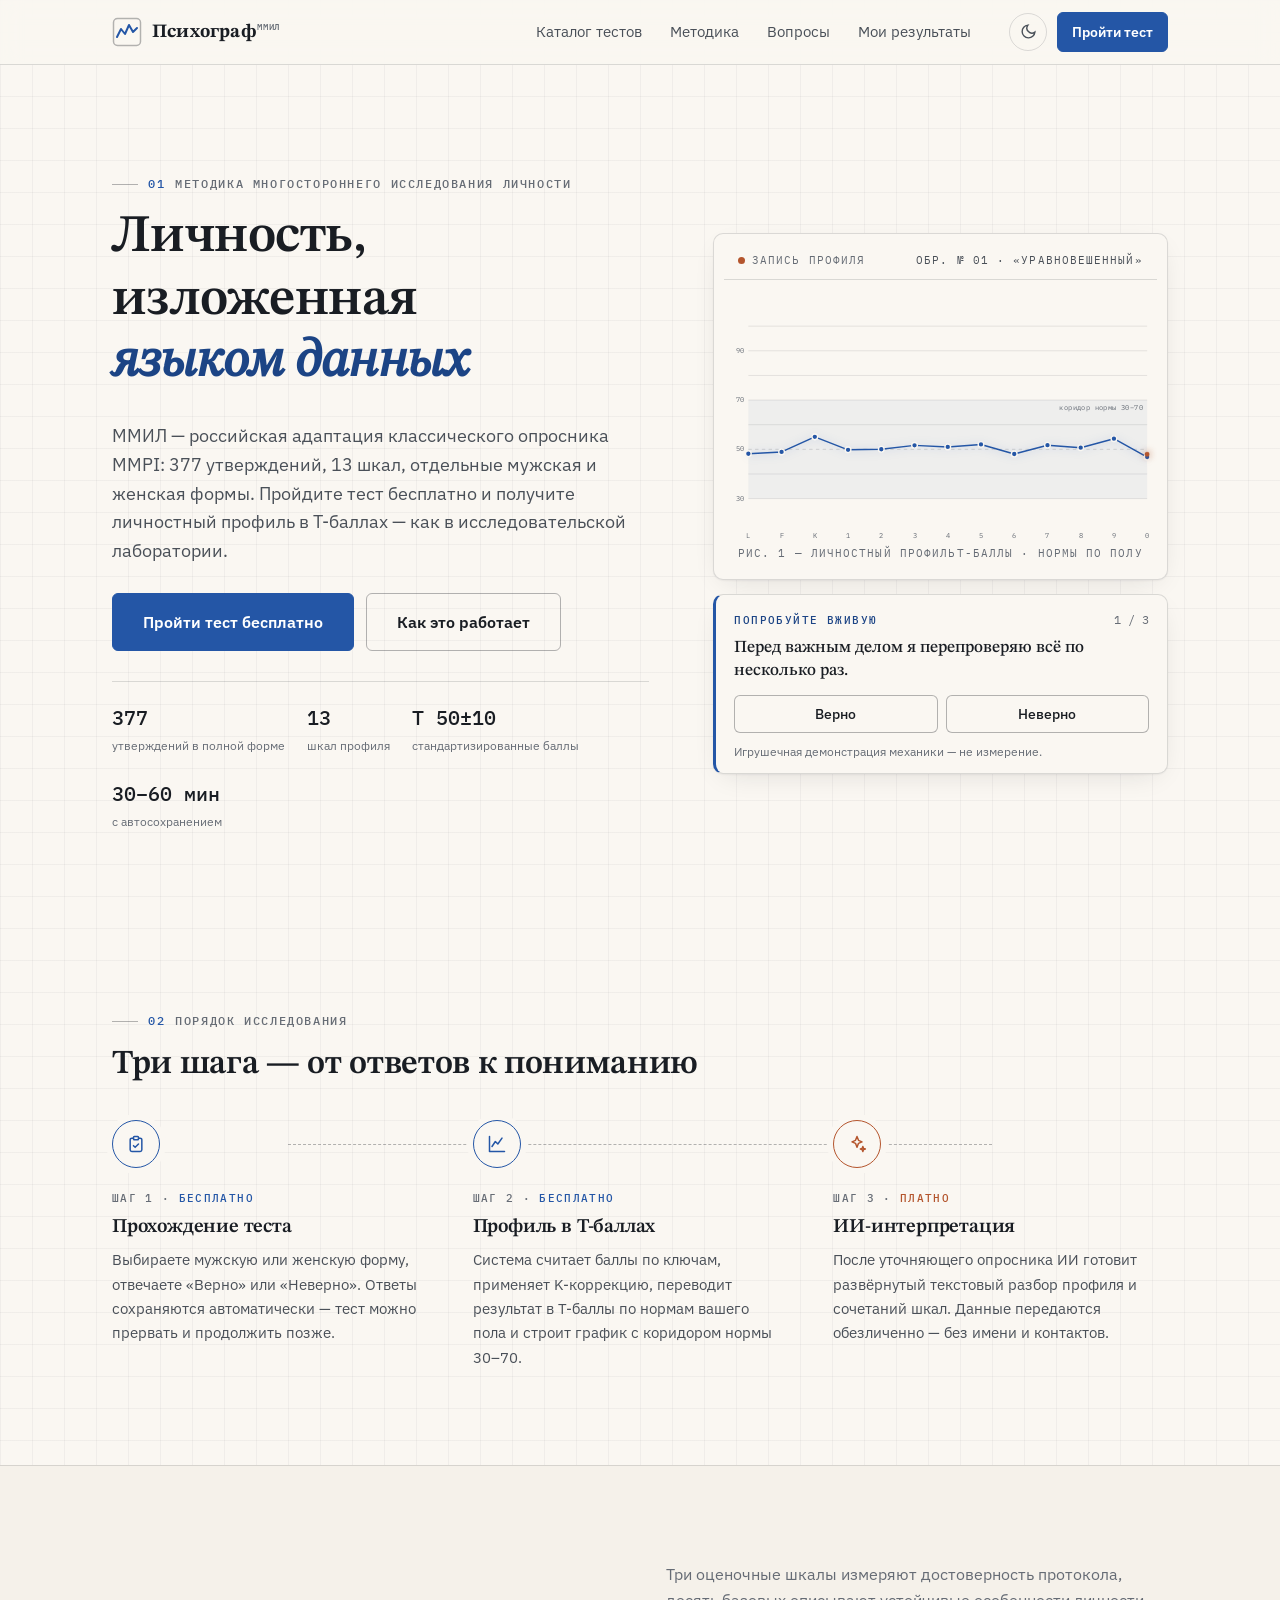
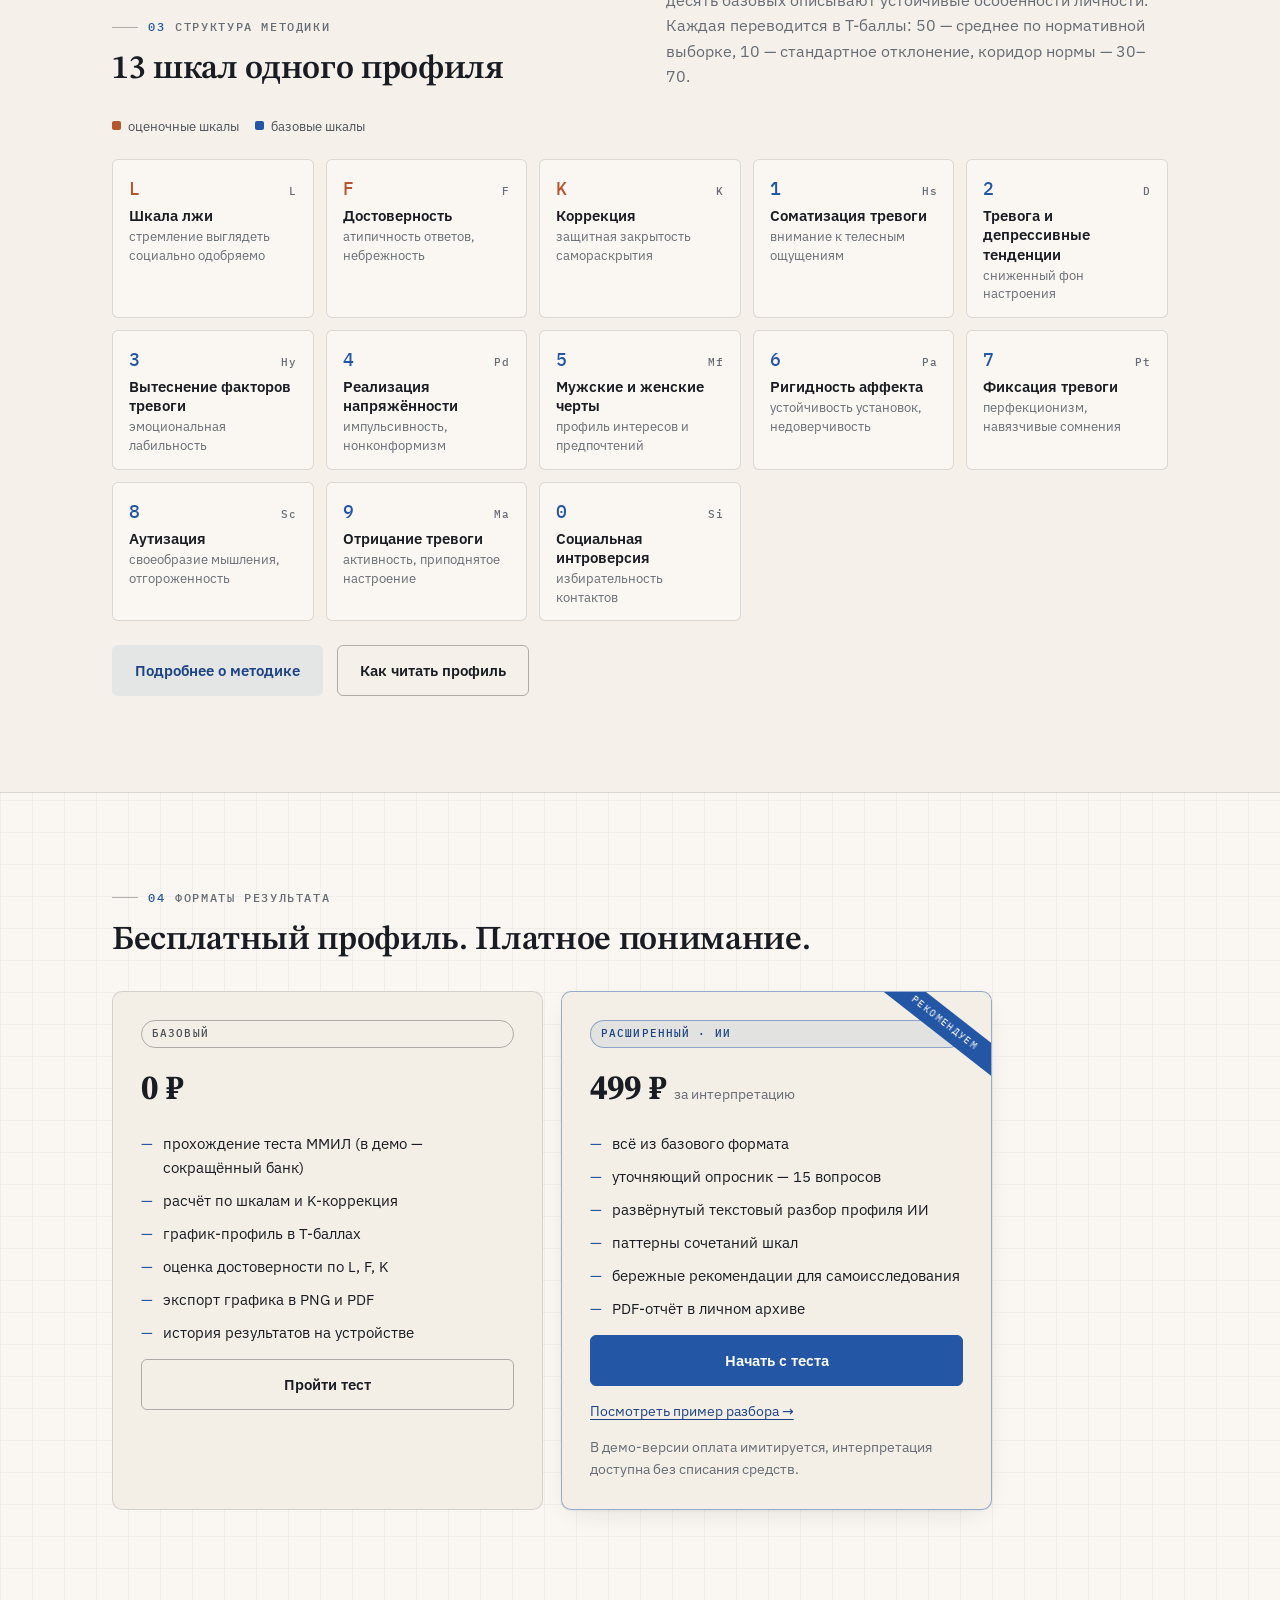
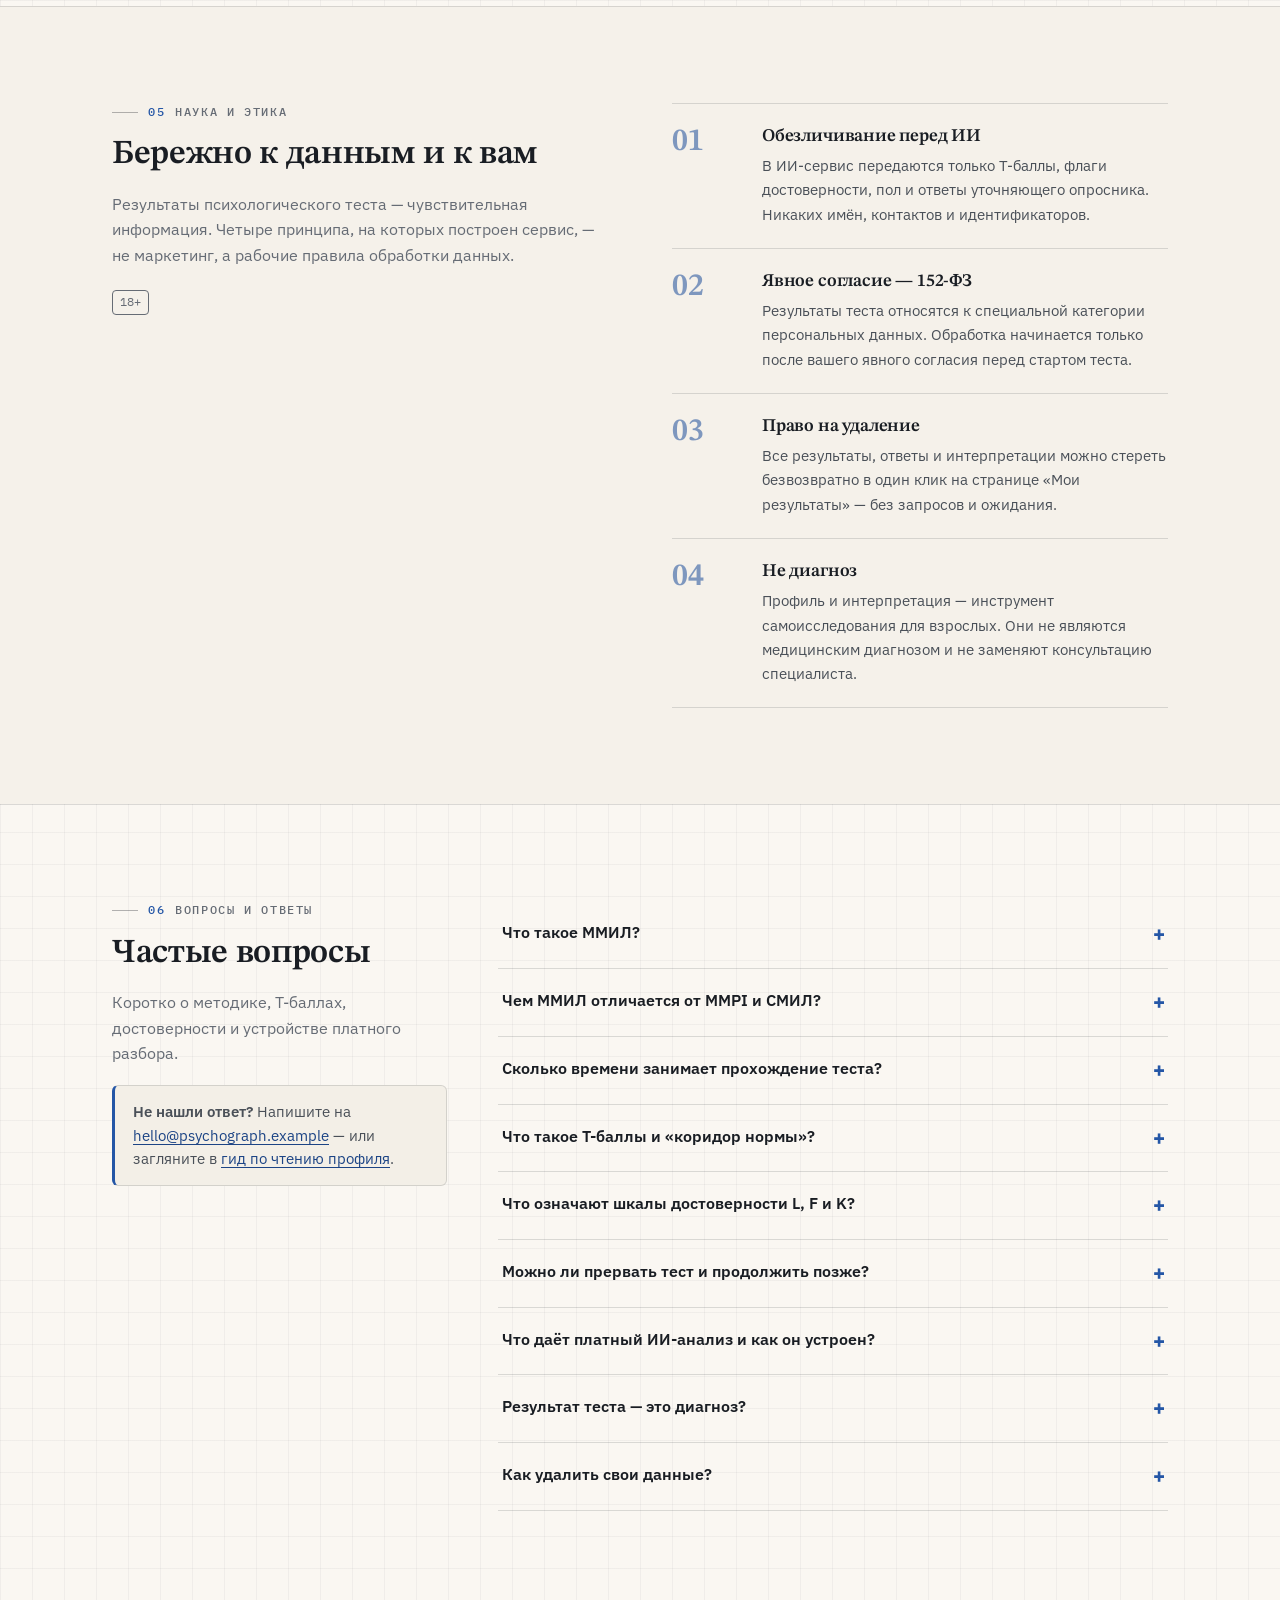
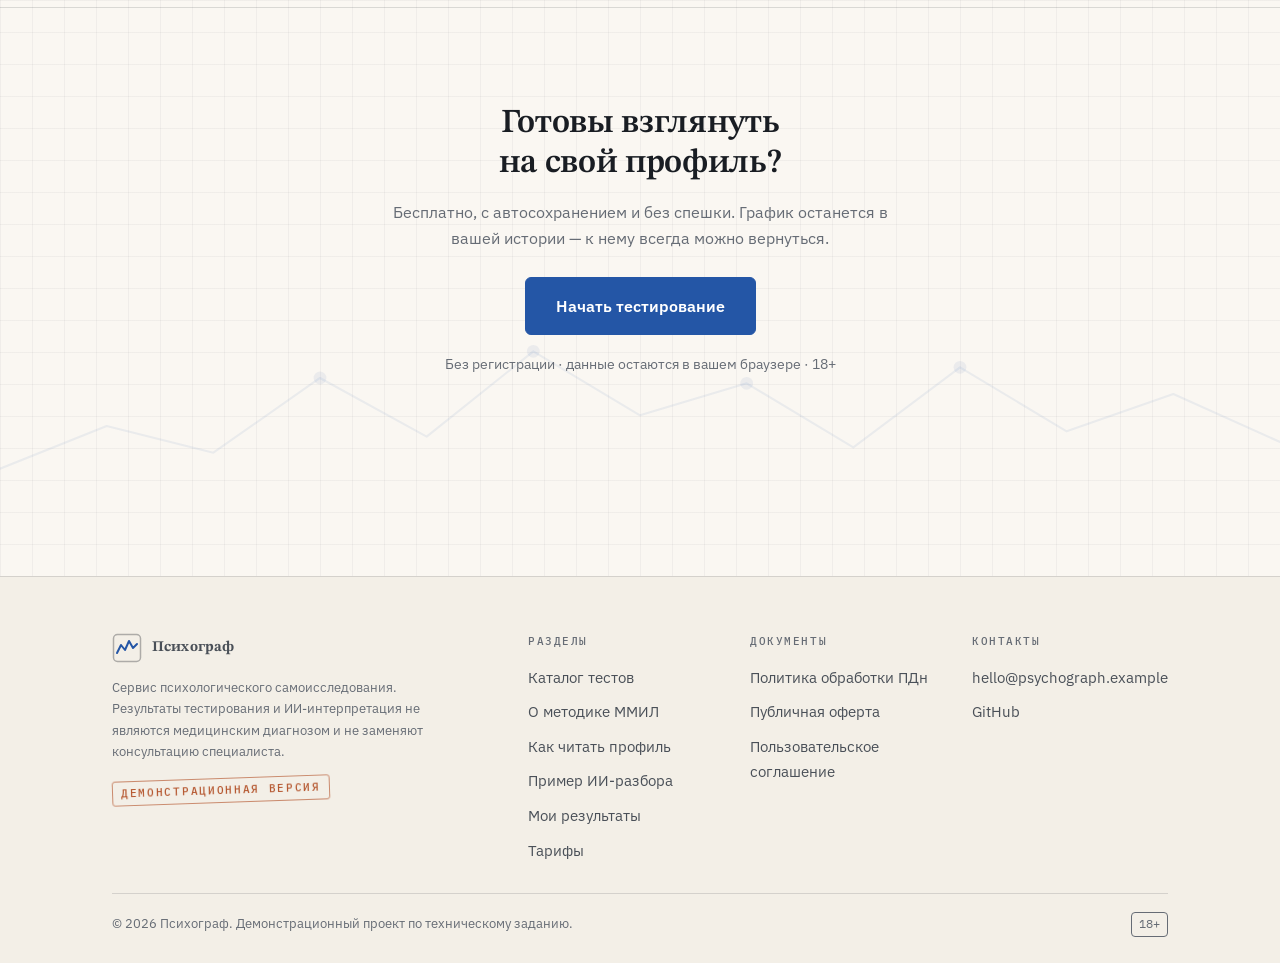
==== commit e697ed91: "Премиум-база: локальные шрифты, PWA, переходы между страницами Самостоятельный хостинг шрифтов (32 w" ====
--- a/index.html
+++ b/index.html
@@ -19,9 +19,9 @@
 <meta property="og:locale" content="ru_RU">
 <meta name="twitter:card" content="summary_large_image">
 <link rel="icon" href="favicon.svg" type="image/svg+xml">
-<link rel="preconnect" href="https://fonts.googleapis.com">
-<link rel="preconnect" href="https://fonts.gstatic.com" crossorigin>
-<link href="https://fonts.googleapis.com/css2?family=IBM+Plex+Mono:wght@400;500&family=IBM+Plex+Sans:ital,wght@0,400;0,500;0,600;1,400&family=STIX+Two+Text:ital,wght@0,400..700;1,400&display=swap" rel="stylesheet">
+<link rel="manifest" href="manifest.webmanifest">
+<link rel="apple-touch-icon" href="assets/icons/apple-touch-icon.png">
+<link rel="stylesheet" href="assets/fonts/fonts.css">
 <link rel="stylesheet" href="assets/css/main.css">
 <script>(function(){try{var t=JSON.parse(localStorage.getItem('pg.theme')||'null');if(t!=='dark'&&t!=='light'){t=matchMedia('(prefers-color-scheme: dark)').matches?'dark':'light'}document.documentElement.dataset.theme=t}catch(e){}})()</script>
 </head>
--- a/assets/fonts/fonts.css
+++ b/assets/fonts/fonts.css
@@ -0,0 +1,305 @@
+/* Сгенерировано tools/fetch-fonts.mjs — локальные шрифты (Google Fonts, OFL) */
+/* cyrillic-ext */
+@font-face {
+font-family: 'IBM Plex Mono';
+  font-style: normal;
+  font-weight: 400;
+  font-display: swap;
+  src: url('ibm-plex-mono-400-cyrillic-ext.woff2') format('woff2');
+  unicode-range: U+0460-052F, U+1C80-1C8A, U+20B4, U+2DE0-2DFF, U+A640-A69F, U+FE2E-FE2F;
+}
+/* cyrillic */
+@font-face {
+font-family: 'IBM Plex Mono';
+  font-style: normal;
+  font-weight: 400;
+  font-display: swap;
+  src: url('ibm-plex-mono-400-cyrillic.woff2') format('woff2');
+  unicode-range: U+0301, U+0400-045F, U+0490-0491, U+04B0-04B1, U+2116;
+}
+/* latin-ext */
+@font-face {
+font-family: 'IBM Plex Mono';
+  font-style: normal;
+  font-weight: 400;
+  font-display: swap;
+  src: url('ibm-plex-mono-400-latin-ext.woff2') format('woff2');
+  unicode-range: U+0100-02BA, U+02BD-02C5, U+02C7-02CC, U+02CE-02D7, U+02DD-02FF, U+0304, U+0308, U+0329, U+1D00-1DBF, U+1E00-1E9F, U+1EF2-1EFF, U+2020, U+20A0-20AB, U+20AD-20C0, U+2113, U+2C60-2C7F, U+A720-A7FF;
+}
+/* latin */
+@font-face {
+font-family: 'IBM Plex Mono';
+  font-style: normal;
+  font-weight: 400;
+  font-display: swap;
+  src: url('ibm-plex-mono-400-latin.woff2') format('woff2');
+  unicode-range: U+0000-00FF, U+0131, U+0152-0153, U+02BB-02BC, U+02C6, U+02DA, U+02DC, U+0304, U+0308, U+0329, U+2000-206F, U+20AC, U+2122, U+2191, U+2193, U+2212, U+2215, U+FEFF, U+FFFD;
+}
+/* cyrillic-ext */
+@font-face {
+font-family: 'IBM Plex Mono';
+  font-style: normal;
+  font-weight: 500;
+  font-display: swap;
+  src: url('ibm-plex-mono-500-cyrillic-ext.woff2') format('woff2');
+  unicode-range: U+0460-052F, U+1C80-1C8A, U+20B4, U+2DE0-2DFF, U+A640-A69F, U+FE2E-FE2F;
+}
+/* cyrillic */
+@font-face {
+font-family: 'IBM Plex Mono';
+  font-style: normal;
+  font-weight: 500;
+  font-display: swap;
+  src: url('ibm-plex-mono-500-cyrillic.woff2') format('woff2');
+  unicode-range: U+0301, U+0400-045F, U+0490-0491, U+04B0-04B1, U+2116;
+}
+/* latin-ext */
+@font-face {
+font-family: 'IBM Plex Mono';
+  font-style: normal;
+  font-weight: 500;
+  font-display: swap;
+  src: url('ibm-plex-mono-500-latin-ext.woff2') format('woff2');
+  unicode-range: U+0100-02BA, U+02BD-02C5, U+02C7-02CC, U+02CE-02D7, U+02DD-02FF, U+0304, U+0308, U+0329, U+1D00-1DBF, U+1E00-1E9F, U+1EF2-1EFF, U+2020, U+20A0-20AB, U+20AD-20C0, U+2113, U+2C60-2C7F, U+A720-A7FF;
+}
+/* latin */
+@font-face {
+font-family: 'IBM Plex Mono';
+  font-style: normal;
+  font-weight: 500;
+  font-display: swap;
+  src: url('ibm-plex-mono-500-latin.woff2') format('woff2');
+  unicode-range: U+0000-00FF, U+0131, U+0152-0153, U+02BB-02BC, U+02C6, U+02DA, U+02DC, U+0304, U+0308, U+0329, U+2000-206F, U+20AC, U+2122, U+2191, U+2193, U+2212, U+2215, U+FEFF, U+FFFD;
+}
+/* cyrillic-ext */
+@font-face {
+font-family: 'IBM Plex Sans';
+  font-style: italic;
+  font-weight: 400;
+  font-stretch: 100%;
+  font-display: swap;
+  src: url('ibm-plex-sans-400-italic-cyrillic-ext.woff2') format('woff2');
+  unicode-range: U+0460-052F, U+1C80-1C8A, U+20B4, U+2DE0-2DFF, U+A640-A69F, U+FE2E-FE2F;
+}
+/* cyrillic */
+@font-face {
+font-family: 'IBM Plex Sans';
+  font-style: italic;
+  font-weight: 400;
+  font-stretch: 100%;
+  font-display: swap;
+  src: url('ibm-plex-sans-400-italic-cyrillic.woff2') format('woff2');
+  unicode-range: U+0301, U+0400-045F, U+0490-0491, U+04B0-04B1, U+2116;
+}
+/* latin-ext */
+@font-face {
+font-family: 'IBM Plex Sans';
+  font-style: italic;
+  font-weight: 400;
+  font-stretch: 100%;
+  font-display: swap;
+  src: url('ibm-plex-sans-400-italic-latin-ext.woff2') format('woff2');
+  unicode-range: U+0100-02BA, U+02BD-02C5, U+02C7-02CC, U+02CE-02D7, U+02DD-02FF, U+0304, U+0308, U+0329, U+1D00-1DBF, U+1E00-1E9F, U+1EF2-1EFF, U+2020, U+20A0-20AB, U+20AD-20C0, U+2113, U+2C60-2C7F, U+A720-A7FF;
+}
+/* latin */
+@font-face {
+font-family: 'IBM Plex Sans';
+  font-style: italic;
+  font-weight: 400;
+  font-stretch: 100%;
+  font-display: swap;
+  src: url('ibm-plex-sans-400-italic-latin.woff2') format('woff2');
+  unicode-range: U+0000-00FF, U+0131, U+0152-0153, U+02BB-02BC, U+02C6, U+02DA, U+02DC, U+0304, U+0308, U+0329, U+2000-206F, U+20AC, U+2122, U+2191, U+2193, U+2212, U+2215, U+FEFF, U+FFFD;
+}
+/* cyrillic-ext */
+@font-face {
+font-family: 'IBM Plex Sans';
+  font-style: normal;
+  font-weight: 400;
+  font-stretch: 100%;
+  font-display: swap;
+  src: url('ibm-plex-sans-400-cyrillic-ext.woff2') format('woff2');
+  unicode-range: U+0460-052F, U+1C80-1C8A, U+20B4, U+2DE0-2DFF, U+A640-A69F, U+FE2E-FE2F;
+}
+/* cyrillic */
+@font-face {
+font-family: 'IBM Plex Sans';
+  font-style: normal;
+  font-weight: 400;
+  font-stretch: 100%;
+  font-display: swap;
+  src: url('ibm-plex-sans-400-cyrillic.woff2') format('woff2');
+  unicode-range: U+0301, U+0400-045F, U+0490-0491, U+04B0-04B1, U+2116;
+}
+/* latin-ext */
+@font-face {
+font-family: 'IBM Plex Sans';
+  font-style: normal;
+  font-weight: 400;
+  font-stretch: 100%;
+  font-display: swap;
+  src: url('ibm-plex-sans-400-latin-ext.woff2') format('woff2');
+  unicode-range: U+0100-02BA, U+02BD-02C5, U+02C7-02CC, U+02CE-02D7, U+02DD-02FF, U+0304, U+0308, U+0329, U+1D00-1DBF, U+1E00-1E9F, U+1EF2-1EFF, U+2020, U+20A0-20AB, U+20AD-20C0, U+2113, U+2C60-2C7F, U+A720-A7FF;
+}
+/* latin */
+@font-face {
+font-family: 'IBM Plex Sans';
+  font-style: normal;
+  font-weight: 400;
+  font-stretch: 100%;
+  font-display: swap;
+  src: url('ibm-plex-sans-400-latin.woff2') format('woff2');
+  unicode-range: U+0000-00FF, U+0131, U+0152-0153, U+02BB-02BC, U+02C6, U+02DA, U+02DC, U+0304, U+0308, U+0329, U+2000-206F, U+20AC, U+2122, U+2191, U+2193, U+2212, U+2215, U+FEFF, U+FFFD;
+}
+/* cyrillic-ext */
+@font-face {
+font-family: 'IBM Plex Sans';
+  font-style: normal;
+  font-weight: 500;
+  font-stretch: 100%;
+  font-display: swap;
+  src: url('ibm-plex-sans-500-cyrillic-ext.woff2') format('woff2');
+  unicode-range: U+0460-052F, U+1C80-1C8A, U+20B4, U+2DE0-2DFF, U+A640-A69F, U+FE2E-FE2F;
+}
+/* cyrillic */
+@font-face {
+font-family: 'IBM Plex Sans';
+  font-style: normal;
+  font-weight: 500;
+  font-stretch: 100%;
+  font-display: swap;
+  src: url('ibm-plex-sans-500-cyrillic.woff2') format('woff2');
+  unicode-range: U+0301, U+0400-045F, U+0490-0491, U+04B0-04B1, U+2116;
+}
+/* latin-ext */
+@font-face {
+font-family: 'IBM Plex Sans';
+  font-style: normal;
+  font-weight: 500;
+  font-stretch: 100%;
+  font-display: swap;
+  src: url('ibm-plex-sans-500-latin-ext.woff2') format('woff2');
+  unicode-range: U+0100-02BA, U+02BD-02C5, U+02C7-02CC, U+02CE-02D7, U+02DD-02FF, U+0304, U+0308, U+0329, U+1D00-1DBF, U+1E00-1E9F, U+1EF2-1EFF, U+2020, U+20A0-20AB, U+20AD-20C0, U+2113, U+2C60-2C7F, U+A720-A7FF;
+}
+/* latin */
+@font-face {
+font-family: 'IBM Plex Sans';
+  font-style: normal;
+  font-weight: 500;
+  font-stretch: 100%;
+  font-display: swap;
+  src: url('ibm-plex-sans-500-latin.woff2') format('woff2');
+  unicode-range: U+0000-00FF, U+0131, U+0152-0153, U+02BB-02BC, U+02C6, U+02DA, U+02DC, U+0304, U+0308, U+0329, U+2000-206F, U+20AC, U+2122, U+2191, U+2193, U+2212, U+2215, U+FEFF, U+FFFD;
+}
+/* cyrillic-ext */
+@font-face {
+font-family: 'IBM Plex Sans';
+  font-style: normal;
+  font-weight: 600;
+  font-stretch: 100%;
+  font-display: swap;
+  src: url('ibm-plex-sans-600-cyrillic-ext.woff2') format('woff2');
+  unicode-range: U+0460-052F, U+1C80-1C8A, U+20B4, U+2DE0-2DFF, U+A640-A69F, U+FE2E-FE2F;
+}
+/* cyrillic */
+@font-face {
+font-family: 'IBM Plex Sans';
+  font-style: normal;
+  font-weight: 600;
+  font-stretch: 100%;
+  font-display: swap;
+  src: url('ibm-plex-sans-600-cyrillic.woff2') format('woff2');
+  unicode-range: U+0301, U+0400-045F, U+0490-0491, U+04B0-04B1, U+2116;
+}
+/* latin-ext */
+@font-face {
+font-family: 'IBM Plex Sans';
+  font-style: normal;
+  font-weight: 600;
+  font-stretch: 100%;
+  font-display: swap;
+  src: url('ibm-plex-sans-600-latin-ext.woff2') format('woff2');
+  unicode-range: U+0100-02BA, U+02BD-02C5, U+02C7-02CC, U+02CE-02D7, U+02DD-02FF, U+0304, U+0308, U+0329, U+1D00-1DBF, U+1E00-1E9F, U+1EF2-1EFF, U+2020, U+20A0-20AB, U+20AD-20C0, U+2113, U+2C60-2C7F, U+A720-A7FF;
+}
+/* latin */
+@font-face {
+font-family: 'IBM Plex Sans';
+  font-style: normal;
+  font-weight: 600;
+  font-stretch: 100%;
+  font-display: swap;
+  src: url('ibm-plex-sans-600-latin.woff2') format('woff2');
+  unicode-range: U+0000-00FF, U+0131, U+0152-0153, U+02BB-02BC, U+02C6, U+02DA, U+02DC, U+0304, U+0308, U+0329, U+2000-206F, U+20AC, U+2122, U+2191, U+2193, U+2212, U+2215, U+FEFF, U+FFFD;
+}
+/* cyrillic-ext */
+@font-face {
+font-family: 'STIX Two Text';
+  font-style: italic;
+  font-weight: 400;
+  font-display: swap;
+  src: url('stix-two-text-400-italic-cyrillic-ext.woff2') format('woff2');
+  unicode-range: U+0460-052F, U+1C80-1C8A, U+20B4, U+2DE0-2DFF, U+A640-A69F, U+FE2E-FE2F;
+}
+/* cyrillic */
+@font-face {
+font-family: 'STIX Two Text';
+  font-style: italic;
+  font-weight: 400;
+  font-display: swap;
+  src: url('stix-two-text-400-italic-cyrillic.woff2') format('woff2');
+  unicode-range: U+0301, U+0400-045F, U+0490-0491, U+04B0-04B1, U+2116;
+}
+/* latin-ext */
+@font-face {
+font-family: 'STIX Two Text';
+  font-style: italic;
+  font-weight: 400;
+  font-display: swap;
+  src: url('stix-two-text-400-italic-latin-ext.woff2') format('woff2');
+  unicode-range: U+0100-02BA, U+02BD-02C5, U+02C7-02CC, U+02CE-02D7, U+02DD-02FF, U+0304, U+0308, U+0329, U+1D00-1DBF, U+1E00-1E9F, U+1EF2-1EFF, U+2020, U+20A0-20AB, U+20AD-20C0, U+2113, U+2C60-2C7F, U+A720-A7FF;
+}
+/* latin */
+@font-face {
+font-family: 'STIX Two Text';
+  font-style: italic;
+  font-weight: 400;
+  font-display: swap;
+  src: url('stix-two-text-400-italic-latin.woff2') format('woff2');
+  unicode-range: U+0000-00FF, U+0131, U+0152-0153, U+02BB-02BC, U+02C6, U+02DA, U+02DC, U+0304, U+0308, U+0329, U+2000-206F, U+20AC, U+2122, U+2191, U+2193, U+2212, U+2215, U+FEFF, U+FFFD;
+}
+/* cyrillic-ext */
+@font-face {
+font-family: 'STIX Two Text';
+  font-style: normal;
+  font-weight: 400 700;
+  font-display: swap;
+  src: url('stix-two-text-400-700-cyrillic-ext.woff2') format('woff2');
+  unicode-range: U+0460-052F, U+1C80-1C8A, U+20B4, U+2DE0-2DFF, U+A640-A69F, U+FE2E-FE2F;
+}
+/* cyrillic */
+@font-face {
+font-family: 'STIX Two Text';
+  font-style: normal;
+  font-weight: 400 700;
+  font-display: swap;
+  src: url('stix-two-text-400-700-cyrillic.woff2') format('woff2');
+  unicode-range: U+0301, U+0400-045F, U+0490-0491, U+04B0-04B1, U+2116;
+}
+/* latin-ext */
+@font-face {
+font-family: 'STIX Two Text';
+  font-style: normal;
+  font-weight: 400 700;
+  font-display: swap;
+  src: url('stix-two-text-400-700-latin-ext.woff2') format('woff2');
+  unicode-range: U+0100-02BA, U+02BD-02C5, U+02C7-02CC, U+02CE-02D7, U+02DD-02FF, U+0304, U+0308, U+0329, U+1D00-1DBF, U+1E00-1E9F, U+1EF2-1EFF, U+2020, U+20A0-20AB, U+20AD-20C0, U+2113, U+2C60-2C7F, U+A720-A7FF;
+}
+/* latin */
+@font-face {
+font-family: 'STIX Two Text';
+  font-style: normal;
+  font-weight: 400 700;
+  font-display: swap;
+  src: url('stix-two-text-400-700-latin.woff2') format('woff2');
+  unicode-range: U+0000-00FF, U+0131, U+0152-0153, U+02BB-02BC, U+02C6, U+02DA, U+02DC, U+0304, U+0308, U+0329, U+2000-206F, U+20AC, U+2122, U+2191, U+2193, U+2212, U+2215, U+FEFF, U+FFFD;
+}
--- a/assets/css/main.css
+++ b/assets/css/main.css
@@ -585,7 +585,28 @@
 .test-card .test-head { display: flex; justify-content: space-between; align-items: flex-start; gap: 12px; }
 .test-card .meta-row { display: flex; flex-wrap: wrap; gap: 14px; font-family: var(--font-mono); font-size: 0.76rem; color: var(--ink-3); }
 .test-card .actions { margin-top: auto; padding-top: 14px; display: flex; gap: 10px; flex-wrap: wrap; }
-.test-card.soon { opacity: 0.75; }
+
+/* паспорт методики: контент + мини-профиль */
+.test-passport { display: grid; grid-template-columns: minmax(0, 7fr) minmax(0, 5fr); gap: clamp(20px, 3vw, 34px); align-items: stretch; }
+.tp-main { display: flex; flex-direction: column; gap: 12px; min-width: 0; }
+.tp-side {
+  border: 1px solid var(--hairline); border-radius: var(--radius);
+  background: var(--paper-2); padding: 14px 10px 8px;
+  display: flex; flex-direction: column; justify-content: center;
+}
+.tp-side svg { width: 100%; height: auto; }
+.tp-side .tp-cap {
+  font-family: var(--font-mono); font-size: 0.66rem; letter-spacing: 0.1em;
+  text-transform: uppercase; color: var(--ink-3); text-align: center; padding-top: 6px;
+}
+@media (max-width: 780px) { .test-passport { grid-template-columns: 1fr; } }
+
+/* будущие методики — «чертёжные» карточки */
+.test-card.soon {
+  border-style: dashed; border-color: var(--hairline-strong);
+  background: transparent; box-shadow: none;
+}
+.test-card.soon h3 { color: var(--ink-2); }
 
 /* ============ прохождение теста ============ */
 .quiz-shell { max-width: 760px; margin: 0 auto; }
@@ -808,6 +829,46 @@
 .prose h3 { margin-top: 1.5em; }
 .prose ul { padding-left: 1.2em; }
 .prose li { margin-bottom: 0.4em; }
+
+/* временная шкала истории методики */
+.timeline { position: relative; display: grid; grid-template-columns: repeat(4, 1fr); gap: 18px; margin: 30px 0 8px; }
+.timeline::before {
+  content: ""; position: absolute; top: 7px; left: 8px; right: 12%;
+  border-top: 1.5px dashed var(--hairline-strong);
+}
+.tl-item { position: relative; padding-top: 24px; }
+.tl-item::before {
+  content: ""; position: absolute; top: 0; left: 0;
+  width: 14px; height: 14px; border-radius: 50%;
+  background: var(--paper); border: 2px solid var(--accent);
+  box-shadow: 0 0 0 5px var(--paper);
+}
+.tl-item:last-child::before { border-color: var(--accent-2); }
+.tl-year { font-family: var(--font-mono); font-size: 0.78rem; color: var(--accent); display: block; margin-bottom: 3px; }
+.tl-item:last-child .tl-year { color: var(--accent-2); }
+.tl-item b { font-size: 0.95rem; display: block; margin-bottom: 3px; }
+.tl-item p { font-size: 0.82rem; color: var(--ink-3); margin: 0; line-height: 1.5; }
+@media (max-width: 780px) {
+  .timeline { grid-template-columns: 1fr; gap: 22px; padding-left: 26px; }
+  .timeline::before { top: 8px; bottom: 8px; left: 6px; right: auto; border-top: none; border-left: 1.5px dashed var(--hairline-strong); }
+  .tl-item { padding-top: 0; padding-left: 0; }
+  .tl-item::before { left: -26px; top: 2px; }
+}
+
+/* липкое оглавление статьи */
+.about-layout { display: grid; grid-template-columns: 190px minmax(0, 1fr); gap: clamp(24px, 4vw, 56px); align-items: start; margin-top: 34px; }
+.about-toc { position: sticky; top: calc(var(--header-h) + 24px); display: flex; flex-direction: column; gap: 2px; }
+.about-toc h4 {
+  font-family: var(--font-mono); font-size: 0.68rem; font-weight: 500;
+  text-transform: uppercase; letter-spacing: 0.13em; color: var(--ink-3); margin: 0 0 10px;
+}
+.about-toc a {
+  font-size: 0.9rem; color: var(--ink-2); text-decoration: none;
+  padding: 7px 12px; border-left: 2px solid var(--hairline); border-radius: 0 var(--radius) var(--radius) 0;
+}
+.about-toc a:hover { color: var(--ink); background: var(--paper-2); }
+.about-toc a.active { color: var(--accent-ink); border-left-color: var(--accent); font-weight: 600; }
+@media (max-width: 860px) { .about-layout { grid-template-columns: 1fr; } .about-toc { display: none; } }
 
 /* ============ модальное окно ============ */
 dialog.modal {
@@ -901,12 +962,25 @@
   position: absolute; width: 1px; height: 1px; margin: -1px; padding: 0;
   overflow: hidden; clip: rect(0 0 0 0); white-space: nowrap; border: 0;
 }
-/* кросс-фейд при переключении темы (View Transitions) */
+/* кросс-фейд при переключении темы и между страницами (View Transitions) */
+@media (prefers-reduced-motion: no-preference) {
+  @view-transition { navigation: auto; }
+}
 ::view-transition-old(root), ::view-transition-new(root) {
   animation-duration: 0.32s;
   animation-timing-function: ease-in-out;
 }
 
+/* темизированный скроллбар и элементы форм */
+html { accent-color: var(--accent); scrollbar-color: var(--hairline-strong) transparent; }
+::-webkit-scrollbar { width: 11px; height: 11px; }
+::-webkit-scrollbar-thumb {
+  background: var(--hairline-strong); border-radius: 6px;
+  border: 3px solid var(--paper); background-clip: padding-box;
+}
+::-webkit-scrollbar-thumb:hover { background: var(--ink-3); background-clip: padding-box; border: 3px solid var(--paper); }
+::-webkit-scrollbar-track { background: transparent; }
+
 @media (prefers-reduced-motion: reduce) {
   *, *::before, *::after { animation-duration: 0.01ms !important; transition-duration: 0.01ms !important; }
   html { scroll-behavior: auto; }
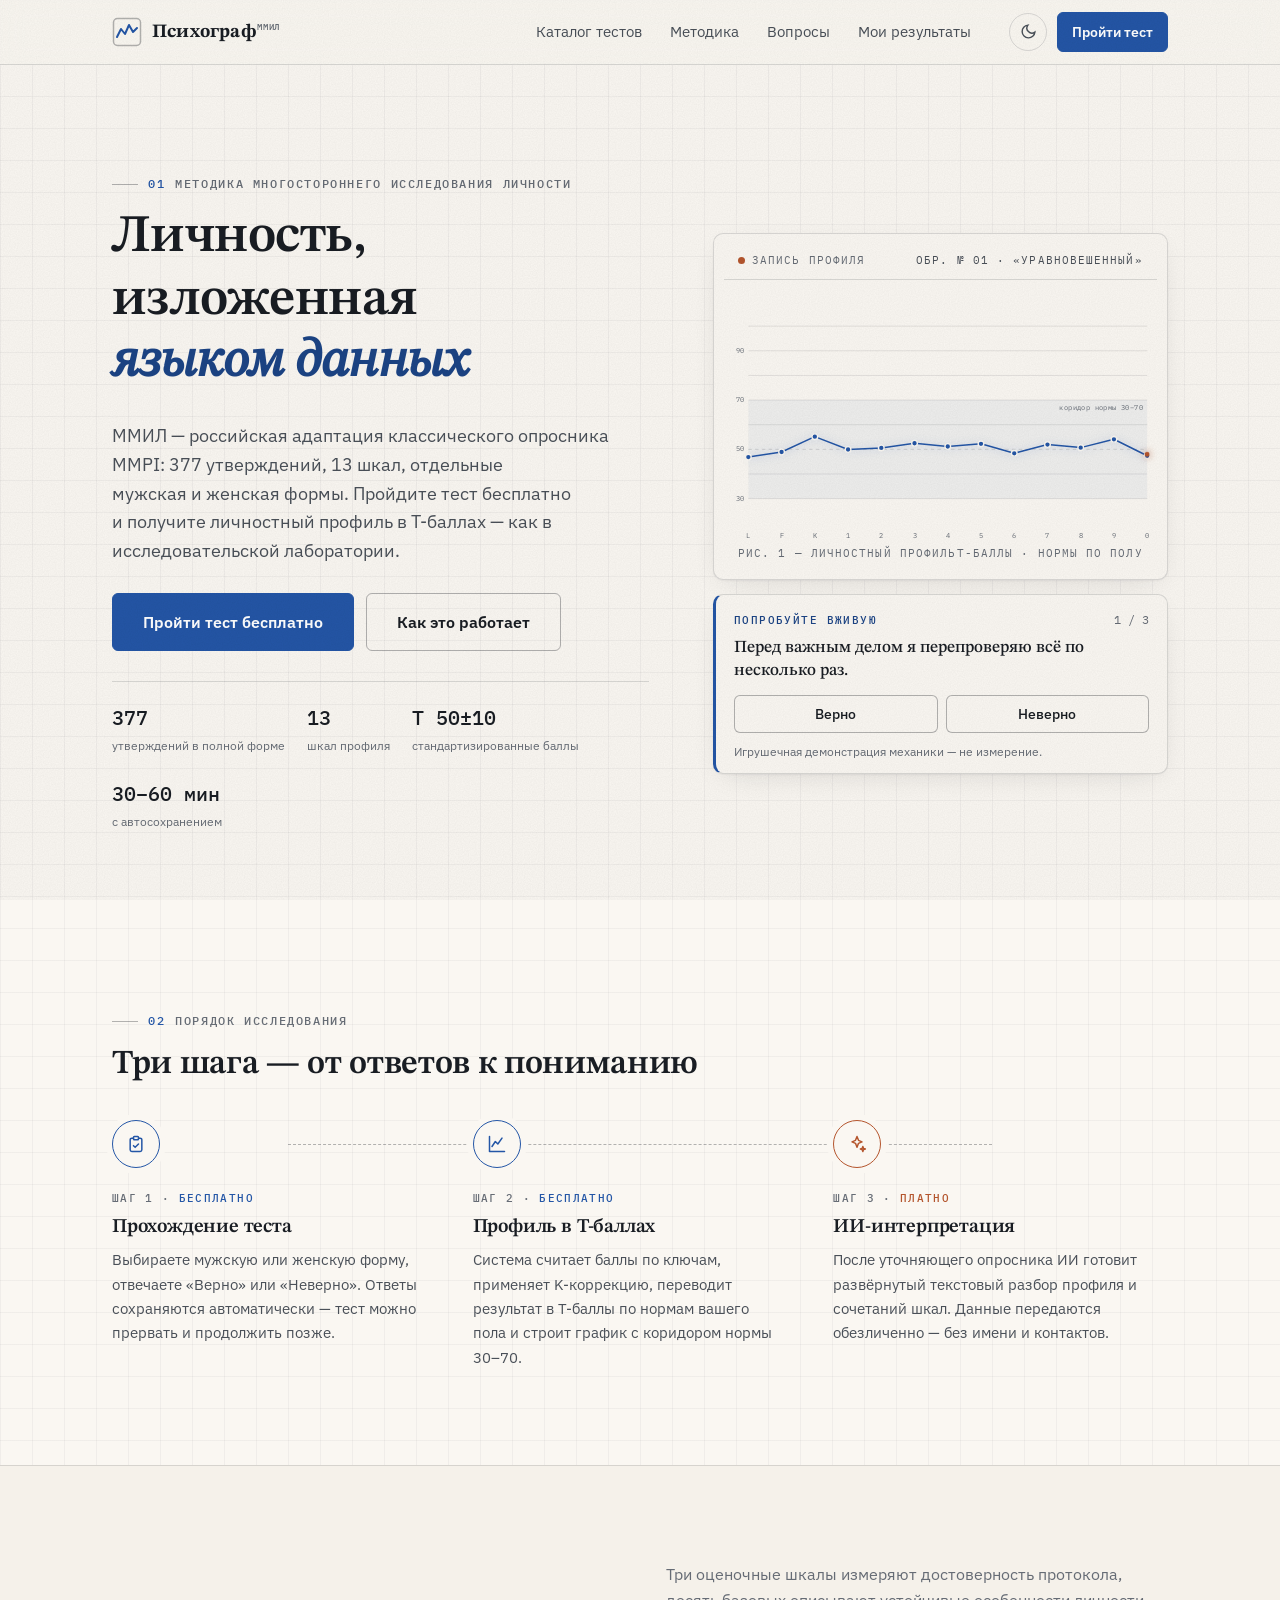
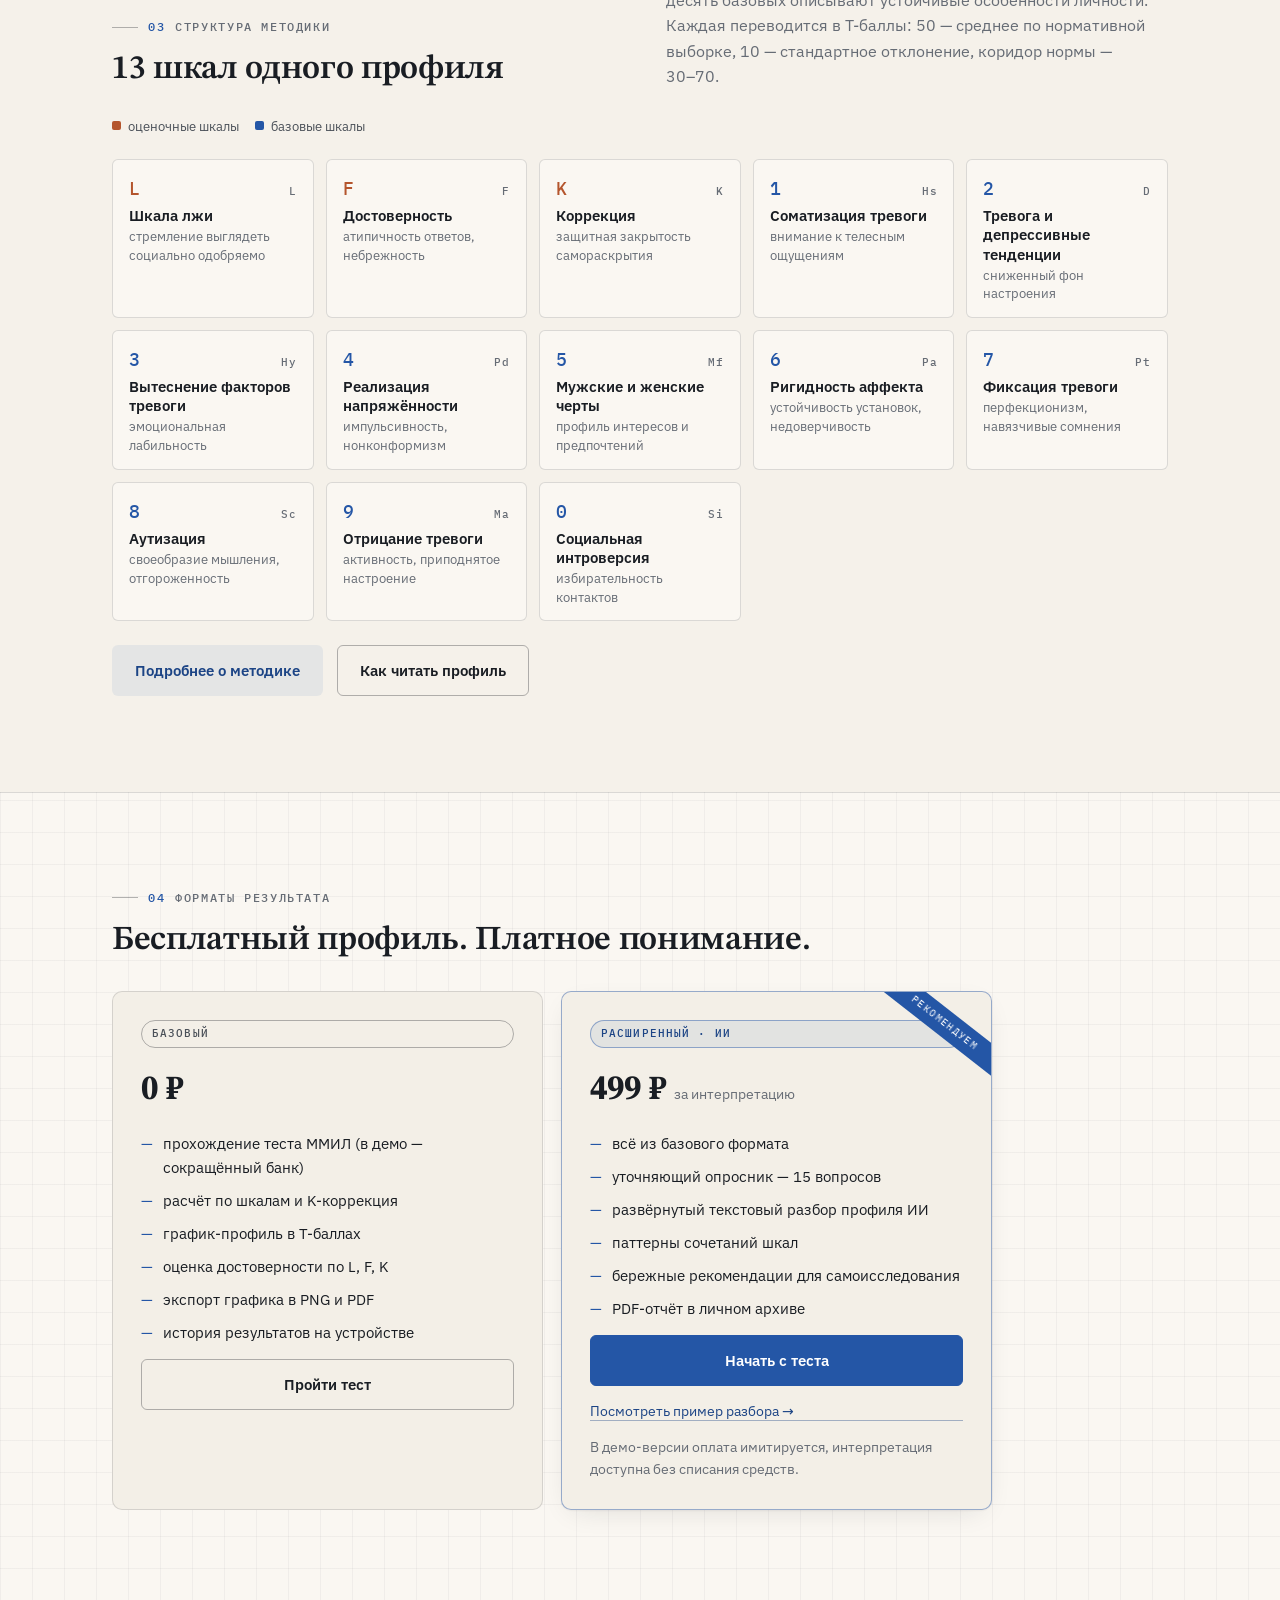
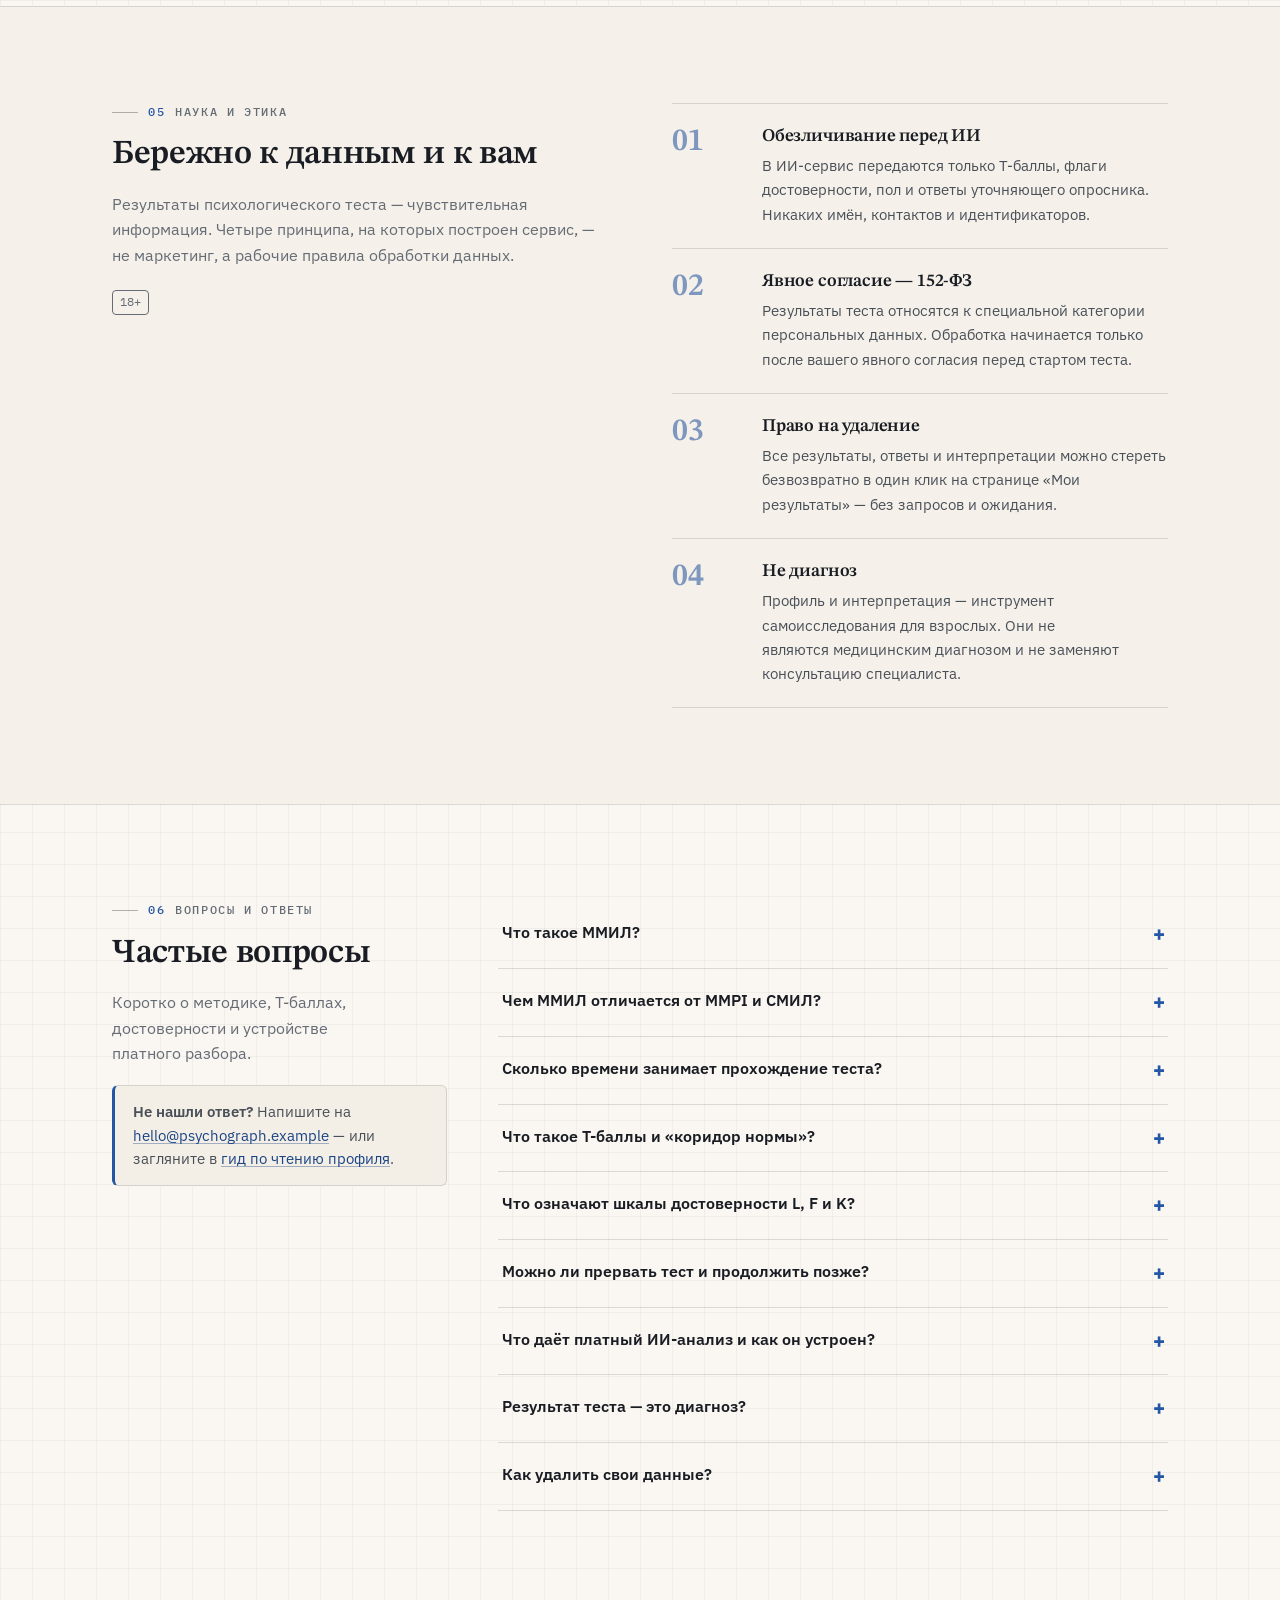
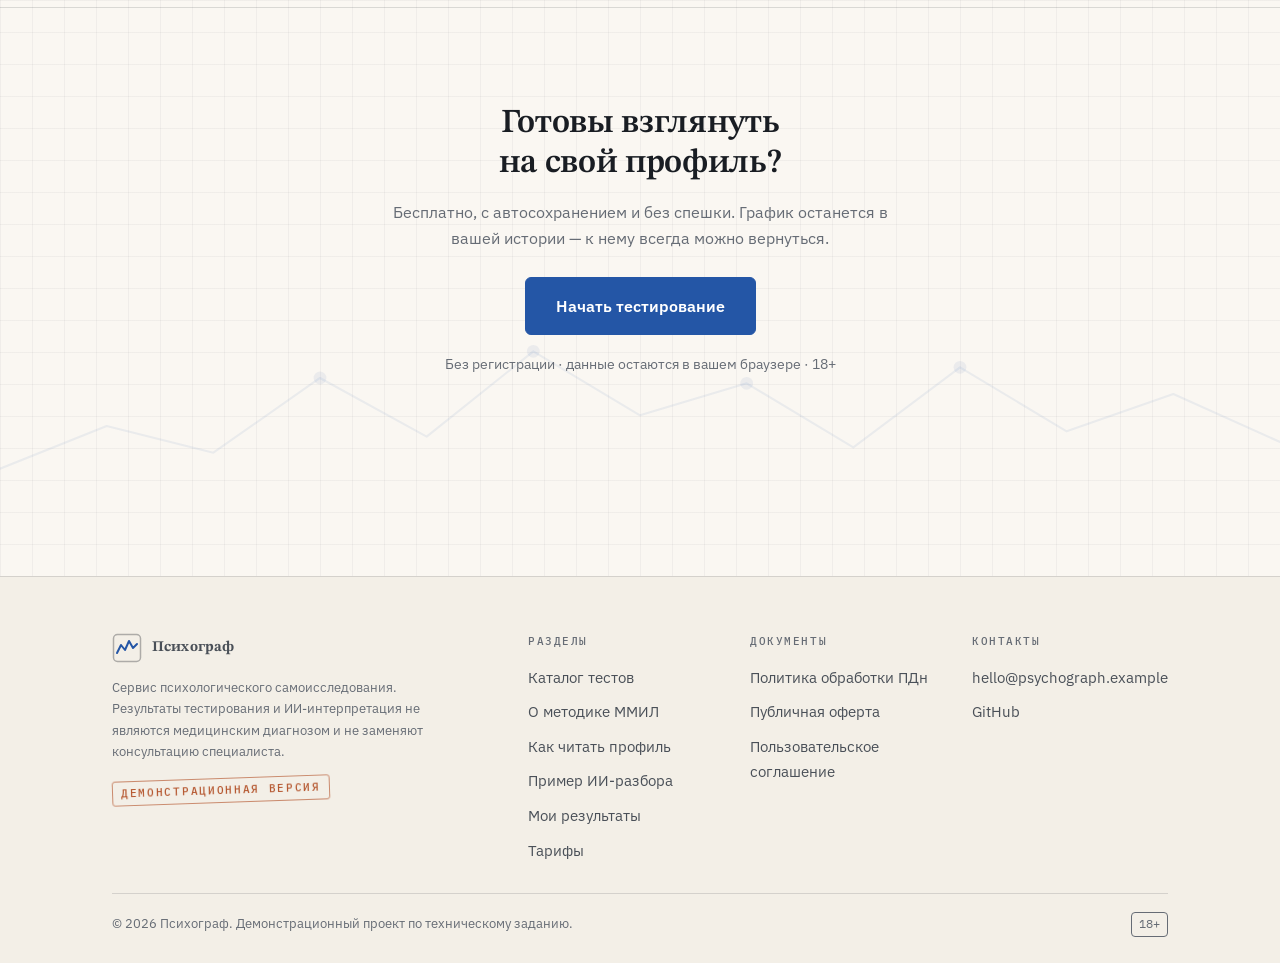
==== commit 4cab9e9b: "Премиум-детали: перьевой график результатов, зерно бумаги, микро-полировка Страница результатов рису" ====
--- a/index.html
+++ b/index.html
@@ -43,8 +43,8 @@
           <a class="btn btn-ghost btn-lg" href="#how">Как это работает</a>
         </div>
         <div class="hero-meta reveal d4">
-          <div class="m"><b>377</b><span>утверждений в полной форме</span></div>
-          <div class="m"><b>13</b><span>шкал профиля</span></div>
+          <div class="m"><b data-count="377">377</b><span>утверждений в полной форме</span></div>
+          <div class="m"><b data-count="13">13</b><span>шкал профиля</span></div>
           <div class="m"><b>T&nbsp;50±10</b><span>стандартизированные баллы</span></div>
           <div class="m"><b>30–60&nbsp;мин</b><span>с автосохранением</span></div>
         </div>
--- a/assets/css/main.css
+++ b/assets/css/main.css
@@ -110,6 +110,28 @@
 a { color: var(--accent-ink); text-decoration-thickness: 1px; text-underline-offset: 3px; }
 a:hover { text-decoration-thickness: 2px; }
 ::selection { background: var(--accent-soft-2); }
+p { text-wrap: pretty; }
+
+/* зерно бумаги — едва заметная тактильность */
+body::after {
+  content: ""; position: fixed; inset: 0; z-index: 3000; pointer-events: none;
+  background-image: url("data:image/svg+xml,%3Csvg xmlns='http://www.w3.org/2000/svg' width='140' height='140'%3E%3Cfilter id='n'%3E%3CfeTurbulence type='fractalNoise' baseFrequency='0.85' numOctaves='2' stitchTiles='stitch'/%3E%3CfeColorMatrix type='matrix' values='0 0 0 0 0 0 0 0 0 0 0 0 0 0 0 0 0 0 0.05 0'/%3E%3C/filter%3E%3Crect width='140' height='140' filter='url(%23n)'/%3E%3C/svg%3E");
+}
+[data-theme="dark"] body::after { opacity: 0.55; }
+@media print { body::after { display: none; } }
+
+/* живое подчёркивание содержательных ссылок */
+main a:not(.btn):not(.brand):not(.skip-link):not(.scale-card):not(.about-toc a) {
+  text-decoration: none;
+  background-image:
+    linear-gradient(currentColor, currentColor),
+    linear-gradient(color-mix(in srgb, currentColor 38%, transparent), color-mix(in srgb, currentColor 38%, transparent));
+  background-size: 0% 1.5px, 100% 1px;
+  background-position: 0 96%, 0 96%;
+  background-repeat: no-repeat;
+  transition: background-size 0.25s ease;
+}
+main a:not(.btn):not(.brand):not(.skip-link):hover { background-size: 100% 1.5px, 100% 1px; }
 
 h1, h2, h3, .h-display {
   font-family: var(--font-display);
@@ -751,8 +773,7 @@
   padding: 0 16px 10px; font-family: var(--font-mono); font-size: 0.68rem;
   letter-spacing: 0.1em; text-transform: uppercase; color: var(--ink-3);
 }
-#profile-chart { width: 100%; height: 440px; }
-@media (max-width: 640px) { #profile-chart { height: 360px; } }
+#profile-chart { display: block; width: 100%; height: auto; aspect-ratio: 640 / 400; }
 
 .scale-table { width: 100%; border-collapse: collapse; font-size: 0.92rem; }
 .scale-table th, .scale-table td { text-align: left; padding: 10px 12px; border-bottom: 1px solid var(--hairline); }
